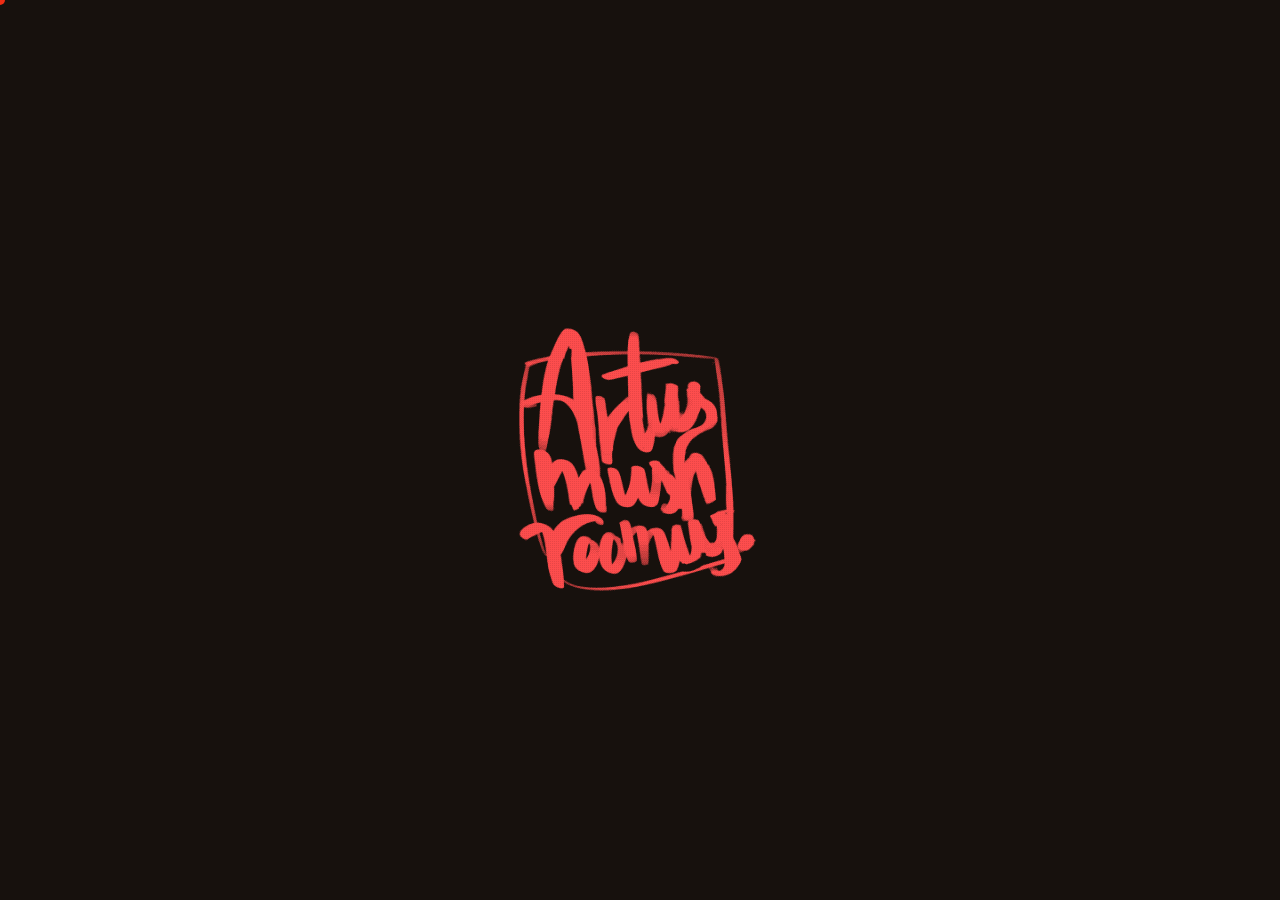
==== index.html @ 4c053cea "Landscape phones and tablets: the desktop strip layout - Phones turned sideways and tablets (both wa" ====
<!DOCTYPE html>
<html lang="en">

<head>
  <meta charset="UTF-8">
  <meta name="viewport" content="width=device-width, initial-scale=1.0">
  <title>Adithyan S. — Portfolio</title>
  <meta name="description" content="Portfolio of Adithyan S. — selected projects and contact details.">

  <link rel="preconnect" href="https://fonts.googleapis.com">
  <link rel="preconnect" href="https://fonts.gstatic.com" crossorigin>
  <link
    href="https://fonts.googleapis.com/css2?family=Newsreader:ital,wght@0,400;0,500;0,600;1,400&family=Work+Sans:wght@400;500;600&family=Inter:wght@900&display=swap"
    rel="stylesheet">

  <link rel="stylesheet" href="style.css">

  <!-- Intro: shown on a fresh visit (once per browser tab), so coming back from
       the Contact page doesn't replay it — and again whenever the logo is clicked
       (it links to index.html#intro). Decided here, before the page is drawn, so
       the site never flashes up first. Without JS there's no intro. -->
  <script>
    try {
      if (location.hash === '#intro') {
        history.replaceState(null, '', location.pathname + location.search); // tidy the address
        document.documentElement.classList.add('show-intro');
      } else if (!sessionStorage.getItem('introSeen')) {
        document.documentElement.classList.add('show-intro');
      }
    } catch (e) { /* storage blocked: skip the intro */ }
  </script>
</head>

<body>

  <!-- ============ INTRO ============ -->
  <!-- A full-screen cover over the site: the logo animation plays once, then
       (or on Esc) the cover slides up and away to reveal the page — which
       starts with the introduction — and it's removed. -->
  <div class="intro" id="intro" role="region" aria-label="Introduction" tabindex="-1">
    <section class="intro-card intro-card--logo" id="introLogoCard">
      <!-- The logo animation always plays here, on every device — even with
           Reduce Motion on: it's the intro's centrepiece, short and gentle -->
      <img class="intro-logo" id="introLogo" src="assets/images/web/logo-intro.webp" width="420" height="420"
        alt="Adithyan S. logo">
    </section>
  </div>

  <!-- Custom cursor dot (animation #6) — purely decorative, hidden on touch devices -->
  <div class="cursor-dot" id="cursorDot" aria-hidden="true"></div>

  <!-- Everything the visitor sees on the landing page lives in here, so it can
     be marked inert / aria-hidden while a project is open full-screen. -->
  <div id="siteContent">

    <!-- Sidebar navigation (replaces the old top header) -->
    <aside class="sidebar">
      <a class="wordmark" href="index.html#intro" aria-label="Adithyan S. — play the intro"><picture><source srcset="assets/images/web/logo-mobile.webp" media="(max-width: 860px)" width="219" height="240"><source srcset="assets/images/web/logo-still.webp" media="(prefers-reduced-motion: reduce)"><img src="assets/images/web/logo-animated.webp" alt="" width="240" height="240"></picture></a>
      <!-- Phones: the links fold into a full-screen menu behind this button (menu.js) -->
      <button class="menu-toggle" type="button" aria-expanded="false" aria-controls="siteNav">
        <span class="menu-toggle-label sr-only">Menu</span>
        <span class="menu-toggle-icon" aria-hidden="true"></span>
      </button>
      <nav class="site-nav" id="siteNav" aria-label="Primary">
        <!-- All on this page: the menu (phones) just takes you to each part -->
        <a href="#about">Introduction</a>
        <a href="#work">Work</a>
        <a href="#contact">Contact</a>
      </nav>
    </aside>

    <main class="main-content" id="top">

      <!-- One page: this introduction, then the work, then the contact details —
           a sideways strip on desktop, stacked top to bottom on phones. -->
      <section class="hscroll-intro" id="about" aria-label="About me">
        <div class="intro-about">
          <img class="intro-photo" src="assets/images/about-photo.jpg" width="1000" height="1000" loading="lazy"
            alt="Portrait of Adithyan S. smiling, seated at a table in a white T-shirt.">
          <div class="intro-text">
            <p class="intro-hello">Hi<span class="intro-hello-comma">,</span> I'm Adithyan.</p>
            <p>I'm a Design student, illustrator and an aspiring visual story teller who wants to work with illustration
              and design to tell stories with the worlds and characters I create.</p>
            <p>I am a Communication Design Student, so I am always finding and learning new ways to create work that
              engages the viewer, making them put a piece of themselves in my work whenever they interact with it.</p>
            <p>I am constantly looking to improving my approach and work in design, through experimentation, consuming
              new human made media that inspire me and doing work that challenge my current status as a designer.</p>
            <a class="intro-enter" href="#work">See my work <span aria-hidden="true">&rarr;</span></a>
          </div>
        </div>
      </section>

      <section class="gallery" id="work" aria-label="Selected work">
        <div class="gallery-slot">
          <button class="gallery-item" type="button" data-index="1" aria-label="Open Son of Sparda">
            <span class="gallery-item-media">
              <img src="assets/images/web/son-of-sparda-800.webp"
                srcset="assets/images/web/son-of-sparda-400.webp 400w, assets/images/web/son-of-sparda-800.webp 800w"
                sizes="(max-width: 860px) 50vw, 500px" width="800" height="436" loading="lazy" decoding="async" alt="Fan art of Dante from Devil May Cry.">
            </span>
            <span class="gallery-item-caption">Son of Sparda</span>
          </button>
        </div>
        <div class="gallery-slot">
          <button class="gallery-item" type="button" data-index="2" aria-label="Open Futility">
            <span class="gallery-item-media">
              <img src="assets/images/web/futility-800.webp"
                srcset="assets/images/web/futility-400.webp 400w, assets/images/web/futility-800.webp 800w"
                sizes="(max-width: 860px) 50vw, 500px" width="800" height="1132" loading="lazy" decoding="async"
                alt="Digital painting of a blue-haired young man in a golden crested helmet, with a pale bald figure glaring from the shadows behind him.">
            </span>
            <span class="gallery-item-caption">Futility</span>
          </button>
        </div>
        <div class="gallery-slot">
          <button class="gallery-item" type="button" data-index="3" aria-label="Open Hopeless Romantic">
            <span class="gallery-item-media">
              <img src="assets/images/web/hopeless-romantic-800.webp"
                srcset="assets/images/web/hopeless-romantic-400.webp 400w, assets/images/web/hopeless-romantic-800.webp 800w"
                sizes="(max-width: 860px) 50vw, 500px" width="800" height="600" loading="lazy" decoding="async"
                alt="Halftone pop-art portrait of Meena Kumari resting her chin on her hand, in navy and cream against a coral-pink background.">
            </span>
            <span class="gallery-item-caption">Hopeless Romantic</span>
          </button>
        </div>
        <div class="gallery-slot">
          <button class="gallery-item" type="button" data-index="6" aria-label="Open Shepard Boy">
            <span class="gallery-item-media">
              <img src="assets/images/web/shepard-boy-800.webp"
                srcset="assets/images/web/shepard-boy-400.webp 400w, assets/images/web/shepard-boy-800.webp 800w"
                sizes="(max-width: 860px) 50vw, 500px" width="800" height="600" loading="lazy" decoding="async"
                alt="Illustration of a shepherd boy with small ram horns, resting against a flock of purple sheep in a yellow-green meadow, with farmhouses under a pink sky.">
            </span>
            <span class="gallery-item-caption">Shepard Boy</span>
          </button>
        </div>
        <div class="gallery-slot">
          <button class="gallery-item" type="button" data-index="7" aria-label="Open Sticker Designs">
            <span class="gallery-item-media">
              <img src="assets/images/web/sticker-designs-800.webp"
                srcset="assets/images/web/sticker-designs-400.webp 400w, assets/images/web/sticker-designs-800.webp 800w"
                sizes="(max-width: 860px) 50vw, 500px" width="800" height="397" loading="lazy" decoding="async"
                alt="Collage of five square character stickers in bold two-tone colours: Luffy large on the left, with Garp, Dragon, Gojo and Guts beside him.">
            </span>
            <span class="gallery-item-caption">Sticker Designs</span>
          </button>
        </div>
      </section>

      <!-- Desktop: the end of the strip — the same contact details as the Contact page -->
      <section class="hscroll-contact" id="contact" aria-label="Contact details">
        <div class="contact">
          <div class="contact-featured">
            <a class="contact-social contact-social--primary" href="https://www.instagram.com/artus_mushroomus/"
              rel="noopener noreferrer" target="_blank">
              <img class="contact-icon contact-icon--avatar" src="assets/images/instagram-avatar.png" alt="" width="180"
                height="180" loading="lazy">
              <span class="contact-social-label">Instagram</span>
              <span class="contact-social-handle">@artus_mushroomus</span>
              <span class="contact-social-note">Most active &middot; quickest reply</span>
            </a>
            <div class="contact-icon-links">
              <a class="contact-icon-link" href="https://www.behance.net/adithyasathyan" rel="noopener noreferrer"
                target="_blank" aria-label="Behance: adithyasathyan" title="Behance">
                <img src="assets/images/behance.png" alt="" width="32" height="32" loading="lazy">
              </a>
              <a class="contact-icon-link" href="https://www.linkedin.com/in/adithyan-sathyanarayanan-072b5b22b"
                rel="noopener noreferrer" target="_blank" aria-label="LinkedIn: Adithyan Sathyanarayanan"
                title="LinkedIn">
                <img src="assets/images/linkedin.png" alt="" width="32" height="32" loading="lazy">
              </a>
            </div>
          </div>

          <h2 class="contact-group-title">Direct</h2>
          <dl class="contact-list">
            <div class="contact-row">
              <dt>Phone</dt>
              <dd>+91 94968 03379</dd>
            </div>
            <div class="contact-row">
              <dt>Whatsapp</dt>
              <dd>+971 52 639 1071</dd>
            </div>
            <div class="contact-row">
              <dt>Email</dt>
              <dd><a href="mailto:adithyansathyanarayanan@gmail.com">adithyansathyanarayanan@gmail.com</a></dd>
            </div>
          </dl>

          <p class="footer-note hscroll-copyright">&copy; <span class="year"></span> Adithyan Sathyanarayanan</p>
        </div>
      </section>

    </main>

    <!-- Footer now holds only the copyright line. On desktop it sits at the
         bottom of the sidebar; on small screens it drops to the page bottom. -->
    <footer class="site-footer">
      <p class="footer-note">&copy; <span id="year"></span> Adithyan Sathyanarayanan</p>
    </footer>

  </div>
  <!-- /#siteContent -->

  <!-- ============ FULL-SCREEN PROJECT VIEW ============ -->
  <!-- Hidden by default. Opening a project preview above fills the whole
     viewport with this, with a top bar listing all five titles (so you can
     jump between projects without closing) and a Close button that returns
     you to the landing page. -->
  <div class="project-view" id="projectView" role="dialog" aria-modal="true" aria-label="Project details" hidden>

    <div class="project-view-bar">
      <div class="project-view-tabs" role="tablist" aria-label="Projects">
        <button class="pv-tab" role="tab" id="pv-tab-1" aria-controls="panel-1" aria-selected="true" tabindex="0"
          data-index="1">
          Son of Sparda
        </button>
        <button class="pv-tab" role="tab" id="pv-tab-2" aria-controls="panel-2" aria-selected="false" tabindex="-1"
          data-index="2">
          Futility
        </button>
        <button class="pv-tab" role="tab" id="pv-tab-3" aria-controls="panel-3" aria-selected="false" tabindex="-1"
          data-index="3">
          Hopeless Romantic
        </button>
        <button class="pv-tab" role="tab" id="pv-tab-6" aria-controls="panel-6" aria-selected="false" tabindex="-1"
          data-index="6">
          Shepard Boy
        </button>
        <button class="pv-tab" role="tab" id="pv-tab-7" aria-controls="panel-7" aria-selected="false" tabindex="-1"
          data-index="7">
          Sticker Designs
        </button>
      </div>

      <!-- Desktop: the current project's title with a ▾ — click it for a list of
           every project. (The tabs above are kept, hidden, as the projects'
           labels; phones use the dots at the bottom instead.) The list is built
           from the tabs in the script. -->
      <div class="project-picker">
        <button class="project-picker-toggle" id="projectPickerToggle" type="button" aria-haspopup="true"
          aria-expanded="false" aria-controls="projectPickerList">
          <span id="projectPickerCurrent"></span>
          <span class="project-picker-caret" aria-hidden="true">&#9662;</span>
        </button>
        <ul class="project-picker-list" id="projectPickerList" aria-label="All projects"></ul>
      </div>

      <button class="project-view-close" id="closeProjectView" type="button" aria-label="Close project">
        <span class="close-x" aria-hidden="true">&times;</span>
      </button>
    </div>

    <div class="project-view-content">

      <article class="panel panel--stacked" id="panel-1" role="tabpanel" aria-labelledby="pv-tab-1" data-index="1"
        tabindex="0" style="--ratio: 1.833;">
        <h3 class="panel-title">Son of Sparda</h3>
        <div class="panel-gallery">
          <button class="panel-media" type="button" data-index="1"
            aria-label="View a larger image for Son of Sparda">
            <img class="panel-image" loading="lazy" decoding="async" src="assets/images/web/son-of-sparda.webp" width="2000" height="1092"
              alt="Fan art of Dante from Devil May Cry in his red coat, pointing a silver pistol toward the viewer with a large sword behind him, framed by a black border with blue ornamental flourishes.">
          </button>
        </div>
        <div class="panel-body">
          <div class="panel-meta">
            <span>Role — [Your role]</span>
            <span>Year — [20XX]</span>
            <span>Tools — [Tool, Tool, Tool]</span>
          </div>
          <p>[Overview — describe the project in two or three sentences: what it is, who it's for, and why it exists.]
          </p>
          <h4>The problem</h4>
          <p>[Placeholder — what challenge or need prompted this project?]</p>
          <h4>The approach</h4>
          <p>[Placeholder — what did you do, and why did you make the choices you made?]</p>
          <h4>The outcome</h4>
          <p>[Placeholder — what happened as a result? Metrics, feedback, or what you learned.]</p>
        </div>
      </article>

      <article class="panel panel--stacked" id="panel-2" role="tabpanel" aria-labelledby="pv-tab-2" data-index="2"
        tabindex="0" style="--ratio: 1.707; --gaps: 1.25rem;" hidden>
        <h3 class="panel-title">Futility</h3>
        <div class="panel-gallery panel-gallery--row">
          <button class="panel-media" type="button" data-index="2"
            aria-label="View a larger image for Futility (image 1 of 2)" style="--w: 1654; --h: 2339;">
            <img class="panel-image" loading="lazy" decoding="async" src="assets/images/web/futility.webp" width="1414" height="2000"
              alt="Digital painting of a young man with blue hair in a golden crested helmet and gold collar, looking to the left, while a pale bald figure glares from the shadows behind him.">
          </button>
          <button class="panel-media" type="button" data-index="2"
            aria-label="View a larger image for Futility (image 2 of 2)" style="--w: 3104; --h: 3104;">
            <img class="panel-image" loading="lazy" decoding="async" src="assets/images/web/futility-journal.webp" width="2000" height="2000"
              alt="Text on a dark, textured background. A crusader writes: It has been 3 days since my men started to die out of causes I can't understand. 3 days since my brother, the captain of our fleet, perished. I don't know what I will do without him. I am starting to lose hope on this wretched crusade. There are creatures and plant life here I haven't seen anywhere before, phenomena I can't explain. This land consumes whoever dares to enter it, and I have a feeling I am getting consumed into its madness as well. But the crusade must go on. We must push through to see another day. That is what my brother has taught me!">
          </button>
        </div>
        <div class="panel-body">
          <div class="panel-meta">
            <span>Year — 2025</span>
            <span>Tools — Procreate</span>
          </div>
          <h4>Overview</h4>
          <p>This idea sparked from Lovecraftian horror, or basically fear of the unknown. The idea of visiting a new
            continent or an unknown place has always been recorded in travelogues and journals and have had this veil
            of uncertainty and fear. I wanted to expand on that concept.</p>
          <h4>The approach</h4>
          <p>Diary entries are from what I've noticed a very effective way of introducing a world without being
            obvious. It is a way people would understand the real world so it felt apt to use that method to introduce
            a fictional one.</p>
          <p>With the painting, i wanted to showcase a looming threat or a figurative showcase of death. I found it in
            the Swedish movie called "The Seventh Seal", in which death is a robed figure only with its face exposed,
            showing a pale almost ghostly face, with dark sunken eyes.</p>
        </div>
      </article>

      <article class="panel panel--stacked" id="panel-3" role="tabpanel" aria-labelledby="pv-tab-3" data-index="3" tabindex="0" style="--ratio: 1.333;" hidden>
        <h3 class="panel-title">Hopeless Romantic</h3>
        <div class="panel-gallery">
          <button class="panel-media" type="button" data-index="3"
            aria-label="View a larger image for Hopeless Romantic">
            <img class="panel-image" loading="lazy" decoding="async" src="assets/images/web/hopeless-romantic.webp" width="1600" height="1200"
              alt="Halftone pop-art portrait of Meena Kumari resting her chin on her hand, in navy and cream against a coral-pink background.">
          </button>
        </div>
        <div class="panel-body">
          <div class="panel-meta">
            <span>Role — [Your role]</span>
            <span>Year — [20XX]</span>
            <span>Tools — [Tool, Tool, Tool]</span>
          </div>
          <p>[Overview — describe the project in two or three sentences: what it is, who it's for, and why it exists.]
          </p>
          <h4>The problem</h4>
          <p>[Placeholder — what challenge or need prompted this project?]</p>
          <h4>The approach</h4>
          <p>[Placeholder — what did you do, and why did you make the choices you made?]</p>
          <h4>The outcome</h4>
          <p>[Placeholder — what happened as a result? Metrics, feedback, or what you learned.]</p>
        </div>
      </article>

      <!-- Shepard Boy: final piece, then the process from sketch to inks, then the write-up.
           Web copies live in assets/images/shepard-boy/ (originals in "Shepard Boy/"). -->
      <article class="panel panel--stacked" id="panel-6" role="tabpanel" aria-labelledby="pv-tab-6" data-index="6"
        tabindex="0" style="--ratio: 1.333;" hidden>
        <h3 class="panel-title">Shepard Boy</h3>
        <div class="panel-gallery">
          <button class="panel-media" type="button" data-index="6"
            aria-label="View a larger image for Shepard Boy (final illustration)">
            <img class="panel-image" loading="lazy" decoding="async" src="assets/images/web/shepard-boy.webp" width="1600"
              height="1200"
              alt="Illustration of a shepherd boy with small ram horns, resting against a flock of purple sheep in a yellow-green meadow, with farmhouses under a pink sky.">
          </button>
        </div>
        <h4 class="panel-subhead">Process</h4>
        <div class="panel-gallery panel-gallery--grid">
          <button class="panel-media" type="button" data-index="6"
            aria-label="View a larger image for Shepard Boy (process 1 of 5: rough sketch)">
            <img class="panel-image" loading="lazy" decoding="async" src="assets/images/shepard-boy/process-1.jpg" width="1200" height="900"
              alt="Rough pencil sketch of the composition: the shepherd boy among loosely scribbled sheep, with buildings behind.">
          </button>
          <button class="panel-media" type="button" data-index="6"
            aria-label="View a larger image for Shepard Boy (process 2 of 5: pencils)">
            <img class="panel-image" loading="lazy" decoding="async" src="assets/images/shepard-boy/process-2.jpg" width="1200" height="900"
              alt="Cleaner pencil drawing on paper, with the boy, his staff and the sheep taking shape.">
          </button>
          <button class="panel-media" type="button" data-index="6"
            aria-label="View a larger image for Shepard Boy (process 3 of 5: pencils)">
            <img class="panel-image" loading="lazy" decoding="async" src="assets/images/shepard-boy/process-3.jpg" width="1200" height="856"
              alt="Refined pencil drawing with more detail in the sheep, the boy's clothing and the farmhouses.">
          </button>
          <button class="panel-media" type="button" data-index="6"
            aria-label="View a larger image for Shepard Boy (process 4 of 5: tight pencils)">
            <img class="panel-image" loading="lazy" decoding="async" src="assets/images/shepard-boy/process-4.jpg" width="1200" height="900"
              alt="Tight pencil drawing with the full scene, including grass and the stone chimney, ready for inking.">
          </button>
          <button class="panel-media" type="button" data-index="6"
            aria-label="View a larger image for Shepard Boy (process 5 of 5: finished inks)">
            <img class="panel-image" loading="lazy" decoding="async" src="assets/images/shepard-boy/process-5.jpg" width="1200" height="900"
              alt="Finished inked line art, with shading in the wool and grass, before colouring.">
          </button>
        </div>
        <div class="panel-body">
          <div class="panel-meta">
            <span>Role — [Your role]</span>
            <span>Year — [20XX]</span>
            <span>Tools — [Tool, Tool, Tool]</span>
          </div>
          <p>[Overview — describe the project in two or three sentences: what it is, who it's for, and why it exists.]
          </p>
          <h4>The problem</h4>
          <p>[Placeholder — what challenge or need prompted this project?]</p>
          <h4>The approach</h4>
          <p>[Placeholder — what did you do, and why did you make the choices you made?]</p>
          <h4>The outcome</h4>
          <p>[Placeholder — what happened as a result? Metrics, feedback, or what you learned.]</p>
        </div>
      </article>

      <!-- Sticker Designs: five square stickers (three then two, centred), then the write-up.
           Each loads a 600px copy in the page; the lightbox opens the 1200px one (src). -->
      <article class="panel panel--stacked" id="panel-7" role="tabpanel" aria-labelledby="pv-tab-7" data-index="7"
        tabindex="0" hidden>
        <h3 class="panel-title">Sticker Designs</h3>
        <div class="panel-gallery panel-gallery--stickers">
          <button class="panel-media" type="button" data-index="7"
            aria-label="View a larger image for Sticker Designs (1 of 5: Luffy)">
            <img class="panel-image" loading="lazy" decoding="async" src="assets/images/web/sticker-luffy.webp"
              srcset="assets/images/web/sticker-luffy-600.webp 600w, assets/images/web/sticker-luffy.webp 1200w"
              sizes="(max-width: 600px) 50vw, 320px" width="1200" height="1200"
              alt="Sticker of Luffy in his straw hat, grinning and stretching his cheek, on sky blue with the kanji 皇 (emperor).">
          </button>
          <button class="panel-media" type="button" data-index="7"
            aria-label="View a larger image for Sticker Designs (2 of 5: Garp)">
            <img class="panel-image" loading="lazy" decoding="async" src="assets/images/web/sticker-garp.webp"
              srcset="assets/images/web/sticker-garp-600.webp 600w, assets/images/web/sticker-garp.webp 1200w"
              sizes="(max-width: 600px) 50vw, 320px" width="1200" height="1200"
              alt="Sticker of Garp gritting his teeth and pointing to his temple, on orange with the kanji 正義 (justice).">
          </button>
          <button class="panel-media" type="button" data-index="7"
            aria-label="View a larger image for Sticker Designs (3 of 5: Dragon)">
            <img class="panel-image" loading="lazy" decoding="async" src="assets/images/web/sticker-dragon.webp"
              srcset="assets/images/web/sticker-dragon-600.webp 600w, assets/images/web/sticker-dragon.webp 1200w"
              sizes="(max-width: 600px) 50vw, 320px" width="1200" height="1200"
              alt="Sticker of Dragon with his tattooed face and wild hair, on dark green with the kanji 叛 (rebel).">
          </button>
          <button class="panel-media" type="button" data-index="7"
            aria-label="View a larger image for Sticker Designs (4 of 5: Gojo)">
            <img class="panel-image" loading="lazy" decoding="async" src="assets/images/web/sticker-gojo.webp"
              srcset="assets/images/web/sticker-gojo-600.webp 600w, assets/images/web/sticker-gojo.webp 1200w"
              sizes="(max-width: 600px) 50vw, 320px" width="1200" height="1200"
              alt="Sticker of Gojo in his blindfold, raising one finger, on yellow with the kanji 無限 (infinity).">
          </button>
          <button class="panel-media" type="button" data-index="7"
            aria-label="View a larger image for Sticker Designs (5 of 5: Guts)">
            <img class="panel-image" loading="lazy" decoding="async" src="assets/images/web/sticker-guts.webp"
              srcset="assets/images/web/sticker-guts-600.webp 600w, assets/images/web/sticker-guts.webp 1200w"
              sizes="(max-width: 600px) 50vw, 320px" width="1200" height="1200"
              alt="Sticker of Guts glaring, his sword over his shoulder, on navy with the kanji 死 (death).">
          </button>
        </div>
        <div class="panel-body">
          <div class="panel-meta">
            <span>Role — [Your role]</span>
            <span>Year — [20XX]</span>
            <span>Tools — [Tool, Tool, Tool]</span>
          </div>
          <p>[Overview — describe the project in two or three sentences: what it is, who it's for, and why it exists.]
          </p>
          <h4>The problem</h4>
          <p>[Placeholder — what challenge or need prompted this project?]</p>
          <h4>The approach</h4>
          <p>[Placeholder — what did you do, and why did you make the choices you made?]</p>
          <h4>The outcome</h4>
          <p>[Placeholder — what happened as a result? Metrics, feedback, or what you learned.]</p>
        </div>
      </article>

    </div>

    <!-- Previous / next project (desktop): full-height click zones down the left and
         right edges. Invisible until hovered, when a gradient slides in from the
         edge with the neighbouring project's title. (The top bar's titles work
         too.) Phones change project with a sideways swipe instead. -->
    <button class="project-side project-side--prev" id="projectSidePrev" type="button">
      <span class="project-side-label" aria-hidden="true">
        <span class="project-side-dir">Previous</span>
        <span class="project-side-name" id="projectSidePrevName"></span>
      </span>
    </button>
    <button class="project-side project-side--next" id="projectSideNext" type="button">
      <span class="project-side-label" aria-hidden="true">
        <span class="project-side-dir">Next</span>
        <span class="project-side-name" id="projectSideNextName"></span>
      </span>
    </button>

    <!-- Phones (instead of the top bar of titles): a dot per project along the
         bottom, the current one highlighted with its name underneath. Tap a dot
         to jump to that project; tap the name for a list of all of them. The
         dots and the list are built from the tabs in the script. -->
    <nav class="project-dots" aria-label="Projects">
      <ul class="project-dots-list project-picker-list" id="projectDotsList" aria-label="All projects"></ul>
      <div class="project-dots-row" id="projectDotsRow"></div>
      <button class="project-dots-name" type="button" aria-haspopup="true" aria-expanded="false"
        aria-controls="projectDotsList"><span id="projectDotsName"></span> <span class="project-picker-caret"
          aria-hidden="true">&#9652;</span></button>
    </nav>
  </div>

  <!-- ============ IMAGE LIGHTBOX ============ -->
  <!-- Opens on top of the project view when a project's photo is clicked,
       showing that image larger. Independent of the project-view overlay
       so it can be closed without leaving the project you're looking at. -->
  <div class="lightbox" id="lightbox" role="dialog" aria-modal="true" aria-label="Enlarged project image" hidden>
    <button class="lightbox-close" id="lightboxClose" type="button" aria-label="Close enlarged image">
      <span aria-hidden="true">&times;</span>
    </button>
    <!-- Previous / next image (desktop): wide click zones down the left and right
         edges, invisible until hovered, when a gradient slides in with the label.
         Phones swipe instead. -->
    <button class="lightbox-nav lightbox-prev" id="lightboxPrev" type="button" aria-label="Previous image" hidden>
      <span class="lightbox-nav-label" aria-hidden="true">Previous</span>
    </button>
    <img class="lightbox-image" id="lightboxImage" src="" alt="">
    <!-- For animation clips (e.g. Doraemon): shown instead of the image, looping -->
    <video class="lightbox-image" id="lightboxVideo" muted loop playsinline hidden></video>
    <button class="lightbox-nav lightbox-next" id="lightboxNext" type="button" aria-label="Next image" hidden>
      <span class="lightbox-nav-label" aria-hidden="true">Next</span>
    </button>
    <div class="lightbox-count" id="lightboxCount" aria-live="polite" hidden></div>
  </div>

  <script>
    const prefersReducedMotion = window.matchMedia('(prefers-reduced-motion: reduce)').matches;

    /* =========================================================
       Full-screen project view: open / close / switch
       ========================================================= */
    const pvTabs = Array.from(document.querySelectorAll('.pv-tab'));    // top-bar tabs inside the project view
    const panels = Array.from(document.querySelectorAll('.panel'));
    const projectView = document.getElementById('projectView');
    const closeBtn = document.getElementById('closeProjectView');
    const siteContent = document.getElementById('siteContent');
    const projectContent = document.querySelector('.project-view-content');
    const tabLabel = (t) => t.textContent.replace(/\s+/g, ' ').trim();

    // Phone project dots: one per tab, in the same order
    const projectDotsName = document.getElementById('projectDotsName');
    const projectDots = pvTabs.map(t => {
      const dot = document.createElement('button');
      dot.type = 'button';
      dot.className = 'project-dot';
      dot.dataset.index = t.dataset.index;
      dot.setAttribute('aria-label', tabLabel(t));
      dot.addEventListener('click', () => showPanelByIndex(t.dataset.index));
      document.getElementById('projectDotsRow').appendChild(dot);
      return dot;
    });

    // Phone dots' name: tapping it opens a list of all the projects, above the dots
    const projectDotsToggle = document.querySelector('.project-dots-name');
    const projectDotsList = document.getElementById('projectDotsList');
    const projectDotsItems = pvTabs.map(t => {
      const li = document.createElement('li');
      const item = document.createElement('button');
      item.type = 'button';
      item.className = 'project-picker-item';
      item.dataset.index = t.dataset.index;
      item.textContent = tabLabel(t);
      item.addEventListener('click', () => {
        setDotsListOpen(false);
        showPanelByIndex(t.dataset.index);
      });
      li.appendChild(item);
      projectDotsList.appendChild(li);
      return item;
    });
    const dotsListIsOpen = () => projectDotsToggle.getAttribute('aria-expanded') === 'true';
    function setDotsListOpen(open) {
      projectDotsToggle.setAttribute('aria-expanded', String(open));
      projectDotsList.classList.toggle('is-open', open);
    }
    projectDotsToggle.addEventListener('click', () => setDotsListOpen(!dotsListIsOpen()));
    // tapping anywhere else closes it
    document.addEventListener('click', (e) => {
      if (dotsListIsOpen() && !e.target.closest('.project-dots-name, .project-dots-list')) setDotsListOpen(false);
    });

    // Desktop title dropdown: one entry per tab, in the same order
    const projectPickerToggle = document.getElementById('projectPickerToggle');
    const projectPickerCurrent = document.getElementById('projectPickerCurrent');
    const projectPickerList = document.getElementById('projectPickerList');
    const projectPickerItems = pvTabs.map(t => {
      const li = document.createElement('li');
      const item = document.createElement('button');
      item.type = 'button';
      item.className = 'project-picker-item';
      item.dataset.index = t.dataset.index;
      item.textContent = tabLabel(t);
      item.addEventListener('click', () => {
        setPickerOpen(false);
        showPanelByIndex(t.dataset.index);
        projectPickerToggle.focus();
      });
      li.appendChild(item);
      projectPickerList.appendChild(li);
      return item;
    });

    function pickerIsOpen() {
      return projectPickerToggle.getAttribute('aria-expanded') === 'true';
    }
    function setPickerOpen(open) {
      projectPickerToggle.setAttribute('aria-expanded', String(open));
      projectPickerList.classList.toggle('is-open', open);
      // opening puts the keyboard on the project you're on
      if (open) (projectPickerItems.find(b => b.hasAttribute('aria-current')) || projectPickerItems[0]).focus();
    }

    projectPickerToggle.addEventListener('click', () => setPickerOpen(!pickerIsOpen()));
    // clicking anywhere else closes it
    document.addEventListener('click', (e) => {
      if (pickerIsOpen() && !e.target.closest('.project-picker')) setPickerOpen(false);
    });
    // up / down arrows move through the list; Tab leaves it (and closes it)
    projectPickerList.addEventListener('keydown', (e) => {
      const i = projectPickerItems.indexOf(document.activeElement);
      let next = null;
      if (e.key === 'ArrowDown') next = projectPickerItems[(i + 1) % projectPickerItems.length];
      if (e.key === 'ArrowUp') next = projectPickerItems[(i - 1 + projectPickerItems.length) % projectPickerItems.length];
      if (e.key === 'Home') next = projectPickerItems[0];
      if (e.key === 'End') next = projectPickerItems[projectPickerItems.length - 1];
      if (next) { e.preventDefault(); next.focus(); }
      if (e.key === 'Tab') setPickerOpen(false);
    });

    // Press on the dots and slide along them to scrub through the projects
    // (like page dots on a phone): whichever dot the finger is over is shown,
    // and the name underneath follows along
    (function setupDotScrub() {
      const strip = document.querySelector('.project-dots');
      const row = document.getElementById('projectDotsRow');
      let scrubbing = false;

      function showDotUnder(x) {
        const r = row.getBoundingClientRect();
        const n = projectDots.length;
        const i = Math.min(n - 1, Math.max(0, Math.floor((x - r.left) / (r.width / n))));
        const dot = projectDots[i];
        if (dot.classList.contains('is-current')) return;
        showPanelByIndex(dot.dataset.index);
        if (navigator.vibrate) navigator.vibrate(6); // a small tick per project, where phones support it
      }

      strip.addEventListener('pointerdown', (e) => {
        if (e.target.closest('.project-dots-name, .project-dots-list')) return; // the name and its list are buttons, not dots
        scrubbing = true;
        strip.classList.add('is-scrubbing');
        showDotUnder(e.clientX);
        // keep receiving the finger's moves even when it slides off the strip
        try { strip.setPointerCapture(e.pointerId); } catch (err) { /* pointer already gone */ }
      });
      strip.addEventListener('pointermove', (e) => { if (scrubbing) showDotUnder(e.clientX); });
      const stop = () => { scrubbing = false; strip.classList.remove('is-scrubbing'); };
      strip.addEventListener('pointerup', stop);
      strip.addEventListener('pointercancel', stop);
    })();
    const projectSidePrev = document.getElementById('projectSidePrev');
    const projectSideNext = document.getElementById('projectSideNext');
    let lastTrigger = null; // remembers what to return focus to on close

    // Stop any project video so it doesn't keep playing out of sight
    function pauseVideos() {
      projectView.querySelectorAll('video').forEach(v => v.pause());
    }

    // direction: +1 / -1 when stepping to the next / previous project, so the new
    // one slides in from that side; left out, it just appears with the usual settle
    function showPanelByIndex(index, direction) {
      pauseVideos();
      // Reset each panel's opening animation.
      // The slide class goes on before the panel is shown, so the slide is its only
      // animation, and it stays until the panel is hidden again — taking it off
      // straight after would restart the settle animation (a second, unwanted bounce).
      panels.forEach(p => {
        p.style.removeProperty('animation');
        p.classList.remove('swipe-in-left', 'swipe-in-right');
      });
      const target = panels.find(p => p.dataset.index === String(index));
      if (direction && target) target.classList.add(direction > 0 ? 'swipe-in-right' : 'swipe-in-left');
      panels.forEach(p => { p.hidden = p !== target; });
      pvTabs.forEach(t => {
        const selected = t.dataset.index === String(index);
        t.setAttribute('aria-selected', String(selected));
        t.tabIndex = selected ? 0 : -1;
      });

      // A newly opened project always starts at its top
      projectContent.scrollTop = 0;

      // On phones the tab bar scrolls sideways — bring the current project's tab into view
      const tab = pvTabs.find(t => t.dataset.index === String(index));
      if (tab) tab.parentElement.scrollTo({
        left: tab.offsetLeft - (tab.parentElement.clientWidth - tab.offsetWidth) / 2,
        behavior: prefersReducedMotion ? 'auto' : 'smooth'
      });

      // The side buttons name the projects on either side of this one (for screen readers)
      const pos = pvTabs.findIndex(t => t.dataset.index === String(index));
      const label = (t) => t.textContent.replace(/\s+/g, ' ').trim();
      const prevName = label(pvTabs[(pos - 1 + pvTabs.length) % pvTabs.length]);
      const nextName = label(pvTabs[(pos + 1) % pvTabs.length]);

      // Start loading the neighbouring projects' pictures now (they're hidden,
      // so they'd otherwise wait), so a swipe doesn't show them popping in
      [-1, 1].forEach(o => {
        const near = panels.find(p => p.dataset.index === pvTabs[(pos + o + pvTabs.length) % pvTabs.length].dataset.index);
        if (near) near.querySelectorAll('img[loading="lazy"]').forEach(img => { img.loading = 'eager'; });
      });

      // phone dots: highlight this project's dot and show its name
      projectDots.forEach(d => {
        const on = d.dataset.index === String(index);
        d.classList.toggle('is-current', on);
        if (on) d.setAttribute('aria-current', 'true'); else d.removeAttribute('aria-current');
      });
      projectDotsName.textContent = label(pvTabs[pos]);

      // desktop title dropdown: this project's name, and its place marked in the list
      projectPickerCurrent.textContent = label(pvTabs[pos]);
      // (and in the phone dots' list)
      [...projectPickerItems, ...projectDotsItems].forEach(b => {
        if (b.dataset.index === String(index)) b.setAttribute('aria-current', 'true');
        else b.removeAttribute('aria-current');
      });

      document.getElementById('projectSidePrevName').textContent = prevName;
      document.getElementById('projectSideNextName').textContent = nextName;
      projectSidePrev.setAttribute('aria-label', 'Previous project: ' + prevName);
      projectSideNext.setAttribute('aria-label', 'Next project: ' + nextName);
    }

    // Move to the previous (-1) or next (+1) project, wrapping around at the ends
    function goToProject(offset, focusTab) {
      const current = pvTabs.findIndex(t => t.getAttribute('aria-selected') === 'true');
      const target = (current + offset + pvTabs.length) % pvTabs.length;
      showPanelByIndex(pvTabs[target].dataset.index, offset);
      if (focusTab) pvTabs[target].focus({ preventScroll: true });
    }

    function getFocusable(container) {
      return Array.from(
        container.querySelectorAll('button, [href], input, select, textarea, video[controls], [tabindex]:not([tabindex="-1"])')
      ).filter(el => !el.disabled && el.offsetParent !== null);
    }

    function trapFocus(e) {
      if (e.key !== 'Tab') return;
      const focusable = getFocusable(projectView);
      if (!focusable.length) return;
      const first = focusable[0];
      const last = focusable[focusable.length - 1];
      if (e.shiftKey && document.activeElement === first) {
        e.preventDefault();
        last.focus();
      } else if (!e.shiftKey && document.activeElement === last) {
        e.preventDefault();
        first.focus();
      }
    }

    function handleOverlayKeydown(e) {
      if (!lightbox.hidden) return; // the enlarged-image view handles its own keys
      if (e.key === 'Escape') {
        if (pickerIsOpen()) { setPickerOpen(false); projectPickerToggle.focus(); return; } // Esc closes the list first
        if (dotsListIsOpen()) { setDotsListOpen(false); return; }
        closeProjectView();
        return;
      }
      if (pickerIsOpen()) return; // the list handles its own arrow keys

      // Left / right arrow keys switch project from anywhere in the project view.
      // (If a tab already handled the key it called preventDefault, so skip it here.
      //  On a focused video player the arrows seek instead, so leave them alone.)
      if ((e.key === 'ArrowLeft' || e.key === 'ArrowRight') && !e.defaultPrevented
        && e.target.tagName !== 'VIDEO'
        && !e.altKey && !e.ctrlKey && !e.metaKey) {
        e.preventDefault();
        goToProject(e.key === 'ArrowRight' ? 1 : -1, true);
        return;
      }

      trapFocus(e);
    }

    function openProjectView(index, trigger) {
      showPanelByIndex(index);
      lastTrigger = trigger || document.activeElement;

      projectView.hidden = false;
      siteContent.setAttribute('aria-hidden', 'true');
      siteContent.setAttribute('inert', '');
      document.body.classList.add('view-locked');

      // Add the open class on the next frame so the opening transition runs
      // (can't transition from display:none, which [hidden] uses).
      requestAnimationFrame(() => projectView.classList.add('is-open'));

      document.addEventListener('keydown', handleOverlayKeydown);
      setTimeout(() => closeBtn.focus(), prefersReducedMotion ? 0 : 60);
    }

    function closeProjectView() {
      pauseVideos();
      setPickerOpen(false);
      setDotsListOpen(false);
      projectView.classList.remove('is-open');
      document.body.classList.remove('view-locked');
      siteContent.removeAttribute('aria-hidden');
      siteContent.removeAttribute('inert');
      document.removeEventListener('keydown', handleOverlayKeydown);

      const finish = () => { projectView.hidden = true; };
      if (prefersReducedMotion) {
        finish();
      } else {
        projectView.addEventListener('transitionend', finish, { once: true });
      }
      if (lastTrigger) lastTrigger.focus();
    }

    document.querySelectorAll('.gallery-item').forEach(item => {
      item.addEventListener('click', () => {
        openProjectView(item.dataset.index, item);
      });
    });

    // Top-bar tabs inside the overlay switch projects without closing.
    pvTabs.forEach(t => {
      t.addEventListener('click', () => showPanelByIndex(t.dataset.index));
      t.addEventListener('keydown', (e) => {
        const i = pvTabs.indexOf(t);
        let next = null, direction = 0;
        if (e.key === 'ArrowRight') { next = pvTabs[(i + 1) % pvTabs.length]; direction = 1; }
        if (e.key === 'ArrowLeft') { next = pvTabs[(i - 1 + pvTabs.length) % pvTabs.length]; direction = -1; }
        if (e.key === 'Home') next = pvTabs[0];
        if (e.key === 'End') next = pvTabs[pvTabs.length - 1];
        if (next) {
          e.preventDefault();
          showPanelByIndex(next.dataset.index, direction);
          next.focus();
        }
      });
    });

    closeBtn.addEventListener('click', closeProjectView);

    /* =========================================================
       Swipe gestures (touch screens)
       ========================================================= */
    // Calls onSwipe(+1) for a swipe left (next) or onSwipe(-1) for a swipe right (previous).
    // Only quick, clearly sideways, one-finger swipes count, so scrolling up and down,
    // pinch-zoom and panning a zoomed-in page are unaffected.
    function addSwipe(el, onSwipe) {
      let start = null;
      el.addEventListener('touchstart', (e) => {
        const zoomedIn = window.visualViewport && window.visualViewport.scale > 1.05;
        // not on a video player either, where dragging scrubs the video
        start = (e.touches.length === 1 && !zoomedIn && !e.target.closest('video[controls]'))
          ? { x: e.touches[0].clientX, y: e.touches[0].clientY, t: e.timeStamp }
          : null;
      }, { passive: true });
      el.addEventListener('touchend', (e) => {
        if (!start) return;
        const dx = e.changedTouches[0].clientX - start.x;
        const dy = e.changedTouches[0].clientY - start.y;
        // timed by when the touches actually happened (not when they were
        // handled), so a busy phone can't make a quick swipe look slow
        const quick = e.timeStamp - start.t < 800;
        start = null;
        if (quick && Math.abs(dx) > 60 && Math.abs(dx) > Math.abs(dy) * 1.5) onSwipe(dx < 0 ? 1 : -1);
      }, { passive: true });
    }

    // Touch: a quick sideways swipe moves to the next / previous project, which
    // slides in with the same animation as the desktop arrows. (The project
    // doesn't follow the finger: on iPhone, Safari couldn't draw that cleanly.)
    addSwipe(projectContent, (offset) => goToProject(offset, false));

    // The side arrows step to the previous / next project (the same slide as the arrow keys)
    projectSidePrev.addEventListener('click', () => goToProject(-1, false));
    projectSideNext.addEventListener('click', () => goToProject(1, false));

    document.querySelectorAll('#year, .year').forEach(el => { el.textContent = new Date().getFullYear(); });

    /* =========================================================
       Desktop: the page is one sideways carousel (intro → each project →
       contact). One scroll — mouse wheel or trackpad, either direction — or
       one arrow / Page key moves exactly one stop. The stop in the middle is
       "current": full size, while its neighbours are smaller and dimmer (CSS).
       ========================================================= */
    // the desktop strip: desktops, tablets and phones turned sideways (the same query as style.css)
    const desktopStrip = window.matchMedia('(min-width: 601px), (orientation: landscape) and (max-height: 500px)');
    // a touch screen swipes the strip with the browser's own scrolling and snapping
    const touchStrip = window.matchMedia('(pointer: coarse)');
    const strip = document.querySelector('.main-content');
    const stops = [document.querySelector('.hscroll-intro'), ...document.querySelectorAll('.gallery-item'), document.querySelector('.hscroll-contact')];
    let current = 0;

    // Each card's picture shape, so CSS can size cards to fit the screen without cropping
    document.querySelectorAll('.gallery-item-media').forEach(m => {
      const el = m.querySelector('img, video');
      if (el) m.style.setProperty('--ar', el.getAttribute('width') / el.getAttribute('height'));
    });

    function markCurrent(i) {
      current = Math.max(0, Math.min(stops.length - 1, i));
      stops.forEach((s, n) => {
        s.classList.toggle('is-current', n === current);
        s.classList.toggle('is-before', n < current); // (turns them inward, CSS)
        s.classList.toggle('is-after', n > current);
        if (n !== current) untilt(s);
      });
      // load and decode the next pictures before they slide in, so they don't stall the motion
      [current - 1, current + 1, current + 2].forEach(n => {
        if (!stops[n]) return;
        stops[n].querySelectorAll('img[loading="lazy"]').forEach(img => {
          img.loading = 'eager';
          if (img.decode) img.decode().catch(() => { });
        });
      });
    }

    // Depth: the centred card leans toward the mouse, with a soft light where it points
    function untilt(card) {
      card.classList.remove('is-tilting');
      card.style.removeProperty('--tilt-x');
      card.style.removeProperty('--tilt-y');
    }
    if (!prefersReducedMotion) {
      strip.addEventListener('pointermove', (e) => {
        const card = e.target.closest('.gallery-item.is-current, .contact-social--primary');
        if (!card || e.pointerType !== 'mouse' || !desktopStrip.matches) return;
        const r = card.getBoundingClientRect();
        const x = (e.clientX - r.left) / r.width, y = (e.clientY - r.top) / r.height;
        card.classList.add('is-tilting');
        card.style.setProperty('--tilt-y', (x - 0.5) * 12.6 + 'deg');
        card.style.setProperty('--tilt-x', (0.5 - y) * 10.5 + 'deg');
        card.style.setProperty('--glare-x', x * 100 + '%');
        card.style.setProperty('--glare-y', y * 100 + '%');
      });
      strip.addEventListener('pointerout', (e) => {
        const card = e.target.closest('.gallery-item, .contact-social--primary');
        if (card && !card.contains(e.relatedTarget)) untilt(card);
      });
    }
    // The strip position that puts a stop in the middle (from the layout, so the
    // cards' turn and scale don't throw it off)
    const centreOf = (s) => s.offsetLeft + s.offsetWidth / 2 - strip.clientWidth / 2;
    // The stop nearest the middle when the strip is at x
    function nearestStop(x = strip.scrollLeft) {
      let best = 0, bestDist = Infinity;
      stops.forEach((s, n) => {
        const d = Math.abs(centreOf(s) - x);
        if (d < bestDist) { best = n; bestDist = d; }
      });
      return best;
    }

    // The strip glides toward a target and eases to a stop (wheel, keys and clicks alike)
    let glideTarget = 0, glidePos = 0, glideFrame = 0, glideTime = 0;
    function glideTo(x) {
      x = Math.max(0, Math.min(strip.scrollWidth - strip.clientWidth, x));
      if (prefersReducedMotion) { strip.scrollLeft = x; return; }
      glideTarget = x;
      if (!glideFrame) { glidePos = strip.scrollLeft; glideTime = performance.now(); glideFrame = requestAnimationFrame(glide); }
    }
    function glide(now) {
      // covers 12% of the remaining distance per 60 Hz frame, at any frame rate
      glidePos += (glideTarget - glidePos) * (1 - Math.pow(0.88, (now - glideTime) / 16.7));
      glideTime = now;
      if (Math.abs(glideTarget - glidePos) < 0.5) glidePos = glideTarget;
      strip.scrollLeft = glidePos;
      glideFrame = glidePos === glideTarget ? 0 : requestAnimationFrame(glide);
    }
    function goToStop(i, smooth = true) {
      markCurrent(i);
      if (!desktopStrip.matches || touchStrip.matches) {
        // phones / touch screens: the browser's own smooth scroll. Snapping is paused
        // on the way ("stop at every card" would halt a long jump at the first one)
        // and comes back once the strip rests — exactly on a stop.
        pauseSnap();
        strip.scrollTo({ left: centreOf(stops[current]), behavior: smooth && !prefersReducedMotion ? 'smooth' : 'instant' });
        return;
      }
      if (smooth) glideTo(centreOf(stops[current]));
      else { cancelAnimationFrame(glideFrame); glideFrame = 0; strip.scrollLeft = centreOf(stops[current]); }
    }
    markCurrent(nearestStop());

    // Scrolling glides freely through the lineup; once it stops, the nearest
    // project eases into the middle. (A trackpad keeps sending wheel events
    // while it coasts, so that only happens after the coasting ends.)
    let snapTimer = 0, wheelFrom = 0, lastStepWheel = 0;
    strip.addEventListener('wheel', (e) => {
      if (e.ctrlKey) return; // (ctrl + wheel is the browser's zoom)
      // Phone layout: a screen taller than the window (the introduction) scrolls up
      // and down first; at its top / bottom the wheel moves the strip again
      const screen = e.target.closest('.hscroll-intro, .hscroll-contact');
      if (screen && Math.abs(e.deltaY) > Math.abs(e.deltaX)) {
        const more = e.deltaY > 0 ? screen.scrollTop + screen.clientHeight < screen.scrollHeight - 1 : screen.scrollTop > 0;
        if (more) return;
      }
      e.preventDefault();
      const d = (Math.abs(e.deltaY) >= Math.abs(e.deltaX) ? e.deltaY : e.deltaX) * (e.deltaMode === 1 ? 40 : 1); // (some mice count in lines)
      if (!desktopStrip.matches) {
        // phone layout (a narrow window with a mouse): one stop per scroll gesture, by the
        // browser's own smooth scroll — the snapping strip can't take the frame-by-frame glide
        const fresh = e.timeStamp - lastStepWheel > 250;
        lastStepWheel = e.timeStamp;
        if (fresh && Math.abs(d) > 2) goToStop(current + Math.sign(d));
        return;
      }
      if (!snapTimer) wheelFrom = current; // where this scroll started
      glideTo((glideFrame ? glideTarget : strip.scrollLeft) + d * 2.5);
      clearTimeout(snapTimer);
      snapTimer = setTimeout(() => {
        snapTimer = 0;
        const x = glideFrame ? glideTarget : strip.scrollLeft;
        let n = nearestStop(x);
        // a short scroll that clearly left its stop still reaches the next one, rather than springing back
        const moved = x - centreOf(stops[wheelFrom]);
        if (n === wheelFrom && Math.abs(moved) > strip.clientWidth * 0.12) n = wheelFrom + Math.sign(moved);
        goToStop(n);
      }, 160);
    }, { passive: false });

    document.addEventListener('keydown', (e) => {
      if (!desktopStrip.matches || !projectView.hidden || !lightbox.hidden || document.documentElement.classList.contains('show-intro')) return;
      if (e.target.closest('input, textarea, select, video')) return;
      const by = { ArrowRight: 1, ArrowDown: 1, PageDown: 1, ArrowLeft: -1, ArrowUp: -1, PageUp: -1 }[e.key];
      if (by) { e.preventDefault(); goToStop(current + by); }
      if (e.key === 'Home' || e.key === 'End') { e.preventDefault(); goToStop(e.key === 'Home' ? 0 : stops.length - 1); }
    });

    // Clicking (or tapping) a neighbour brings it to the middle; clicking the current one opens it
    document.querySelector('.gallery').addEventListener('click', (e) => {
      const item = e.target.closest('.gallery-item');
      if (!item || item.classList.contains('is-current')) return;
      e.stopPropagation();
      goToStop(stops.indexOf(item));
    }, true);
    // Tabbing onto a card brings it to the middle too
    strip.addEventListener('focusin', (e) => {
      const i = stops.findIndex(s => s.contains(e.target));
      if (desktopStrip.matches && i !== -1 && i !== current && e.target.matches(':focus-visible')) goToStop(i);
    });
    document.querySelector('.hscroll-intro .intro-enter').addEventListener('click', (e) => {
      e.preventDefault();
      goToStop(1);
    });
    // The phone menu's Introduction / Work / Contact (menu.js): glide to that part of the strip
    strip.addEventListener('menu:go', (e) => {
      const i = e.target.id === 'work' ? 1 : stops.indexOf(e.target);
      if (i === -1) return;
      e.preventDefault();
      goToStop(i);
    });

    // The spotlight follows whichever stop is passing the middle (desktop and phones).
    // (Phones swipe with the browser's own scrolling and snapping — see the CSS.)
    // stripMoving: true while the strip is in motion, so the gyro can wait (below)
    let stripMoving = false, stripStill;
    strip.addEventListener('scroll', () => {
      const n = nearestStop();
      if (n !== current) markCurrent(n);
      stripMoving = true;
      clearTimeout(stripStill);
      stripStill = setTimeout(() => { stripMoving = false; resumeSnap(); }, 120);
    }, { passive: true });

    // (see goToStop) — the fallback timer covers a jump to where the strip already is
    // (no scrolling happens, so the scroll listener above never brings snapping back)
    let snapBack;
    function pauseSnap() {
      strip.style.scrollSnapType = 'none';
      clearTimeout(snapBack);
      snapBack = setTimeout(() => { if (!stripMoving) resumeSnap(); }, 400);
    }
    function resumeSnap() {
      clearTimeout(snapBack);
      strip.style.scrollSnapType = '';
    }
    // Re-centre after the window changes width (not when a phone's address bar merely shows / hides)
    let stripWidth = innerWidth;
    window.addEventListener('resize', () => { if (innerWidth !== stripWidth) { stripWidth = innerWidth; goToStop(current, false); } });

    /* =========================================================
       Image lightbox — click a project photo to see it larger
       ========================================================= */
    const lightbox = document.getElementById('lightbox');
    const lightboxImage = document.getElementById('lightboxImage');
    const lightboxClose = document.getElementById('lightboxClose');
    const lightboxPrev = document.getElementById('lightboxPrev');
    const lightboxNext = document.getElementById('lightboxNext');
    const lightboxCount = document.getElementById('lightboxCount');
    let lightboxLastTrigger = null;
    let lightboxGroup = [];   // all the images belonging to the project that was clicked
    let lightboxIndex = 0;    // which of them is showing

    function handleLightboxKeydown(e) {
      if (e.key === 'Escape') {
        closeLightbox();
        return;
      }

      // Left / right arrow keys move between the project's images
      if (lightboxGroup.length > 1) {
        if (e.key === 'ArrowRight') { e.preventDefault(); stepLightbox(1); }
        if (e.key === 'ArrowLeft') { e.preventDefault(); stepLightbox(-1); }
      }

      // Keep Tab inside the lightbox while it is open
      if (e.key === 'Tab') {
        const controls = [lightboxPrev, lightboxNext, lightboxClose].filter(el => !el.hidden && el.offsetParent !== null); // (the zones are hidden on phones)
        const first = controls[0];
        const last = controls[controls.length - 1];
        if (e.shiftKey && document.activeElement === first) {
          e.preventDefault();
          last.focus();
        } else if (!e.shiftKey && document.activeElement === last) {
          e.preventDefault();
          first.focus();
        }
      }
    }

    // Lightbox requests are numbered; when images are changed quickly, only
    // the newest one is allowed to finish (no stale image flashing up)
    let lightboxToken = 0;

    // Loads an image off-screen and resolves once it's ready to draw
    function loadImage(src) {
      const im = new Image();
      im.src = src;
      return im.decode().catch(() => { });
    }

    // The lightbox shows either a picture (lightboxImage) or, for an animation
    // clip, a looping video (lightboxVideo) — only one at a time
    const lightboxVideo = document.getElementById('lightboxVideo');
    const shownMedia = () => (lightboxVideo.hidden ? lightboxImage : lightboxVideo);

    // Points the lightbox at item number i of the group (wrapping round) and
    // updates the counter; returns that item's <img> or <video> in the project
    function pointLightboxAt(i) {
      const count = lightboxGroup.length;
      lightboxIndex = (i + count) % count;
      const trigger = lightboxGroup[lightboxIndex];
      const media = trigger.querySelector('img, video');
      const label = media.alt || media.getAttribute('aria-label') || trigger.getAttribute('aria-label') || '';
      if (media.tagName === 'VIDEO') lightboxVideo.setAttribute('aria-label', label);
      else lightboxImage.alt = label;
      lightboxCount.textContent = (lightboxIndex + 1) + ' / ' + count;
      lightboxLastTrigger = trigger; // focus returns to the item you were last looking at
      return media;
    }

    // Puts a clip in the lightbox (hiding the picture) and starts it looping;
    // resolves once its first frame is ready to show
    function putClip(clip) {
      lightboxImage.hidden = true;
      lightboxImage.removeAttribute('src');
      lightboxVideo.hidden = false;
      lightboxVideo.poster = clip.poster;
      lightboxVideo.src = clip.currentSrc || clip.getAttribute('src');
      // opening a clip is the visitor's own choice, so it plays even when motion
      // is reduced — but then with controls, so it can be paused
      lightboxVideo.controls = prefersReducedMotion;
      if (!prefersReducedMotion) lightboxVideo.play().catch(() => { });
      return new Promise(resolve => {
        if (lightboxVideo.readyState >= 2) return resolve();
        lightboxVideo.addEventListener('loadeddata', resolve, { once: true });
        setTimeout(resolve, 900); // don't wait for ever on a slow connection
      });
    }

    // Back to showing pictures: stop and clear the clip player
    function putPicture() {
      lightboxVideo.pause();
      lightboxVideo.hidden = true;
      lightboxVideo.removeAttribute('src');
      lightboxVideo.load();
      lightboxImage.hidden = false;
    }

    // The copy of an image the project page has already drawn (it can be shown
    // at once), or null if it hasn't loaded yet
    const loadedCopy = (imgEl) => (imgEl.complete && imgEl.naturalWidth ? imgEl.currentSrc : null);

    // Shows item i straight away. A picture shows the already-loaded copy first
    // if there is one, then swaps in the full-size file once it's ready — no
    // blank flash. A clip starts playing.
    function showLightboxImage(i) {
      const media = pointLightboxAt(i);
      const token = ++lightboxToken;
      if (media.tagName === 'VIDEO') { putClip(media); return; }
      putPicture();
      const quick = loadedCopy(media);
      if (quick) lightboxImage.src = quick;
      if (quick !== media.src) {
        loadImage(media.src).then(() => { if (token === lightboxToken) lightboxImage.src = media.src; });
      }
    }

    // Next (+1) or previous (-1) item: the current one slides out to the side,
    // the next slides in from the other side once it's ready to show
    async function stepLightbox(direction) {
      if (lightboxGroup.length < 2) return;
      const media = pointLightboxAt(lightboxIndex + direction);
      const token = ++lightboxToken;
      const isClip = media.tagName === 'VIDEO';
      const full = isClip ? null : loadImage(media.src);
      const quick = isClip ? null : loadedCopy(media);
      const shift = 60 * direction;

      if (!prefersReducedMotion) {
        const out = shownMedia();
        out.getAnimations().forEach(a => a.cancel());
        await out.animate(
          [{ opacity: 1, transform: 'none' }, { opacity: 0, transform: `translateX(${-shift}px)` }],
          { duration: 170, easing: 'cubic-bezier(0.4, 0, 1, 1)', fill: 'forwards' }
        ).finished.catch(() => { });
        // (it stays faded out until the next fade-in, which clears it)
      }
      if (token !== lightboxToken) return;

      if (isClip) {
        await putClip(media);
      } else {
        putPicture();
        // the loaded copy if there is one (instant), else wait for the full file
        if (quick) {
          lightboxImage.src = quick;
          await lightboxImage.decode().catch(() => { });
        } else {
          await full;
          lightboxImage.src = media.src;
        }
      }
      if (token !== lightboxToken) return;

      if (!prefersReducedMotion) {
        const into = shownMedia();
        into.getAnimations().forEach(a => a.cancel());
        into.animate(
          [{ opacity: 0, transform: `translateX(${shift}px)` }, { opacity: 1, transform: 'none' }],
          { duration: 320, easing: 'cubic-bezier(0.22, 1, 0.36, 1)' }
        );
      }
      // then sharpen to the full-size file (same picture, so no visible jump)
      if (quick && quick !== media.src) {
        full.then(() => { if (token === lightboxToken) lightboxImage.src = media.src; });
      }
    }

    function openLightbox(group, index) {
      lightboxGroup = group;

      // Arrows and counter only appear when the project has more than one image
      const multiple = group.length > 1;
      lightboxPrev.hidden = !multiple;
      lightboxNext.hidden = !multiple;
      lightboxCount.hidden = !multiple;
      lightbox.classList.toggle('has-nav', multiple);

      [lightboxImage, lightboxVideo].forEach(m => m.getAnimations().forEach(a => a.cancel()));
      showLightboxImage(index);

      lightbox.hidden = false;
      requestAnimationFrame(() => lightbox.classList.add('is-open'));
      document.addEventListener('keydown', handleLightboxKeydown);
      setTimeout(() => lightboxClose.focus(), prefersReducedMotion ? 0 : 60);
    }

    function closeLightbox() {
      lightbox.classList.remove('is-open');
      document.removeEventListener('keydown', handleLightboxKeydown);
      lightboxToken++; // any image still loading is no longer wanted

      // Once the fade-out is over (unless it was re-opened in the meantime)
      const finish = () => {
        if (lightbox.classList.contains('is-open')) return;
        lightbox.hidden = true;
        lightboxImage.removeAttribute('src');
        putPicture(); // stops and clears any clip
      };
      setTimeout(finish, prefersReducedMotion ? 0 : 260);

      // back to the image you were last looking at, without scrolling the page under it
      if (lightboxLastTrigger) lightboxLastTrigger.focus({ preventScroll: true });
    }

    // Pictures (.panel-media) and animation clips (.panel-video--loop) open in the
    // lightbox; everything of either kind in the same project is one group
    const LIGHTBOX_ITEMS = '.panel-media, .panel-video--loop';
    document.querySelectorAll(LIGHTBOX_ITEMS).forEach(item => {
      const clip = item.querySelector('video');
      if (clip) item.setAttribute('aria-label', 'View larger: ' + (clip.getAttribute('aria-label') || 'animation'));
      item.addEventListener('click', () => {
        if (!item.querySelector('img, video')) return;
        const group = Array.from(item.closest('.panel').querySelectorAll(LIGHTBOX_ITEMS));
        openLightbox(group, group.indexOf(item));
      });
    });

    lightboxPrev.addEventListener('click', () => stepLightbox(-1));
    lightboxNext.addEventListener('click', () => stepLightbox(1));
    addSwipe(lightbox, stepLightbox);
    lightboxClose.addEventListener('click', closeLightbox);

    // Clicking the dark backdrop (not the image itself) also closes it.
    lightbox.addEventListener('click', (e) => {
      if (e.target === lightbox) closeLightbox();
    });

    /* =========================================================
       Looping clips (data-autoplay) — they play only while on screen,
       so phones don't download or decode them out of sight
       ========================================================= */
    const loopVideos = document.querySelectorAll('video[data-autoplay]');
    if (prefersReducedMotion) {
      // No motion by default: every clip just shows its still poster (no play /
      // pause controls on the page). Tapping one opens it in the enlarged view,
      // where it can be played.
    } else if ('IntersectionObserver' in window) {
      // Clips inside a [data-autoplay-group] (the process stages) are one unit:
      // they start together from the first frame and stay in step on every loop
      const groupClips = (group) => Array.from(group.querySelectorAll('video[data-autoplay]'));

      async function playGroup(group) {
        const clips = groupClips(group);
        // wait until every clip can actually play, so a slow download doesn't fall behind
        await Promise.all(clips.map(v => v.play().catch(() => {})));
        clips.forEach(v => { v.currentTime = 0; });
      }

      const loopObserver = new IntersectionObserver(entries => entries.forEach(e => {
        const clips = e.target.matches('[data-autoplay-group]') ? groupClips(e.target) : [e.target];
        if (!e.isIntersecting) clips.forEach(v => v.pause());
        else if (clips.length > 1) playGroup(e.target);
        else clips[0].play().catch(() => {});
      }), { rootMargin: '100px' });

      loopVideos.forEach(v => { if (!v.closest('[data-autoplay-group]')) loopObserver.observe(v); });
      document.querySelectorAll('[data-autoplay-group]').forEach(group => {
        loopObserver.observe(group);
        // the clips are the same length, so when the first one wraps round, line the others up with it
        const [lead, ...rest] = groupClips(group);
        let last = 0;
        lead.addEventListener('timeupdate', () => {
          if (lead.currentTime < last) rest.forEach(v => { v.currentTime = lead.currentTime; });
          last = lead.currentTime;
        });
      });
    }

    // ---- Animation #6: custom cursor dot ----
    const cursorDot = document.getElementById('cursorDot');
    if (cursorDot && window.matchMedia('(hover: hover)').matches) {
      document.addEventListener('mousemove', (e) => {
        cursorDot.style.left = e.clientX + 'px';
        cursorDot.style.top = e.clientY + 'px';
      });
      document.querySelectorAll('a, button').forEach(el => {
        el.addEventListener('mouseenter', () => cursorDot.classList.add('hovering'));
        el.addEventListener('mouseleave', () => cursorDot.classList.remove('hovering'));
      });
    }

    // ---- Animation #7: project images pop out on hover (CSS), with the light
    // following the mouse — the same light as the gallery cards, without their tilt ----
    document.querySelectorAll('.panel-media').forEach(media => {
      media.addEventListener('pointermove', (e) => {
        if (e.pointerType !== 'mouse') return;
        const rect = media.getBoundingClientRect();
        media.classList.add('is-lit');
        media.style.setProperty('--glare-x', (e.clientX - rect.left) / rect.width * 100 + '%');
        media.style.setProperty('--glare-y', (e.clientY - rect.top) / rect.height * 100 + '%');
      });
      media.addEventListener('pointerleave', () => media.classList.remove('is-lit'));
    });

    // ---- Animation #8: hidden Konami-code easter egg ----
    const konami = ['ArrowUp', 'ArrowUp', 'ArrowDown', 'ArrowDown', 'ArrowLeft', 'ArrowRight', 'ArrowLeft', 'ArrowRight', 'b', 'a'];
    let konamiProgress = 0;
    document.addEventListener('keydown', (e) => {
      konamiProgress = (e.key === konami[konamiProgress]) ? konamiProgress + 1 : 0;
      if (konamiProgress === konami.length) {
        document.body.classList.add('party-mode');
        setTimeout(() => document.body.classList.remove('party-mode'), 4000);
        konamiProgress = 0;
      }
    });

    /* =========================================================
       Gallery layout — every frame takes the shape of its own image,
       and the frames pack together column by column (masonry style).
       Adding or swapping an image re-flows the whole gallery on its own.
       ========================================================= */
    const gallery = document.querySelector('.gallery');
    if (gallery && 'ResizeObserver' in window) {
      gallery.classList.add('is-masonry');

      // Grid rows are 1px tall, so a frame spans as many rows as it is tall,
      // plus the gap that sits below it. (The gap is read each time because
      // it's smaller on phones.)
      const placeItem = (item) => {
        const gap = parseFloat(getComputedStyle(gallery).columnGap) || 20;
        item.style.gridRowEnd = 'span ' + Math.ceil(item.offsetHeight + gap);
      };

      const items = gallery.querySelectorAll('.gallery-item');
      items.forEach(placeItem);

      // Re-run whenever a frame changes size (an image finishing loading,
      // the window being resized, a new image being added...).
      const galleryObserver = new ResizeObserver(entries => entries.forEach(e => placeItem(e.target)));
      items.forEach(item => galleryObserver.observe(item));
    }

    /* =========================================================
       Gallery cards slide up into place, one after another, as they
       come into view (once each). Skipped when motion is reduced, and on
       phones, where cards come into view mid-swipe.
       ========================================================= */
    const galleryCards = gallery ? Array.from(gallery.querySelectorAll('.gallery-item')) : [];
    const canReveal = galleryCards.length && !prefersReducedMotion && desktopStrip.matches && 'IntersectionObserver' in window;
    if (canReveal) gallery.classList.add('reveal-ready'); // hides the cards until they slide in

    let revealStarted = false;
    function startGalleryReveal() {
      if (!canReveal || revealStarted) return;
      revealStarted = true;
      const revealObserver = new IntersectionObserver((entries) => {
        // cards arriving together slide in in order, a beat apart
        entries.filter(e => e.isIntersecting).forEach((e, i) => {
          e.target.style.setProperty('--reveal-delay', (i * 90) + 'ms');
          e.target.classList.add('is-revealed');
          revealObserver.unobserve(e.target);
        });
      }, { rootMargin: '0px 0px -8% 0px' });
      galleryCards.forEach(card => revealObserver.observe(card));
    }

    /* =========================================================
       Phones: the same strip, swiped with the browser's own scrolling and
       snapping (CSS) — the stop spotlighting above works for both. The
       centred card leans as the phone tilts.
       ========================================================= */
    // The gyro: the current card leans as the phone tilts, from however it's being
    // held (which slowly becomes the new "level", so a change of posture settles).
    // shortcut: assumes the phone is upright (portrait); in landscape the axes swap.
    const gyro = { x: 0, y: 0, tx: 0, ty: 0, base: null, frame: 0 };
    function onOrientation(e) {
      if (desktopStrip.matches || e.beta == null || e.gamma == null) return;
      if (!gyro.base) gyro.base = { b: e.beta, g: e.gamma };
      gyro.base.b += (e.beta - gyro.base.b) * 0.01;
      gyro.base.g += (e.gamma - gyro.base.g) * 0.01;
      const lean = (d) => Math.max(-1, Math.min(1, d / 20)) * 8; // 20° of tilt = the full 8° lean
      gyro.ty = lean(e.gamma - gyro.base.g);  // tip right: the right edge goes back
      gyro.tx = -lean(e.beta - gyro.base.b);  // tip the top away: the top edge goes back
      if (!gyro.frame) gyro.frame = requestAnimationFrame(applyGyro);
    }
    function applyGyro() {
      // while the strip is moving, leave the cards alone: the swipe gets the phone's full attention
      // (the next tilt reading after it stops picks up again)
      if (stripMoving) { gyro.frame = 0; return; }
      gyro.x += (gyro.tx - gyro.x) * 0.2;
      gyro.y += (gyro.ty - gyro.y) * 0.2;
      const card = gallery && gallery.querySelector('.gallery .is-current');
      if (card && !desktopStrip.matches) {
        card.classList.add('is-tilting');
        card.style.setProperty('--tilt-x', gyro.x.toFixed(2) + 'deg');
        card.style.setProperty('--tilt-y', gyro.y.toFixed(2) + 'deg');
        card.style.setProperty('--glare-x', (50 + gyro.y * 6) + '%'); // the lights slide toward the low side
        card.style.setProperty('--glare-y', (50 - gyro.x * 6) + '%');
      }
      const moving = Math.abs(gyro.tx - gyro.x) + Math.abs(gyro.ty - gyro.y) > 0.02;
      gyro.frame = moving ? requestAnimationFrame(applyGyro) : 0;
    }
    if ('DeviceOrientationEvent' in window) {
      if (typeof DeviceOrientationEvent.requestPermission === 'function') {
        // iPhone: Safari only shares the tilt after a tap and a yes in its popup —
        // asked on the first tap on a phone-sized screen
        const askForGyro = () => {
          if (desktopStrip.matches) return;
          document.removeEventListener('click', askForGyro, true);
          DeviceOrientationEvent.requestPermission()
            .then((answer) => { if (answer === 'granted') window.addEventListener('deviceorientation', onOrientation); })
            .catch(() => { /* declined or unavailable: the cards just stay level */ });
        };
        document.addEventListener('click', askForGyro, true);
      } else {
        window.addEventListener('deviceorientation', onOrientation); // Android: no popup needed
      }
    }

    /* =========================================================
       Intro (fresh visits, or the logo clicked — see the script in <head>)
       ========================================================= */

    // The logo replays the intro. On the other pages it's a plain link to
    // index.html#intro; here (already on this page) that would only jump to an
    // anchor, so reload the page in "intro" mode instead.
    document.querySelector('.sidebar .wordmark').addEventListener('click', (e) => {
      e.preventDefault();
      history.replaceState(null, '', location.pathname + '#intro');
      location.reload();
    });
    const intro = document.getElementById('intro');
    if (document.documentElement.classList.contains('show-intro')) {
      const introLogo = document.getElementById('introLogo');
      // How long the logo stays before the cover slides away: the whole
      // animation at its original speed (mushroom, the change, wordmark — about 3 s)
      const LOGO_CARD_MS = 3100;

      // The site underneath can't be reached until the intro is done
      siteContent.setAttribute('inert', '');
      siteContent.setAttribute('aria-hidden', 'true');
      intro.focus({ preventScroll: true });

      // Once the logo has played, the cover slides away to reveal the page, which
      // starts with the introduction (desktop: the start of the sideways strip;
      // phones: the top of the page)
      let cardTimer = null;
      const startCardTimer = () => { cardTimer = setTimeout(leaveIntro, LOGO_CARD_MS); };
      if (introLogo.complete) startCardTimer(); else introLogo.addEventListener('load', startCardTimer, { once: true });

      let leaving = false;
      function finishIntro() {
        try { sessionStorage.setItem('introSeen', '1'); } catch (e) { }
        document.documentElement.classList.remove('show-intro');
        siteContent.removeAttribute('inert');
        siteContent.removeAttribute('aria-hidden');
        intro.remove();
      }
      // The intro slides up and away to reveal the site, then is removed
      function leaveIntro() {
        if (leaving) return;
        leaving = true;
        clearTimeout(cardTimer);
        startGalleryReveal(); // the cards slide in as the intro slides away
        document.removeEventListener('keydown', introKeydown);
        if (prefersReducedMotion) { finishIntro(); return; }
        intro.addEventListener('transitionend', (e) => { if (e.target === intro) finishIntro(); });
        intro.classList.add('is-leaving');
      }
      function introKeydown(e) { if (e.key === 'Escape') leaveIntro(); }
      document.addEventListener('keydown', introKeydown);
    } else {
      if (intro) intro.remove();
      startGalleryReveal();
    }
  </script>

  <script src="menu.js" defer></script>

</body>

</html>
---- style.css ----
:root {
    /* Warm palette: dark browns, a red primary accent and a yellow secondary one */
    --paper: #17110D;       /* page background: very dark brown */
    --panel-bg: #211913;    /* panels and the project view: a step lighter */
    --ink: #F2E6C2;         /* main text: pale, soft yellow (lighter than the paragraph yellow) */
    --ink-soft: #F2D35B;    /* secondary text: saturated light yellow */
    --ink-body: #E3D6A8;    /* paragraph text (project write-ups, About): softer, less saturated yellow */
    --accent: #EF2D14;      /* primary accent: saturated red (current page, markers) */
    --accent-2: #FFBE0B;    /* secondary accent: saturated golden yellow (glows, selection) */
    --accent-2-vivid: #FFD60A; /* a bright, saturated yellow: the Instagram card's hover outline */
    --green-hint: #9EC27A;  /* hints of green: sidebar links, small labels, copyright */
    --accent-deep: #FF5A40; /* hover and focus outlines: lighter saturated red */
    --line: #3A2C22;        /* lines and outlines: brown */
    --black: #000000;

    --font-display: "Newsreader", Georgia, serif;
    --font-body: "Work Sans", -apple-system, BlinkMacSystemFont, "Segoe UI", sans-serif;

    --max-width: 1040px;
    --sidebar-width: 240px;
    --radius: 4px;
}

* {
    box-sizing: border-box;
}

/* Animation #1 — custom text selection color */
::selection {
    background: var(--accent-2);
    color: var(--paper); /* dark text reads better on the yellow */
}

html {
    /* dark scrollbars in the site's browns, on every scrolling area (inherited) */
    color-scheme: dark;
    scrollbar-color: var(--line) var(--paper);
    scroll-behavior: smooth;
    /* Always reserve the scrollbar's space, so the layout never shifts
       sideways when a page gains or loses its scrollbar */
    scrollbar-gutter: stable;
}

@media (prefers-reduced-motion: reduce) {
    html {
        scroll-behavior: auto;
    }

    * {
        animation-duration: 0.001ms !important;
        transition-duration: 0.001ms !important;
    }
}

body {
    margin: 0;
    background: var(--paper);
    color: var(--ink);
    font-family: var(--font-body);
    font-size: 17px;
    line-height: 1.6;
    -webkit-font-smoothing: antialiased;
}

h1,
h2,
h3,
h4 {
    font-family: var(--font-display);
    color: var(--ink);
    font-weight: 500;
    line-height: 1.15;
    margin: 0 0 0.5em;
}

p {
    margin: 0 0 1em;
    color: var(--ink-body);
    max-width: 62ch;
}

a {
    color: var(--accent-deep);
    text-decoration-color: var(--accent);
    text-underline-offset: 3px;
}

a:hover {
    color: var(--ink);
}

:focus-visible {
    outline: 2px solid var(--accent-deep);
    outline-offset: 3px;
}

/* Visually hidden, still read by screen readers */
.sr-only {
    position: absolute;
    width: 1px;
    height: 1px;
    padding: 0;
    margin: -1px;
    overflow: hidden;
    clip: rect(0, 0, 0, 0);
    white-space: nowrap;
    border: 0;
}

/* Animation #6 — custom cursor dot. Only takes over the cursor on devices
   that actually have a mouse/trackpad; touch devices keep the normal cursor. */
@media (hover: hover) {
    body {
        cursor: none;
    }
}

.cursor-dot {
    position: fixed;
    top: 0;
    left: 0;
    width: 10px;
    height: 10px;
    background: var(--accent);
    border-radius: 50%;
    pointer-events: none;
    z-index: 9999;
    transform: translate(-50%, -50%);
    transition: width 0.2s, height 0.2s, background 0.2s;
}

.cursor-dot.hovering {
    width: 28px;
    height: 28px;
    background: var(--accent-2);
}

@media (hover: none) {
    .cursor-dot {
        display: none;
    }
}

/* A fullscreen element is shown on its own, so the cursor dot can't appear
   over it. Give the normal pointer back there, or there'd be no cursor at all. */
:fullscreen {
    cursor: auto;
}

/* Animation #8 — Konami-code easter egg ("party mode") */
@keyframes hueRotate {
    from {
        filter: hue-rotate(0deg);
    }

    to {
        filter: hue-rotate(360deg);
    }
}

.party-mode {
    animation: hueRotate 1.5s linear infinite;
}

/* =========================================================
   Sidebar (replaces the old top header)
   ========================================================= */
.sidebar {
    position: fixed;
    top: 0;
    left: 0;
    bottom: 0;
    width: var(--sidebar-width);
    padding: 2rem 1.5rem;
    display: flex;
    flex-direction: column;
    gap: 2.5rem;
    background: var(--paper);
    border-right: 1px solid var(--line);
    z-index: 10;
}

.wordmark {
    display: inline-block;
    line-height: 0;
    text-decoration: none;
}

/* Animated logo (assets/images/web/logo-animated.webp, still version for reduced
   motion). Its square frame leaves room for the wide mushroom frames, so it's set
   larger than the drawing itself looks. */
.wordmark img {
    display: block;
    height: 180px;
    width: auto;
}

/* Narrow screens: the sidebar becomes a top bar, so a shorter logo — a still of
   the wordmark (logo-mobile.webp), cropped tight since there's no animation */
@media (max-width: 860px) {
    .wordmark img {
        height: 88px;
    }
}

.site-nav {
    display: flex;
    flex-direction: column;
    gap: 0.75rem;
}

.site-nav a {
    color: var(--green-hint);
    text-decoration: none;
    font-size: 0.95rem;
}

.site-nav a:hover {
    color: var(--ink);
}

/* Marks the page you're currently on */
.site-nav a[aria-current="page"] {
    color: var(--green-hint);
    text-decoration: underline;
    text-decoration-color: var(--accent);
    text-decoration-thickness: 2px;
    text-underline-offset: 6px;
}

/* Desktop sidebar: logo, links and copyright centred down the middle, with
   larger links. (Phones keep the top-bar layout from the Responsive section.) */
@media (min-width: 861px) {
    .sidebar {
        align-items: center;
    }

    /* Each link is a rectangle running the full width of the sidebar, edge to
       edge (out through the sidebar's side padding), with its word centred, so
       the whole bar is clickable */
    .site-nav {
        align-self: stretch;
        align-items: stretch;
        gap: 0.5rem;
        margin-inline: -1.5rem; /* = the sidebar's side padding */
    }

    .site-nav a {
        display: flex;
        align-items: center;
        justify-content: center;
        min-height: 52px;
        padding: 0.5rem 1rem;
        font-size: 1.25rem;
        transition: color 0.15s ease;
    }

    /* Hover: a light underline under the word (the current page keeps its red one) */
    .site-nav a:hover:not([aria-current="page"]),
    .site-nav a:focus-visible:not([aria-current="page"]) {
        text-decoration: underline;
        text-decoration-color: color-mix(in srgb, var(--ink) 35%, transparent);
        text-decoration-thickness: 1px;
        text-underline-offset: 6px;
    }

    .site-footer .footer-note {
        font-size: 0.95rem;
        text-align: center;
    }
}

/* Moving between pages (Work / About / Contact) crossfades instead of cutting
   straight over, in browsers that support it; others just change page as before */
@media (prefers-reduced-motion: no-preference) {
    @view-transition {
        navigation: auto;
    }
}

/* Phone menu (menu.js adds .has-menu to the sidebar; .menu-open while it's open).
   Desktop never shows the button. */
.menu-toggle {
    display: none;
}

@media (max-width: 860px) {

    /* Top bar: logo on the left, Menu button on the right — even on the
       narrowest phones, which otherwise stack the logo above the links */
    .sidebar.has-menu {
        position: relative;
        flex-direction: row;
        align-items: center;
        justify-content: space-between;
    }

    /* Icon-only square button (its "Menu" / "Close" label is for screen readers) */
    .has-menu .menu-toggle {
        appearance: none;
        display: flex;
        align-items: center;
        justify-content: center;
        width: 48px;
        height: 48px;
        padding: 0;
        background: none;
        border: 1px solid var(--line);
        border-radius: var(--radius);
        color: var(--ink);
        font: 500 1rem var(--font-body);
        cursor: pointer;
    }

    .has-menu .menu-toggle:focus-visible {
        border-color: var(--accent-deep);
    }

    /* Three lines that turn into an × when open */
    .menu-toggle-icon,
    .menu-toggle-icon::before,
    .menu-toggle-icon::after {
        display: block;
        width: 20px;
        height: 2px;
        background: currentColor;
        border-radius: 1px;
        transition: transform 0.25s ease, background-color 0.25s ease;
    }

    .menu-toggle-icon {
        position: relative;
    }

    .menu-toggle-icon::before,
    .menu-toggle-icon::after {
        content: "";
        position: absolute;
        left: 0;
    }

    .menu-toggle-icon::before {
        top: -6px;
    }

    .menu-toggle-icon::after {
        top: 6px;
    }

    .menu-open .menu-toggle-icon {
        background-color: transparent;
    }

    .menu-open .menu-toggle-icon::before {
        transform: translateY(6px) rotate(45deg);
    }

    .menu-open .menu-toggle-icon::after {
        transform: translateY(-6px) rotate(-45deg);
    }

    /* While open, the top bar sits above the rest of the page (but below the intro),
       and the page behind doesn't scroll */
    .sidebar.menu-open {
        z-index: 650;
    }

    .menu-is-open body {
        overflow: hidden;
    }

    /* The close button stays on top of the overlay, pinned to the screen's
       top-right corner (exactly where it sits in the top bar), so it can be
       reached even after scrolling down the page */
    .has-menu .menu-toggle {
        position: relative;
        z-index: 1;
    }

    .menu-open .menu-toggle {
        position: fixed;
        /* top bar padding + centred against the 88px logo */
        top: calc(1.5rem + (88px - 48px) / 2);
        right: 1.5rem;
    }

    /* The overlay: covers the whole screen, links in the very middle */
    .has-menu .site-nav {
        position: fixed;
        inset: 0;
        flex-direction: column;
        align-items: center;
        justify-content: center;
        gap: 0.5rem;
        padding: 6rem 1.5rem;
        background: var(--paper);
        /* closed: hidden, and out of the tab order */
        visibility: hidden;
        opacity: 0;
        transition: opacity 0.25s ease, visibility 0s linear 0.25s;
    }

    .menu-open .site-nav {
        visibility: visible;
        opacity: 1;
        transition: opacity 0.25s ease, visibility 0s;
    }

    /* Big, easy-to-tap links that rise in slightly as it opens */
    .has-menu .site-nav a {
        display: block;
        padding: 0.6rem 1.5rem;
        text-align: center;
        font-family: var(--font-body);
        font-size: 2rem;
        transform: translateY(12px);
        transition: transform 0.35s cubic-bezier(0.22, 1, 0.36, 1), color 0.15s ease;
    }

    .menu-open .site-nav a {
        transform: none;
    }
}

/* Everything that isn't the sidebar sits to its right */
.main-content {
    margin-left: var(--sidebar-width);
}

/* =========================================================
   Work gallery
   ========================================================= */
/* The grid keeps its cards big at every window size: columns are at least
   ~340px wide when there's room (so a narrower window drops to fewer, still-big
   columns instead of squeezing three small ones), never fewer than two, and the
   whole grid can spread up to 1320px (three ~410px columns on a big screen). */
.gallery {
    max-width: 1320px;
    margin: 0 auto;
    padding: 2.5rem 1.5rem 4rem;
    display: grid;
    grid-template-columns: repeat(auto-fill, minmax(min(340px, calc((100% - 1.25rem) / 2)), 1fr));
    gap: 1.25rem;
    /* Frames keep their own height instead of stretching to match the tallest one in the row */
    align-items: start;
}

/* Mid-size windows (861–1100px), where the sidebar takes the biggest share of
   the width: a slimmer sidebar and logo, so the grid has room to stay big */
@media (min-width: 861px) and (max-width: 1100px) {
    :root {
        --sidebar-width: 200px;
    }

    .wordmark img {
        height: 150px;
    }
}

/* Masonry mode (switched on by the script in index.html): the grid gets 1px
   rows and every frame spans as many rows as it is tall, so frames of
   different heights pack together with no empty gaps. Without JavaScript the
   normal two-column grid above is used instead. */
.gallery.is-masonry {
    grid-auto-rows: 1px;
    grid-auto-flow: dense;
    row-gap: 0;
}

.gallery-item {
    appearance: none;
    position: relative;     /* the hover label sits on top of the image */
    display: flex;
    flex-direction: column;
    padding: 0;
    border: 1px solid var(--line);
    border-radius: var(--radius);
    background: none;
    color: inherit;
    font: inherit;
    text-align: left;
    overflow: hidden;
    cursor: pointer;
    transition: border-color 0.15s ease, transform 0.15s ease;
}

.gallery-item:hover,
.gallery-item:focus-visible {
    border-color: var(--accent-deep);
}

.gallery-item:hover {
    transform: translateY(-2px);
}

/* Slide-in (index.html script): cards wait hidden, then slide up into place.
   The animation only fills *before* it plays, so once it's done the card's
   normal styles (and its hover lift) take over again. */
.gallery.reveal-ready .gallery-item:not(.is-revealed) {
    opacity: 0;
}

.gallery-item.is-revealed {
    animation: card-slide-in 0.7s cubic-bezier(0.22, 1, 0.36, 1) var(--reveal-delay, 0s) backwards;
}

@keyframes card-slide-in {
    from {
        opacity: 0;
        transform: translateY(48px);
    }
}

.gallery-item-media {
    display: block;
    width: 100%;
    /* Empty placeholder frames are 4:3 (see below: frames that hold an image use the image's own shape) */
    aspect-ratio: 4 / 3;
    background:
        repeating-linear-gradient(135deg,
            var(--paper),
            var(--paper) 10px,
            var(--line) 10px,
            var(--line) 11px);
}

/* A frame that contains an image takes that image's exact shape — no cropping */
.gallery-item-media:has(img),
.gallery-item-media:has(video) {
    aspect-ratio: auto;
}

.gallery-item-media img,
.gallery-item-media video {
    width: 100%;
    height: auto;
    display: block;
}

/* Video projects: a round play badge over the thumbnail */
.gallery-item-media--video {
    position: relative;
}

.gallery-item-play {
    position: absolute;
    top: 50%;
    left: 50%;
    width: 56px;
    height: 56px;
    transform: translate(-50%, -50%);
    border-radius: 50%;
    background: rgba(23, 17, 13, 0.7);
    border: 2px solid var(--ink);
    transition: background-color 0.2s ease, border-color 0.2s ease;
    z-index: 2; /* above the dark name overlay that appears on hover */
}

/* The triangle inside the badge */
.gallery-item-play::after {
    content: "";
    position: absolute;
    top: 50%;
    left: 54%;
    transform: translate(-50%, -50%);
    border-style: solid;
    border-width: 10px 0 10px 16px;
    border-color: transparent transparent transparent var(--ink);
}

.gallery-item:hover .gallery-item-play {
    background: var(--accent);
    border-color: var(--accent);
}

/* Project name: hidden until hover (or keyboard focus), then shown in the
   palette white over a see-through black wash */
.gallery-item-caption {
    position: absolute;
    inset: 0;
    display: flex;
    align-items: flex-end;
    padding: 1rem 1.1rem;
    background: color-mix(in srgb, var(--black) 60%, transparent);
    font-size: 1.05rem;
    font-weight: 500;
    color: var(--ink);
    opacity: 0;
    transition: opacity 0.25s ease;
    pointer-events: none;
    z-index: 1;
}

.gallery-item:hover .gallery-item-caption,
.gallery-item:focus-visible .gallery-item-caption {
    opacity: 1;
}

/* Touch screens can't hover: keep the name visible on a soft fade along the
   bottom of the image instead */
@media (hover: none) {
    .gallery-item-caption {
        top: auto;
        padding-top: 2.5rem;
        background: linear-gradient(transparent, color-mix(in srgb, var(--black) 80%, transparent));
        opacity: 1;
    }
}

/* Phones: always two narrow columns, like the Pinterest app */
@media (max-width: 600px) {
    .gallery {
        grid-template-columns: repeat(2, minmax(0, 1fr));
        gap: 0.75rem;
        padding: 1.5rem 0.75rem 3rem;
    }

    .gallery-item-caption {
        padding: 1.75rem 0.7rem 0.6rem;
        font-size: 0.85rem;
    }

    .gallery-item-play {
        width: 40px;
        height: 40px;
    }

    .gallery-item-play::after {
        border-width: 7px 0 7px 11px;
    }
}


/* =========================================================
   About page
   ========================================================= */
.about {
    max-width: var(--max-width);
    margin: 0 auto;
    padding: 2.5rem 1.5rem;
    display: grid;
    /* Photo column fits the photo; the photo + text pair is centred across the
       page, and centred vertically in the window */
    grid-template-columns: auto minmax(0, 34rem);
    justify-content: center;
    align-content: center;
    align-items: center;
    min-height: 100vh;
    box-sizing: border-box;
    gap: 2.5rem;
}

/* Portrait, square. The stripes show only while the image loads. */
.about-photo {
    display: block;
    width: 18rem;         /* desktop size (~30% smaller than its old full column) */
    max-width: 100%;
    height: auto;
    aspect-ratio: 1 / 1;
    object-fit: cover;
    border: 1px solid var(--line);
    border-radius: var(--radius);
    background:
        repeating-linear-gradient(135deg,
            var(--paper),
            var(--paper) 10px,
            var(--line) 10px,
            var(--line) 11px);
}

/* A small entrance on arriving at the About and Contact pages: each part fades in
   while rising slightly, one just after another. ("backwards" only holds the
   starting state during each delay; afterwards the parts' own styles apply.) */
@media (prefers-reduced-motion: no-preference) {

    /* About: the photo, then the text */
    .about-photo,
    .about-body,
    /* Contact: the Instagram card, the Behance / LinkedIn buttons, then the
       "Direct" heading and its rows */
    .contact-social--primary,
    .contact-icon-link,
    .contact-group-title,
    .contact-row {
        animation: page-enter 0.6s cubic-bezier(0.22, 1, 0.36, 1) backwards;
    }

    .about-body { animation-delay: 0.08s; }

    .contact-icon-link:nth-child(1) { animation-delay: 0.08s; }
    .contact-icon-link:nth-child(2) { animation-delay: 0.14s; }
    .contact-group-title { animation-delay: 0.2s; }
    .contact-row:nth-child(1) { animation-delay: 0.26s; }
    .contact-row:nth-child(2) { animation-delay: 0.32s; }
    .contact-row:nth-child(3) { animation-delay: 0.38s; }
}

@keyframes page-enter {
    from {
        opacity: 0;
        transform: translateY(14px);
    }
}

.about-contact {
    margin-top: 2.5rem;
    padding-top: 2rem;
    border-top: 1px solid var(--line);
}

.about-contact h2 {
    font-size: 1.6rem;
}

/* =========================================================
   Contact page
   ========================================================= */
.contact {
    max-width: 900px;
    margin: 0 auto;
    padding: 2.5rem 1.5rem 4rem;
}

/* Featured socials: Instagram in the true centre column, with a small column
   of icon-only links (Behance, LinkedIn) just to its right */
.contact-featured {
    display: grid;
    grid-template-columns: 1fr auto 1fr;
    align-items: center;
    gap: 1.5rem;
    margin-bottom: 3.5rem;
}

.contact-social {
    display: flex;
    flex-direction: column;
    align-items: center;
    gap: 0.35rem;
    text-align: center;
    text-decoration: none;
    color: var(--ink);
    border: 1px solid var(--line);
    border-radius: var(--radius);
    transition: border-color 0.2s ease, background-color 0.2s ease;
}

.contact-social:hover {
    color: var(--ink);
    border-color: var(--accent-deep);
    background: var(--panel-bg);
}

.contact-social--primary {
    grid-column: 2;
    padding: 2.5rem 3rem 2.25rem;
    border-radius: 24px;
}

/* Its outline turns yellow on hover (unlike the red hover elsewhere) */
.contact-social--primary:hover,
.contact-social.contact-social--primary:hover .contact-icon--avatar {
    border-color: var(--accent-2-vivid);
}

.contact-icon-links {
    grid-column: 3;
    justify-self: start;
    display: flex;
    flex-direction: column;
    gap: 1rem;
}

.contact-icon-link {
    display: flex;
    align-items: center;
    justify-content: center;
    width: 100px;
    height: 100px;
    border: 1px solid var(--line);
    border-radius: 24px;
    transition: border-color 0.2s ease, background-color 0.2s ease;
}

.contact-icon-link:hover,
.contact-icon-link:focus-visible {
    border-color: var(--accent-deep);
    background: var(--panel-bg);
}

.contact-icon-link img {
    display: block;
    width: 50px;
    height: 50px;
}

.contact-icon {
    display: block;
    margin-bottom: 0.75rem;
}

.contact-social--primary .contact-icon {
    width: 180px;
    height: 180px;
}

/* Instagram profile picture, cropped to a circle like on the app */
.contact-icon--avatar {
    border-radius: 50%;
    object-fit: cover;
    border: 2px solid var(--line);
    transition: border-color 0.2s ease;
}

.contact-social:hover .contact-icon--avatar {
    border-color: var(--accent);
}

.contact-social-label {
    font-size: 0.8rem;
    letter-spacing: 0.08em;
    text-transform: uppercase;
    color: var(--ink-soft);
}

.contact-social-handle {
    font-family: var(--font-display);
    font-size: 1.15rem;
    text-decoration: underline;
    text-decoration-color: var(--accent);
    text-underline-offset: 0.2em;
}

.contact-social--primary .contact-social-handle {
    font-size: 1.9rem;
}

.contact-social-note {
    margin-top: 0.4rem;
    font-size: 0.85rem;
    color: var(--ink-soft);
}

.contact-group-title {
    max-width: 640px;
    margin: 2.5rem auto 0.75rem;
    font-family: var(--font-body);
    font-size: 0.8rem;
    font-weight: 500;
    letter-spacing: 0.08em;
    text-transform: uppercase;
    color: var(--green-hint);
}

.contact-list {
    max-width: 640px;
    margin: 0 auto;
    border-top: 1px solid var(--line);
}

.contact-row {
    display: grid;
    grid-template-columns: 8rem 1fr;
    align-items: baseline;
    gap: 1rem;
    padding: 1.25rem 0;
    border-bottom: 1px solid var(--line);
}

.contact-row dt {
    font-size: 0.9rem;
    color: var(--green-hint);
}

.contact-row dd {
    margin: 0;
    font-family: var(--font-display);
    font-size: 1.3rem;
    color: var(--ink);
    overflow-wrap: anywhere;
}

/* Phones: no room beside Instagram, so the icons sit in a row underneath */
@media (max-width: 600px) {
    .contact-featured {
        grid-template-columns: minmax(0, 1fr);
        justify-items: center;
    }

    .contact-social--primary,
    .contact-icon-links {
        grid-column: 1;
        justify-self: center;
    }

    .contact-icon-links {
        flex-direction: row;
    }
}

@media (max-width: 480px) {
    .contact-row {
        grid-template-columns: 1fr;
        gap: 0.15rem;
    }

    .contact-social--primary {
        width: 100%;
        padding: 2rem 1rem;
    }

    .contact-social--primary .contact-social-handle {
        font-size: 1.5rem;
    }
}

/* =========================================================
   Full-screen project view
   ========================================================= */
.project-view {
    position: fixed;
    inset: 0;
    z-index: 500;
    background: var(--panel-bg);
    display: flex;
    flex-direction: column;
    opacity: 0;
    transform: translateY(16px);
    transition: opacity 0.3s ease, transform 0.3s ease;
}

.project-view[hidden] {
    display: none;
}

.project-view.is-open {
    opacity: 1;
    transform: none; /* (not translateY(0): no extra layer for Safari to manage) */
}

body.view-locked {
    overflow: hidden;
}

/* The page keeps room for its scrollbar (scrollbar-gutter on html). While a
   full-screen view is open the page can't scroll, so that room sits empty down
   the right edge — colour it to match the view, so no strip shows. */
html:has(body.view-locked) {
    background: var(--panel-bg);
}

/* ...and the darker enlarged-image view over it (its 92% --paper scrim over --panel-bg) */
html:has(#lightbox:not([hidden])) {
    background: rgb(24, 18, 13);
}

.project-view-bar {
    display: flex;
    align-items: stretch;
    flex-shrink: 0;
    border-bottom: 1px solid var(--line);
}

.project-view-tabs {
    display: flex;
    flex: 1;
    min-width: 0;
    overflow-x: auto;
    overflow-y: hidden;
    scrollbar-width: none;
    -ms-overflow-style: none;
}

/* The row of project tabs is replaced by the title dropdown below (desktop) and
   the dots (phones); the tabs stay in the page, hidden, as the projects' labels */
.project-view .project-view-tabs {
    display: none;
}

.project-view-bar {
    min-height: 52px;
}

/* Title dropdown: the current project's name with a ▾, opening a list of all
   the projects */
.project-picker {
    position: relative;
    flex: 1;
    display: flex;
    align-items: stretch;
    min-width: 0;
}

.project-picker-toggle {
    appearance: none;
    display: flex;
    align-items: center;
    gap: 0.55rem;
    padding: 0 1.5rem;
    background: none;
    border: none;
    color: var(--ink);
    font: 500 0.95rem var(--font-body);
    cursor: pointer;
    transition: color 0.15s ease;
}

.project-picker-toggle:hover,
.project-picker-toggle:focus-visible {
    color: var(--accent-deep);
}

.project-picker-caret {
    font-size: 0.75rem;
    transition: transform 0.2s ease;
}

.project-picker-toggle[aria-expanded="true"] .project-picker-caret {
    transform: rotate(180deg);
}

.project-picker-list {
    position: absolute;
    top: calc(100% + 6px);
    left: 1rem;
    z-index: 5;
    min-width: 16rem;
    margin: 0;
    padding: 0.4rem;
    list-style: none;
    background: var(--panel-bg);
    border: 1px solid var(--line);
    border-radius: 8px;
    box-shadow: 0 18px 40px rgba(0, 0, 0, 0.45);
    /* closed: hidden, and out of the tab order */
    visibility: hidden;
    opacity: 0;
    transform: translateY(-6px);
    transition: opacity 0.18s ease, transform 0.18s ease, visibility 0s linear 0.18s;
}

.project-picker-list.is-open {
    visibility: visible;
    opacity: 1;
    transform: none;
    transition: opacity 0.18s ease, transform 0.18s ease, visibility 0s;
}

.project-picker-item {
    appearance: none;
    display: flex;
    align-items: center;
    gap: 0.65rem;
    width: 100%;
    padding: 0.6rem 0.8rem;
    background: none;
    border: none;
    border-radius: 5px;
    color: var(--ink-soft);
    font: 0.95rem var(--font-body);
    text-align: left;
    white-space: nowrap;
    cursor: pointer;
}

/* a small dot marks the project you're on */
.project-picker-item::before {
    content: "";
    flex-shrink: 0;
    width: 6px;
    height: 6px;
    border-radius: 50%;
    background: transparent;
}

.project-picker-item[aria-current="true"] {
    color: var(--ink);
}

.project-picker-item[aria-current="true"]::before {
    background: var(--accent);
}

.project-picker-item:hover,
.project-picker-item:focus-visible {
    background: rgba(255, 255, 255, 0.05);
    color: var(--ink);
    outline: none;
}

/* Desktop: no bar — the title dropdown and the × float as two separate rounded
   shapes in the top corners, over the project. (Phones have their own layout.) */
@media (min-width: 861px) {
    .project-view .project-view-bar {
        position: absolute;
        top: 1rem;
        left: 1rem;
        right: 1rem;
        min-height: 0;
        justify-content: space-between;
        align-items: flex-start;
        border: none;
        background: none;
        pointer-events: none; /* only the two shapes take clicks, not the gap between */
    }

    .project-view .project-picker,
    .project-view .project-view-close {
        pointer-events: auto;
    }

    .project-view .project-picker {
        flex: 0 1 auto;
    }

    .project-view .project-picker-toggle,
    .project-view .project-view-close {
        height: 46px;
        background: rgba(23, 17, 13, 0.8);
        -webkit-backdrop-filter: blur(6px);
        backdrop-filter: blur(6px);
        border: 1px solid var(--line);
        transition: color 0.15s ease, border-color 0.15s ease;
    }

    .project-view .project-picker-toggle {
        padding: 0 1.2rem 0 1.3rem;
        border-radius: 999px;
    }

    .project-view .project-view-close {
        justify-content: center;
        width: 46px;
        padding: 0;
        border-radius: 50%;
    }

    .project-view .project-picker-toggle:hover,
    .project-view .project-picker-toggle:focus-visible,
    .project-view .project-view-close:hover,
    .project-view .project-view-close:focus-visible {
        border-color: var(--accent-deep);
    }

    .project-view .project-picker-list {
        left: 0;
    }

    /* The project now starts at the very top, so leave room under the shapes */
    .project-view .project-view-content .panel {
        padding-top: 5rem;
    }
}

.project-view-tabs::-webkit-scrollbar {
    display: none;
}

.pv-tab {
    appearance: none;
    background: none;
    border: none;
    border-right: 1px solid var(--line);
    padding: 1.1rem 1.25rem;
    font-family: var(--font-body);
    font-size: 0.9rem;
    color: var(--ink-soft);
    cursor: pointer;
    white-space: nowrap;
    position: relative;
}


.pv-tab[aria-selected="true"] {
    color: var(--ink);
}


.pv-tab[aria-selected="true"]::after {
    content: "";
    position: absolute;
    left: 0;
    right: 0;
    bottom: -1px;
    height: 2px;
    background: var(--accent);
}

.pv-tab:hover {
    color: var(--ink);
}

.project-view-close {
    appearance: none;
    background: none;
    border: none;
    border-left: 1px solid var(--line);
    padding: 0 1.4rem;
    font-family: var(--font-body);
    font-size: 0.9rem;
    color: var(--ink);
    cursor: pointer;
    display: flex;
    align-items: center;
    gap: 0.5rem;
    flex-shrink: 0;
}

/* Just the × (its name, "Close project", is for screen readers) */
.project-view-close .close-x {
    font-size: 2rem;
    line-height: 1;
    margin-top: -0.1em; /* the × sits a little low in the font */
}

.project-view-close:hover {
    color: var(--accent-deep);
}

.project-view-content {
    flex: 1;
    /* clipped sideways, so a project sliding in from the side never makes the
       view scroll sideways */
    position: relative;
    overflow-x: hidden;
    overflow-y: auto;
    scrollbar-width: none;
    -ms-overflow-style: none;
    /* the browser handles up/down scrolling and pinch-zoom; sideways swipes
       change project (index.html script) */
    touch-action: pan-y pinch-zoom;
}

.project-view-content::-webkit-scrollbar {
    display: none;
}

/* Previous / next project (desktop): full-height click zones down the left and
   right edges of the project view. Invisible at rest; on hover (or keyboard
   focus) a gradient slides in from the edge and the neighbouring project's
   title appears in it. The top bar sits above them. */
.project-view {
    --side-w: clamp(72px, 9vw, 140px);
}

.project-view-bar {
    position: relative;
    z-index: 3;
    background: var(--panel-bg);
}

.project-side {
    appearance: none;
    position: absolute;
    top: 0;
    bottom: 0;
    z-index: 2;
    width: var(--side-w);
    display: flex;
    align-items: center;
    padding: 0 0.9rem;
    overflow: hidden;
    background: none;
    border: none;
    color: var(--ink);
    font: inherit;
    cursor: pointer;
}

.project-side--prev {
    left: 0;
    justify-content: flex-start;
    text-align: left;
}

.project-side--next {
    right: 0;
    justify-content: flex-end;
    text-align: right;
}

/* The gradient: tucked off the edge, slides in on hover */
.project-side::before {
    content: "";
    position: absolute;
    inset: 0;
    opacity: 0;
    transition: transform 0.35s cubic-bezier(0.22, 1, 0.36, 1), opacity 0.35s ease;
}

.project-side--prev::before {
    background: linear-gradient(to right,
            color-mix(in srgb, var(--green-hint) 22%, var(--paper)) 0%,
            transparent 100%);
    transform: translateX(-100%);
}

.project-side--next::before {
    background: linear-gradient(to left,
            color-mix(in srgb, var(--green-hint) 22%, var(--paper)) 0%,
            transparent 100%);
    transform: translateX(100%);
}

.project-side:hover::before,
.project-side:focus-visible::before {
    opacity: 1;
    transform: none;
}

/* The title: follows the gradient in, a beat later */
.project-side-label {
    position: relative;
    display: flex;
    flex-direction: column;
    gap: 0.3rem;
    opacity: 0;
    transition: transform 0.35s cubic-bezier(0.22, 1, 0.36, 1) 0.05s, opacity 0.25s ease 0.05s;
}

.project-side--prev .project-side-label {
    transform: translateX(-14px);
}

.project-side--next .project-side-label {
    transform: translateX(14px);
}

.project-side:hover .project-side-label,
.project-side:focus-visible .project-side-label {
    opacity: 1;
    transform: none;
}

.project-side-dir {
    font-size: 0.7rem;
    letter-spacing: 0.14em;
    text-transform: uppercase;
    color: var(--ink-soft);
}

.project-side-name {
    font-family: var(--font-display);
    font-size: 1.1rem;
    line-height: 1.2;
}

.project-side:focus-visible {
    outline: none;
}

/* Mid-sized windows: keep the project clear of the side zones */
@media (min-width: 861px) and (max-width: 1239px) {
    .project-view .project-view-content .panel {
        padding-inline: calc(var(--side-w) + 0.75rem);
    }
}

/* Phones: no arrows — a sideways swipe changes project, and that swipe is the
   only movement: the new project slides in like on desktop, while projects
   opened or picked any other way simply appear, without the settle */
@media (max-width: 860px) {
    .project-side {
        display: none;
    }

    .project-view-content .panel:not(.swipe-in-left):not(.swipe-in-right) {
        animation: none;
    }
}

/* Project dots (phones only): one per project along the bottom of the screen,
   the current one a red pill with its name underneath. Tap one, or press and
   slide along them to scrub through the projects (index.html script). */
.project-dots {
    display: none;
}

@media (max-width: 860px) {

    /* No bar of titles on phones: just Close, floating in the top corner */
    .project-view .project-view-bar {
        position: absolute;
        top: 0.9rem;
        right: 0.9rem;
        z-index: 3;
        min-height: 0;
        border: none;
        background: none;
    }

    /* phones pick projects with the dots instead */
    .project-view .project-picker {
        display: none;
    }

    .project-view .project-view-tabs {
        display: none;
    }

    .project-view .project-view-close {
        justify-content: center;
        width: 48px;
        height: 48px;
        padding: 0;
        /* solid rather than a see-through blur: over a sliding project, Safari's
           blur leaves stale, half-drawn copies of the content behind */
        background: rgba(23, 17, 13, 0.94);
        border: 1px solid var(--line);
        border-radius: 50%;
    }

    /* Room at the top for Close and at the bottom for the dots */
    .project-view .project-view-content .panel {
        padding-top: 4.75rem;
        padding-bottom: 8rem;
    }

    .project-dots {
        position: absolute;
        bottom: 1rem;
        z-index: 3;
        display: flex;
        flex-direction: column;
        align-items: center;
        gap: 0.15rem;
        padding: 0.55rem 1rem 0.45rem;
        /* centred without a transform, and solid rather than a see-through
           blur: over a sliding project, Safari's blur leaves stale, half-drawn
           copies of the content behind (seen on iPhone) */
        left: 0;
        right: 0;
        width: fit-content;
        margin-inline: auto;
        background: rgba(23, 17, 13, 0.94);
        border: 1px solid var(--line);
        border-radius: 999px;
        /* the finger drags along the dots rather than scrolling the page */
        touch-action: none;
        user-select: none;
        -webkit-user-select: none;
        /* (no growing or animated dots while scrubbing either: Safari left
           smeared copies of the dots behind) */
    }

    .project-dots-row {
        display: flex;
    }

    /* A wide, easy-to-hit button around a small dot */
    .project-dot {
        appearance: none;
        display: grid;
        place-items: center;
        width: 34px;
        height: 30px;
        padding: 0;
        background: none;
        border: none;
        cursor: pointer;
        -webkit-tap-highlight-color: transparent;
    }

    .project-dot::before {
        content: "";
        width: 9px;
        height: 9px;
        border-radius: 5px;
        background: var(--ink-soft);
        opacity: 0.45;
    }

    .project-dot.is-current::before {
        width: 22px;
        background: var(--accent);
        opacity: 1;
    }

    /* The name is a button: tap it for the list of all projects */
    .project-dots-name {
        appearance: none;
        display: flex;
        align-items: center;
        gap: 0.4rem;
        min-height: 36px;
        padding: 0 0.75rem;
        background: none;
        border: none;
        border-radius: 999px;
        font: 500 0.95rem var(--font-body);
        color: var(--ink);
        white-space: nowrap;
        cursor: pointer;
        -webkit-tap-highlight-color: transparent;
    }

    .project-dots-name .project-picker-caret {
        font-size: 0.7em;
        transition: transform 0.18s ease;
    }

    .project-dots-name[aria-expanded="true"] .project-picker-caret {
        transform: rotate(180deg);
    }

    /* The list opens upward, above the dots, centred on them */
    .project-dots .project-dots-list {
        top: auto;
        bottom: calc(100% + 10px);
        left: 50%;
        min-width: 15rem;
        translate: -50% 0;
        transform: translateY(6px);
    }

    .project-dots .project-dots-list.is-open {
        transform: none;
    }

    .project-dots-list .project-picker-item {
        padding: 0.8rem 0.9rem; /* roomy rows for a thumb */
        font-size: 1rem;
    }

    /* Turned sideways (a short screen): the dots and the name side by side in one
       slim row, so the island covers less of the project */
    @media (orientation: landscape) and (max-height: 500px) {
        .project-dots {
            flex-direction: row;
            gap: 0.25rem;
            bottom: 0.6rem;
            padding: 0.25rem 0.4rem 0.25rem 0.75rem;
        }

        .project-view .project-view-content .panel {
            padding-bottom: 5rem;
        }

        .project-dots .project-dots-list {
            max-height: calc(100vh - 5rem);
            overflow-y: auto;
        }
    }
}

.project-view-content .panel {
    max-width: var(--max-width);
    margin: 0 auto;
    padding: 3rem 2.5rem 5rem;
}

.panel {
    display: grid;
    grid-template-columns: 1fr 1.3fr;
    gap: 2.5rem;
    padding: 2.5rem;
    /* Animation #5 — springier panel switch, replaces the plain fade */
    animation: settle 0.45s cubic-bezier(0.34, 1.56, 0.64, 1);
}

/* Stacked layout: title, then the image(s), then the text, all in ONE centred
   column so their left and right edges always line up.
   The column is sized so the main image stays short enough for the text to
   start in the same window. Height can't be capped directly without cropping,
   so the width is capped instead: max height × the main images' combined
   width/height ratio (--ratio), plus any gaps between side-by-side images
   (--gaps) — never wider than the panel. Set both on the <article> in
   index.html; with no --ratio the column is simply the full width.
   Because a single width drives everything, it holds at any window size. */
.panel.panel--stacked {
    --max-h: 55vh;
    grid-template-columns: min(100%, calc(var(--max-h) * var(--ratio, 100) + var(--gaps, 0px)));
    justify-content: center;
    gap: 2rem;
}

/* Without this, .panel's own `display: grid` (a normal author rule) beats
   the browser's built-in `[hidden] { display: none }` rule (a normal
   user-agent rule) — normal author rules always win ties with user-agent
   rules regardless of specificity. That let every panel render at once
   instead of only the active one. */
.panel[hidden] {
    display: none;
}

/* After a swipe the next project slides in from the side (replacing the settle
   above). Changing image in the enlarged view has its own slide, in the script. */
.panel.swipe-in-right {
    animation: swipe-in-right 0.3s ease-out;
}

.panel.swipe-in-left {
    animation: swipe-in-left 0.3s ease-out;
}

@keyframes swipe-in-right {
    from {
        opacity: 0;
        transform: translateX(40px);
    }
}

@keyframes swipe-in-left {
    from {
        opacity: 0;
        transform: translateX(-40px);
    }
}

@keyframes settle {
    0% {
        opacity: 0;
        transform: translateY(14px) scale(0.98);
    }

    60% {
        opacity: 1;
        transform: translateY(-3px) scale(1.005);
    }

    100% {
        opacity: 1;
        transform: translateY(0) scale(1);
    }
}

.panel-media {
    /* This is a <button> now (was a decorative div) so it's keyboard-
       operable — reset the default button chrome back to plain box styling. */
    appearance: none;
    padding: 0;
    width: 100%;
    font: inherit;

    /* Fixed: was hardcoded to #EAE7DE, a light-mode beige left over from
       before the dark-mode switch — it rendered as a light stripe against
       the dark background. Now alternates paper/line, both dark-palette
       variables, so the diagonal-stripe pattern (visible if an image fails
       to load) actually fits the theme. */
    background:
        repeating-linear-gradient(135deg,
            var(--paper),
            var(--paper) 10px,
            var(--line) 10px,
            var(--line) 11px);
    border: 1px solid var(--line);
    border-radius: var(--radius);
    min-height: 260px;
    display: flex;
    align-items: center;
    justify-content: center;
    overflow: hidden;
    cursor: zoom-in;
    position: relative; /* holds the hover lights */
    /* Animation #7 — pops out on hover (below) */
    transition: transform 0.3s cubic-bezier(0.22, 1, 0.36, 1), box-shadow 0.3s ease, border-color 0.15s ease;
}

/* Hover: the image pops out — a little bigger, lifted on a drop shadow, above its neighbours */
@media (hover: hover) {
    .panel-media:hover {
        z-index: 1;
        transform: scale(1.04);
        box-shadow: 0 30px 60px -20px rgba(0, 0, 0, 0.85), 0 12px 24px -12px rgba(0, 0, 0, 0.6);
    }
}

.panel-media:hover,
.panel-media:focus-visible {
    border-color: var(--accent-deep);
}

.panel-image {
    width: 100%;
    height: 100%;
    object-fit: cover;
    display: block;
}

/* Video projects: native player, no zoom or tilt */
.panel-video {
    min-width: 0;
    align-self: start;
    border: 1px solid var(--line);
    border-radius: var(--radius);
    overflow: hidden;
    background: var(--black);
}

.panel-video video {
    display: block;
    width: 100%;
    height: auto;
    aspect-ratio: 16 / 9;
}

/* Short looping animations (no controls): square, light background like the clips */
.panel-video--loop video {
    aspect-ratio: 1;
}

/* The clip frames are buttons (click to see the clip larger): plain box, zoom cursor */
button.panel-video--loop {
    appearance: none;
    display: block;
    width: 100%;
    padding: 0;
    font: inherit;
    cursor: zoom-in;
    transition: border-color 0.15s ease;
}

button.panel-video--loop:hover,
button.panel-video--loop:focus-visible {
    border-color: var(--accent-deep);
}

/* Self-playing clips never show Safari's own ▶ button — e.g. in Low Power Mode,
   when iPhones won't start videos by themselves: the still poster shows instead */
video[data-autoplay]::-webkit-media-controls-start-playback-button,
video[data-autoplay]::-webkit-media-controls {
    display: none !important;
    -webkit-appearance: none;
}

/* A clip with its name underneath */
.panel-clip {
    margin: 0;
    min-width: 0;
}

.panel-clip figcaption {
    margin-top: 0.4rem;
    font-size: 0.8rem;
    color: var(--ink-soft);
}

/* Panels with more than one image: the images stack in the left column and
   each box takes the shape of its own image (nothing is cropped), so portrait,
   landscape and square images all fit. Give each <img> its real width and
   height attributes so the space is reserved before it loads. */
.panel-gallery {
    display: flex;
    flex-direction: column;
    gap: 1.25rem;
    min-width: 0;
}

.panel-gallery .panel-media {
    display: block;
    min-height: 0;
}

.panel-gallery .panel-image {
    height: auto;
}

/* Images side by side. Each image box gets a share of the row equal to its
   width-to-height ratio, so both end up exactly the same height. Set --w and
   --h on each .panel-media to that image's pixel size. */
.panel-gallery--row {
    flex-direction: row;
    align-items: flex-start;
}

.panel-gallery--row .panel-media {
    flex: calc(var(--w, 1) / var(--h, 1)) 1 0%;
    min-width: 0;
}

/* Grid of smaller images (e.g. process shots) under a project's write-up:
   three across, two on phones, all in matching 4:3 frames */
.panel-gallery--grid {
    display: grid;
    grid-template-columns: repeat(3, minmax(0, 1fr));
    gap: 1rem;
}

.panel-gallery--grid .panel-image {
    aspect-ratio: 4 / 3;
    object-fit: cover;
}

/* Square stickers: three to a row with any remainder centred underneath
   (5 → 3 + 2); two to a row on phones */
.panel-gallery--stickers {
    flex-direction: row;
    flex-wrap: wrap;
    justify-content: center;
    gap: 1rem;
}

.panel-gallery--stickers .panel-media {
    flex: 0 0 calc((100% - 2rem) / 3);
}

@media (max-width: 600px) {
    .panel-gallery--stickers {
        gap: 0.75rem;
    }

    .panel-gallery--stickers .panel-media {
        flex-basis: calc((100% - 0.75rem) / 2);
    }
}

/* Four items (e.g. the stages of an animation) as a 2 × 2 square, which suits
   the narrow column of a project whose main image is square */
.panel-gallery--quad {
    grid-template-columns: repeat(2, minmax(0, 1fr));
}

@media (max-width: 600px) {
    .panel-gallery--grid {
        grid-template-columns: repeat(2, minmax(0, 1fr));
        gap: 0.75rem;
    }
}

/* Small label above a section of images inside a project */
.panel-subhead {
    margin: 0.5rem 0 -0.75rem;
    font-family: var(--font-body);
    font-size: 0.8rem;
    font-weight: 500;
    letter-spacing: 0.08em;
    text-transform: uppercase;
    color: var(--ink-soft);
}

/* On phones there isn't room side by side, so they stack again */
@media (max-width: 600px) {
    .panel-gallery--row {
        flex-direction: column;
    }

    .panel-gallery--row .panel-media {
        flex: none;
    }
}

.panel-meta {
    display: flex;
    flex-wrap: wrap;
    gap: 0.4rem 1rem;
    margin-bottom: 1rem;
    font-size: 0.85rem;
    color: var(--ink-body);
}

.panel-body h3 {
    font-size: 1.6rem;
    margin-bottom: 0.6rem;
}

/* Title that sits above the image in a stacked panel */
.panel-title {
    font-family: Inter, sans-serif; /* Inter Black, loaded in index.html */
    font-weight: 900;
    letter-spacing: -0.05em; /* tight tracking */
    font-size: min(4.1rem, 12vw, 15vh); /* about 30pt bigger than before; phones: limited by the width (sideways: the height) */
    line-height: 1;
    margin: 0;
}

/* A title at the top of a two-column project spans both columns */
.panel > .panel-title {
    grid-column: 1 / -1;
}

.panel--stacked .panel-title {
    margin-bottom: -0.75rem;
    /* pulls the image a little closer to its title */
}

.panel-body h4 {
    font-family: var(--font-body);
    font-weight: 600;
    font-size: 0.95rem;
    margin-top: 1.4rem;
    margin-bottom: 0.4rem;
    color: var(--ink);
}

/* =========================================================
   Image lightbox
   ========================================================= */
.lightbox {
    position: fixed;
    inset: 0;
    z-index: 600;
    /* Dark scrim over whatever's behind it — project view or page. */
    background: rgba(23, 17, 13, 0.92);
    display: flex;
    align-items: center;
    justify-content: center;
    padding: 3rem;
    opacity: 0;
    transition: opacity 0.25s ease;
}

.lightbox[hidden] {
    display: none;
}

.lightbox.is-open {
    opacity: 1;
}

.lightbox-image {
    max-width: 100%;
    max-height: 100%;
    object-fit: contain;
    border-radius: var(--radius);
}

.lightbox-image[hidden] {
    display: none;
}

/* Animation clips are small files (576px square), so let them scale up to fill
   most of the screen's height rather than sitting small in the middle */
video.lightbox-image {
    width: min(100%, 75vh, 800px);
    height: auto;
}

.lightbox-close {
    position: absolute;
    top: 1.5rem;
    right: 1.5rem;
    appearance: none;
    background: none;
    border: 1px solid var(--line);
    color: var(--ink);
    width: 2.5rem;
    height: 2.5rem;
    border-radius: 50%;
    font-size: 1.3rem;
    line-height: 1;
    cursor: pointer;
}

.lightbox-close:hover,
.lightbox-close:focus-visible {
    color: var(--accent-deep);
    border-color: var(--accent-deep);
}

/* Previous / next image (desktop): wide, full-height click zones down the left
   and right edges. Invisible at rest; on hover (or keyboard focus) a gradient
   slides in from the edge with "Previous" / "Next". The image sits between them.
   Only shown when the project has several images. Phones swipe instead. */
.lightbox {
    --lb-zone: clamp(96px, 14vw, 220px);
}

.lightbox.has-nav {
    padding: 3rem var(--lb-zone) 3.5rem;
}

.lightbox-close {
    z-index: 2; /* stays clickable above the "Next" zone */
}

.lightbox-nav {
    appearance: none;
    position: absolute;
    top: 0;
    bottom: 0;
    z-index: 1;
    width: var(--lb-zone);
    display: flex;
    align-items: center;
    padding: 0 1.5rem;
    overflow: hidden;
    background: none;
    border: none;
    color: var(--ink);
    font: inherit;
    cursor: pointer;
}

.lightbox-nav[hidden] {
    display: none;
}

.lightbox-prev {
    left: 0;
    justify-content: flex-start;
}

.lightbox-next {
    right: 0;
    justify-content: flex-end;
}

/* The gradient: tucked off the edge, slides in on hover */
.lightbox-nav::before {
    content: "";
    position: absolute;
    inset: 0;
    opacity: 0;
    transition: transform 0.35s cubic-bezier(0.22, 1, 0.36, 1), opacity 0.35s ease;
}

.lightbox-prev::before {
    background: linear-gradient(to right,
            color-mix(in srgb, var(--green-hint) 22%, var(--paper)) 0%,
            transparent 100%);
    transform: translateX(-100%);
}

.lightbox-next::before {
    background: linear-gradient(to left,
            color-mix(in srgb, var(--green-hint) 22%, var(--paper)) 0%,
            transparent 100%);
    transform: translateX(100%);
}

.lightbox-nav:hover::before,
.lightbox-nav:focus-visible::before {
    opacity: 1;
    transform: none;
}

/* The label follows the gradient in, a beat later */
.lightbox-nav-label {
    position: relative;
    font-size: 0.75rem;
    letter-spacing: 0.14em;
    text-transform: uppercase;
    color: var(--ink);
    opacity: 0;
    transition: transform 0.35s cubic-bezier(0.22, 1, 0.36, 1) 0.05s, opacity 0.25s ease 0.05s;
}

.lightbox-prev .lightbox-nav-label {
    transform: translateX(-14px);
}

.lightbox-next .lightbox-nav-label {
    transform: translateX(14px);
}

.lightbox-nav:hover .lightbox-nav-label,
.lightbox-nav:focus-visible .lightbox-nav-label {
    opacity: 1;
    transform: none;
}

.lightbox-nav:focus-visible {
    outline: none;
}

/* Phones: no zones (swipe left / right instead), so the image gets the width */
@media (max-width: 860px) {
    .lightbox .lightbox-nav {
        display: none;
    }

    .lightbox.has-nav {
        padding: 3rem 1rem 3.5rem;
    }
}

.lightbox-count {
    position: absolute;
    bottom: 1.25rem;
    left: 50%;
    transform: translateX(-50%);
    font-size: 0.85rem;
    color: var(--ink-soft);
}

.lightbox-count[hidden] {
    display: none;
}

/* =========================================================
   Footer — copyright only. On desktop it is pinned to the
   bottom of the sidebar; on small screens it sits at the
   bottom of the page (see Responsive).
   ========================================================= */
.site-footer {
    position: fixed;
    left: 1.5rem;
    bottom: 2rem;
    width: calc(var(--sidebar-width) - 3rem);
    z-index: 11;
}

.footer-note {
    margin: 0;
    font-size: 0.85rem;
    color: var(--green-hint);
}

/* =========================================================
   Responsive
   ========================================================= */
@media (max-width: 860px) {

    /* Sidebar collapses into a top bar */
    .sidebar {
        position: static;
        width: 100%;
        flex-direction: row;
        align-items: center;
        justify-content: space-between;
        gap: 1rem;
        padding: 1.5rem;
        border-right: none;
        border-bottom: 1px solid var(--line);
    }

    .site-nav {
        flex-direction: row;
        gap: 1.75rem;
    }

    .main-content {
        margin-left: 0;
    }

    .site-footer {
        position: static;
        width: auto;
        max-width: var(--max-width);
        margin: 0 auto;
        padding: 2rem 1.5rem 3rem;
        border-top: 1px solid var(--line);
    }

    .about {
        grid-template-columns: 1fr;
        min-height: 0;
        align-items: start;
        padding-bottom: 4rem;
    }

    /* One column: a smaller portrait, centred above the text */
    .about-photo {
        max-width: 252px;
        margin-inline: auto;
        justify-self: center;
    }

    .panel {
        grid-template-columns: 1fr;
    }

    .panel-media {
        min-height: 180px;
    }
}

@media (max-width: 700px) {
    .pv-tab {
        padding: 0.9rem 1rem;
        font-size: 0.85rem;
    }

    .project-view-close {
        padding: 0 1.1rem;
    }
}

@media (max-width: 480px) {
    .sidebar {
        flex-direction: column;
        align-items: flex-start;
        gap: 0.75rem;
    }

    .project-view-content .panel {
        padding: 1.5rem;
    }

}

/* About page on phones: the portrait spans the full content width.
   (Comes last so it wins over the 860px rule's 252px cap.) */
@media (max-width: 600px) {
    .about {
        gap: 1.5rem;
        padding-top: 1.75rem;
    }

    .about-photo {
        width: 100%;
        max-width: none;
    }
}

/* =========================================================
   Intro — fresh visits only (html.show-intro, set in index.html's <head>).
   A full-screen cover over the site with the logo animation; once it has
   played, the cover slides up and away (.is-leaving) to reveal the site.
   ========================================================= */
.intro {
    display: none;
}

.show-intro .intro {
    display: block;
    position: fixed;
    inset: 0;
    z-index: 700;
    background: var(--paper);
    /* a soft edge as it slides up off the site */
    box-shadow: 0 24px 48px rgba(0, 0, 0, 0.55);
    outline: none;
    transition: transform 0.7s cubic-bezier(0.65, 0, 0.35, 1);
}

.intro.is-leaving {
    transform: translateY(-100%);
}

/* The site underneath doesn't scroll while the intro is up */
.show-intro body {
    overflow: hidden;
}

/* The logo, centred on the cover */
.intro-card {
    position: absolute;
    inset: 0;
    display: grid;
    place-items: center;
    padding: 4rem 1.5rem;
}

.intro-logo {
    display: block;
    width: min(70vw, 55vh, 420px);
    height: auto;
}

/* The introduction: the About photo beside the text (stacked on phones) */
.intro-about {
    display: grid;
    grid-template-columns: minmax(0, clamp(220px, 26vw, 360px)) minmax(0, 36rem);
    align-items: center;
    gap: clamp(2rem, 4vw, 4rem);
}

.intro-photo {
    display: block;
    width: 100%;
    height: auto;
    aspect-ratio: 1 / 1;
    object-fit: cover;
    border: 1px solid var(--line);
    border-radius: var(--radius);
}

@media (max-width: 760px) {
    .intro-about {
        grid-template-columns: minmax(0, 1fr);
        gap: 1.75rem;
    }

    .intro-photo {
        width: min(55vw, 240px);
    }
}

.intro-text {
    max-width: 36rem;
    font-family: var(--font-display);
    font-size: clamp(1.15rem, 1rem + 0.8vw, 1.5rem);
    line-height: 1.55;
    color: var(--ink);
}

.intro-text p {
    margin: 0 0 1.1em;
}

.intro-text .intro-hello {
    /* Helvetica where it's built in (Apple devices), Inter (loaded in index.html) elsewhere.
       (Not plain "Helvetica": Windows quietly swaps that name for Arial.) */
    font-family: "Helvetica Neue", Inter, sans-serif;
    font-weight: 900;
    letter-spacing: -0.05em; /* tight tracking (-50) */
    font-size: min(9.3vh, 10.7vw, 5rem); /* big, but always fits the window (phones: limited by the width) */
    line-height: 0.95;
    margin-block: 0 0.35em; /* (the usual paragraph gap would be huge at this size) */
    color: var(--accent);
}

/* A smaller comma, so its tail doesn't reach down into "Adithyan" on the line below */
.intro-hello-comma {
    font-size: 0.55em;
}

.intro-enter {
    appearance: none;
    margin-top: 0.75rem;
    padding: 0.7rem 1.2rem;
    background: none;
    border: 1px solid var(--line);
    border-radius: var(--radius);
    color: var(--ink);
    font: 500 0.95rem var(--font-body);
    cursor: pointer;
    transition: border-color 0.15s ease, color 0.15s ease;
}

.intro-enter:hover,
.intro-enter:focus-visible {
    border-color: var(--accent-deep);
    color: var(--accent-deep);
}


/* =========================================================
   Desktop and tablets (wider than 600px) — and phones turned sideways
   (landscape, under 500px tall): one sideways-scrolling strip — introduction → work →
   contact. The sidebar shrinks to a small logo in the top-left corner
   (click it to replay the intro). (Upright phones get their own version of
   the strip, at the end of this file; index.html's desktopStrip uses the
   same media query.) Without the strip styles the introduction and contact
   sections stay hidden.
   ========================================================= */
.hscroll-intro,
.hscroll-contact {
    display: none;
}

@media (min-width: 601px), (orientation: landscape) and (max-height: 500px) {

    /* the strip does the scrolling, not the page */
    html,
    body {
        overflow: hidden;
    }

    html {
        scrollbar-gutter: auto;
    }

    /* the sidebar becomes just the logo, small, in the corner (and a sideways
       phone drops its top bar and menu for it too) */
    .sidebar,
    .sidebar.has-menu {
        position: fixed;
        top: 0;
        left: 0;
        bottom: auto;
        width: auto;
        padding: min(1.25rem, 3vh) 1.5rem;
        background: none;
        border: none;
        z-index: 30;
    }

    .sidebar .site-nav,
    .sidebar .menu-toggle,
    .site-footer {
        display: none;
    }

    .wordmark img {
        height: min(96px, 16vh);
    }

    .main-content {
        margin-left: 0;
        height: 100vh;
        height: 100dvh;
        display: flex;
        align-items: center;
        overflow-x: auto;
        overflow-y: hidden;
        overscroll-behavior-x: contain;
        position: relative; /* measures the stops (offsetLeft) from the strip */
    }

    /* 1. The introduction: one full screen (on a short one — a sideways phone —
       the text scrolls up and down within it) */
    .hscroll-intro {
        display: flex;
        flex: 0 0 100vw;
        height: 100%;
        align-items: safe center;
        justify-content: center;
        padding: min(6rem, 18vh) 6vw min(3rem, 6vh);
        overflow-x: hidden;
        overflow-y: auto;
    }

    .hscroll-intro .intro-text {
        font-size: clamp(0.95rem, 2.4vh, 1.45rem); /* sized to the window's height, so it always fits */
    }

    /* photo beside the text, even on a narrow sideways phone */
    .hscroll-intro .intro-about {
        grid-template-columns: minmax(0, clamp(160px, 26vw, 360px)) minmax(0, 36rem);
        gap: clamp(1.5rem, 4vw, 4rem);
    }

    .hscroll-intro .intro-photo {
        width: 100%;
    }

    .hscroll-intro .intro-enter {
        display: inline-block;
        text-decoration: none;
    }

    /* 2. The work: a carousel row. Each card is as big as fits (at most 70% of the
       height and 56% of the width) in its picture's own shape (--ar, set by the script) */
    .gallery {
        display: flex;
        flex: 0 0 auto;
        align-items: center;
        max-width: none;
        margin: 0;
        padding: 0;
        gap: 0;
    }

    .gallery-item {
        flex: 0 0 auto;
        transition: border-color 0.15s ease, scale 0.5s cubic-bezier(0.22, 1, 0.36, 1), filter 0.5s ease;
    }

    .gallery-item-media img,
    .gallery-item-media video {
        width: min(56vw, min(70vh, 720px) * var(--ar, 1));
        height: auto;
    }

    /* A tall screen (a tablet held upright) has room for wider cards — with a gap
       before and after the work, so the introduction / contact don't peek in */
    @media (orientation: portrait) {
        .gallery-item-media img,
        .gallery-item-media video {
            width: min(72vw, min(60vh, 900px) * var(--ar, 1));
        }

        .gallery {
            padding-inline: 16vw;
        }
    }

    /* Spotlight: everything but the current stop is smaller and dimmer */
    .gallery-item:not(.is-current) {
        scale: 0.78;
        filter: brightness(0.4) saturate(0.6);
    }

    .gallery-item:not(.is-current):hover {
        filter: brightness(0.6) saturate(0.8);
    }

    /* Depth: neighbours turn inward like a cover-flow, the centred card leans toward
       the mouse (--tilt-x/y from the script) and casts a deep shadow */
    .gallery-item,
    .gallery-item:hover {
        transform: perspective(1400px) rotateY(calc(var(--turn, 0deg) + var(--tilt-y, 0deg))) rotateX(var(--tilt-x, 0deg));
    }

    .gallery-item {
        transition: border-color 0.15s ease, scale 0.5s cubic-bezier(0.22, 1, 0.36, 1), filter 0.5s ease,
            transform 0.6s cubic-bezier(0.22, 1, 0.36, 1), box-shadow 0.5s ease;
    }

    .gallery-item.is-before { --turn: 38deg; }
    .gallery-item.is-after { --turn: -38deg; }

    .gallery-item {
        box-shadow: 0 30px 60px -25px rgba(0, 0, 0, 0.8);
    }

    .gallery-item.is-current {
        box-shadow: 0 50px 90px -30px rgba(0, 0, 0, 0.9), 0 20px 40px -20px rgba(0, 0, 0, 0.7);
    }

    /* Floating: every card bobs gently, each out of step with the others */
    @media (prefers-reduced-motion: no-preference) {
        .gallery-item {
            animation: card-float 6s ease-in-out var(--float-delay, 0s) infinite alternate;
        }

        .gallery-item.is-revealed {
            animation: card-slide-in 0.7s cubic-bezier(0.22, 1, 0.36, 1) var(--reveal-delay, 0s) backwards,
                card-float 6s ease-in-out var(--float-delay, 0s) infinite alternate;
        }

        .gallery-slot:nth-child(2) .gallery-item { --float-delay: -2.1s; }
        .gallery-slot:nth-child(3) .gallery-item { --float-delay: -4.3s; }
        .gallery-slot:nth-child(4) .gallery-item { --float-delay: -1.2s; }
        .gallery-slot:nth-child(5) .gallery-item { --float-delay: -5.1s; }
        .gallery-slot:nth-child(6) .gallery-item { --float-delay: -3.2s; }
        .gallery-slot:nth-child(7) .gallery-item { --float-delay: -0.6s; }
    }

    @keyframes card-float {
        from { translate: 0 -9px; }
        to { translate: 0 9px; }
    }

    .gallery-item.is-tilting {
        transition-duration: 0.15s, 0.5s, 0.5s, 0.12s, 0.5s; /* follows the mouse closely */
    }

    /* The Instagram card on the contact screen leans toward the mouse too */
    .hscroll-contact .contact-social--primary {
        position: relative;
        transform: perspective(1000px) rotateY(var(--tilt-y, 0deg)) rotateX(var(--tilt-x, 0deg));
        transition: border-color 0.2s ease, background-color 0.2s ease, transform 0.6s cubic-bezier(0.22, 1, 0.36, 1), box-shadow 0.4s ease;
    }

    .hscroll-contact .contact-social--primary.is-tilting {
        transition-duration: 0.2s, 0.2s, 0.12s, 0.4s; /* follows the mouse closely */
        box-shadow: 0 40px 70px -30px rgba(0, 0, 0, 0.9);
    }

    /* The project name sits on a fade from the bottom, instead of a wash over the whole card */
    .gallery-item-caption {
        top: auto;
        padding-top: 4rem;
        background: linear-gradient(transparent, color-mix(in srgb, var(--black) 80%, transparent));
    }

    .hscroll-intro,
    .hscroll-contact {
        transition: opacity 0.5s ease;
    }

    .hscroll-intro:not(.is-current),
    .hscroll-contact:not(.is-current) {
        opacity: 0.25;
    }

    /* 3. The contact details: one full screen at the end */
    .hscroll-contact {
        display: flex;
        flex: 0 0 100vw;
        height: 100%;
        align-items: safe center;
        justify-content: center;
        padding: 2rem 6vw;
        /* never taller than the strip (or the whole row would shift up); on a short
           screen — a sideways phone — it scrolls up and down within itself */
        overflow-x: hidden;
        overflow-y: auto;
    }

    .hscroll-contact .contact { padding: 0; }
    .hscroll-contact .contact-featured { margin-bottom: 1.5rem; }
    .hscroll-contact .contact-group-title { margin-top: 1.5rem; }
    .hscroll-contact .contact-social--primary { padding: 1.5rem 2.5rem; }
    .hscroll-contact .contact-social--primary .contact-icon { width: min(180px, 18vh); height: min(180px, 18vh); }
    .hscroll-contact .contact-row { padding: 0.9rem 0; }

    .hscroll-copyright {
        margin-top: 1.5rem;
        text-align: center;
    }

    /* A short screen (a phone turned sideways): the contact details in two
       columns — Instagram and the icons on the left, the Direct list on the right */
    @media (max-height: 500px) {
        .hscroll-contact .contact {
            display: grid;
            grid-template-columns: auto minmax(0, 1fr);
            column-gap: 2.5rem;
            align-items: center;
            max-width: 920px;
        }

        .hscroll-contact .contact-featured {
            grid-row: 1 / span 2;
            grid-template-columns: auto auto;
            gap: 0.75rem;
            margin: 0;
        }

        .hscroll-contact .contact-social--primary {
            grid-column: 1;
            padding: 1rem 1.25rem;
        }

        .hscroll-contact .contact-icon-links {
            grid-column: 2;
            gap: 0.75rem;
        }

        .hscroll-contact .contact-icon-link {
            width: 64px;
            height: 64px;
            border-radius: 18px;
        }

        .hscroll-contact .contact-icon-link img {
            width: 32px;
            height: 32px;
        }

        .hscroll-contact .contact-social--primary .contact-social-handle {
            font-size: 1.3rem;
        }

        .hscroll-contact .contact-group-title {
            grid-column: 2;
            align-self: end;
            margin: 0 0 0.25rem;
        }

        .hscroll-contact .contact-list {
            grid-column: 2;
            align-self: start;
            margin: 0;
        }

        .hscroll-contact .contact-row {
            grid-template-columns: 5.5rem 1fr;
            padding: 0.55rem 0;
        }

        .hscroll-contact .contact-row dd {
            font-size: 1.1rem;
        }

        .hscroll-contact {
            padding-top: 4.75rem; /* clear of the corner logo */
            padding-bottom: 0.75rem;
        }

        .hscroll-copyright {
            grid-column: 1 / -1;
            margin-top: 0.75rem;
        }
    }
}

/* Light effects on a tilting card (desktop: they follow the mouse; phones: the gyro).
   A soft light where it points... */
.gallery-item::after,
.hscroll-contact .contact-social--primary::after,
.panel-media::after {
    content: '';
    position: absolute;
    inset: 0;
    border-radius: inherit;
    pointer-events: none;
    background: radial-gradient(circle at var(--glare-x, 50%) var(--glare-y, 50%), rgba(255, 240, 220, 0.1), transparent 35%);
    opacity: 0;
    transition: opacity 0.3s ease;
}

.gallery-item.is-tilting::after,
.hscroll-contact .contact-social--primary.is-tilting::after,
.panel-media.is-lit::after {
    opacity: 1;
}

/* ...and a light running along the border, brightest nearest the mouse */
.gallery-item::before,
.hscroll-contact .contact-social--primary::before,
.panel-media::before {
    content: '';
    position: absolute;
    inset: 0;
    z-index: 3;
    padding: 2px; /* the ring's thickness */
    border-radius: inherit;
    background: radial-gradient(280px circle at var(--glare-x, 50%) var(--glare-y, 50%), rgba(255, 236, 205, 0.95), transparent 70%);
    -webkit-mask: linear-gradient(#000 0 0) content-box, linear-gradient(#000 0 0);
    -webkit-mask-composite: xor;
    mask: linear-gradient(#000 0 0) content-box exclude, linear-gradient(#000 0 0);
    pointer-events: none;
    opacity: 0;
    transition: opacity 0.3s ease;
}

.gallery-item.is-tilting::before,
.hscroll-contact .contact-social--primary.is-tilting::before,
.panel-media.is-lit::before {
    opacity: 1;
}

/* The desktop strip on a touch screen (a sideways phone, a tablet): swipes stop
   at each screen / card, one at a time, like the upright-phone strip below.
   (The snapping lines up with the plain card slots, never the turned cards.) */
@media (pointer: coarse) and (min-width: 601px), (pointer: coarse) and (orientation: landscape) and (max-height: 500px) {
    .main-content:has(.hscroll-intro) {
        scroll-snap-type: x mandatory;
    }

    .hscroll-intro,
    .hscroll-contact,
    .gallery-slot {
        scroll-snap-align: center;
        scroll-snap-stop: always;
    }
}

/* =========================================================
   Phones: the home page is one sideways strip too, like desktop —
   the introduction, then each project, then the contact details,
   swiped one at a time with the phone's own scrolling and snapping.
   Everything fits one screen height, so nothing scrolls up and down. The
   centred card is full size, its neighbours smaller and turned inward,
   and it leans as the phone tilts (index.html). (Only upright phones —
   600px wide or less: turned sideways, and on tablets, it's the desktop
   strip instead — see above. The two media queries are exact opposites.)
   ========================================================= */
@media (max-width: 600px) and (orientation: portrait), (max-width: 600px) and (min-height: 501px) {
    /* The page is exactly one screen: a slim top bar, then the strip */
    body:has(.hscroll-intro) #siteContent {
        display: flex;
        flex-direction: column;
        height: 100svh;
    }

    body:has(.hscroll-intro) .sidebar {
        flex: none;
        padding: 0.75rem 1.25rem;
    }

    body:has(.hscroll-intro) .wordmark img {
        height: 56px;
    }

    body:has(.hscroll-intro) .site-footer {
        display: none; /* the copyright is on the contact screen instead */
    }

    .main-content:has(.hscroll-intro) {
        position: relative; /* measures the stops (offsetLeft) from the strip */
        flex: 1;
        min-height: 0;
        display: flex;
        align-items: center;
        overflow-x: auto;
        overflow-y: hidden;
        overscroll-behavior-x: contain;
        /* the phone's own scrolling (smooth, off the main thread), stopping at each
           screen / card: one per swipe, however hard the flick */
        scroll-snap-type: x mandatory;
        scrollbar-width: none;
    }

    .main-content:has(.hscroll-intro)::-webkit-scrollbar {
        display: none;
    }

    /* 1 and 3: the introduction and the contact details, a full screen each */
    .hscroll-intro,
    .hscroll-contact {
        display: flex;
        flex: 0 0 100vw;
        height: 100%;
        align-items: safe center;
        justify-content: center;
        overflow-y: auto; /* (only on very short screens) */
        scroll-snap-align: center;
        scroll-snap-stop: always;
    }

    /* The introduction: all of it, scrolling up and down within its screen when it's
       taller (sideways swipes still move the strip; "See my work" glides to the work) */
    .hscroll-intro {
        padding: 1.5rem 1.5rem 2.5rem;
    }

    .hscroll-intro .intro-about {
        gap: 1rem;
    }

    /* The photo runs edge to edge (out through the section's side padding) */
    .hscroll-intro .intro-photo {
        width: calc(100% + 3rem);
        max-width: none;
        margin-inline: -1.5rem;
        border-radius: 0;
        border-inline: none;
    }

    .hscroll-intro .intro-enter {
        display: inline-block;
        text-decoration: none;
    }

    /* The contact details, fitted to the screen: a big Instagram card in the middle,
       the Behance / LinkedIn icons in a row under it, then the Direct list */
    .hscroll-contact {
        padding: 1rem 1.25rem;
    }

    .hscroll-contact .contact {
        width: 100%;
        padding: 0;
    }

    .hscroll-contact .contact-featured {
        grid-template-columns: minmax(0, 1fr);
        justify-items: center;
        gap: 0.75rem;
        margin-bottom: 0.5rem;
    }

    .hscroll-contact .contact-social--primary {
        grid-column: 1;
        justify-self: center;
        width: min(100%, 320px);
        padding: 1.25rem 1rem;
    }

    .hscroll-contact .contact-social--primary .contact-icon {
        width: min(120px, 16svh);
        height: min(120px, 16svh);
        margin-bottom: 0.5rem;
    }

    .hscroll-contact .contact-social--primary .contact-social-handle {
        font-size: 1.5rem;
    }

    .hscroll-contact .contact-icon-links {
        grid-column: 1;
        justify-self: center;
        flex-direction: row;
        gap: 0.75rem;
    }

    .hscroll-contact .contact-icon-link {
        width: 64px;
        height: 64px;
        border-radius: 18px;
    }

    .hscroll-contact .contact-icon-link img {
        width: 32px;
        height: 32px;
    }

    .hscroll-contact .contact-group-title {
        margin: 1rem 0 0.25rem;
    }

    .hscroll-contact .contact-row {
        padding: 0.6rem 0;
    }

    .hscroll-contact .contact-row dd {
        font-size: 1.1rem;
    }

    .hscroll-copyright {
        margin-top: 1rem;
        text-align: center;
    }

    /* 2: the projects, one row of cards between them */
    .gallery,
    .gallery.is-masonry {
        display: flex;
        flex: 0 0 auto;
        align-items: center;
        gap: 0;
        max-width: none;
        margin: 0;
        padding: 0 26vw; /* a clear gap between the work and the introduction / contact screens */
    }

    .gallery-item,
    .gallery-item:hover {
        transform: perspective(900px) rotateY(calc(var(--turn, 0deg) + var(--tilt-y, 0deg))) rotateX(var(--tilt-x, 0deg));
    }

    /* Each card sits in a plain, never-transformed slot, and the snapping lines up
       with the slots: the cards' turns and tilts can't shift where a swipe stops */
    .gallery-slot {
        flex: 0 0 auto;
        margin-inline: -7vw; /* tucks the (much smaller) neighbours in, so they peek past the edges */
        scroll-snap-align: center;
        scroll-snap-stop: always;
    }

    .gallery-item {
        box-shadow: 0 24px 40px -20px rgba(0, 0, 0, 0.8);
        transition: scale 0.4s cubic-bezier(0.22, 1, 0.36, 1), transform 0.5s cubic-bezier(0.22, 1, 0.36, 1);
    }

    .gallery-item.is-tilting {
        transition: scale 0.4s cubic-bezier(0.22, 1, 0.36, 1); /* the script already smooths the gyro */
    }

    .gallery-item:not(.is-current) {
        scale: 0.7;
    }

    .gallery .is-before { --turn: 25deg; }
    .gallery .is-after { --turn: -25deg; }

    /* As big as fits: at most 82% of the width and 64% of the height, in the picture's own shape */
    .gallery-item-media img,
    .gallery-item-media video {
        width: min(82vw, 64svh * var(--ar, 1));
        height: auto;
    }
}
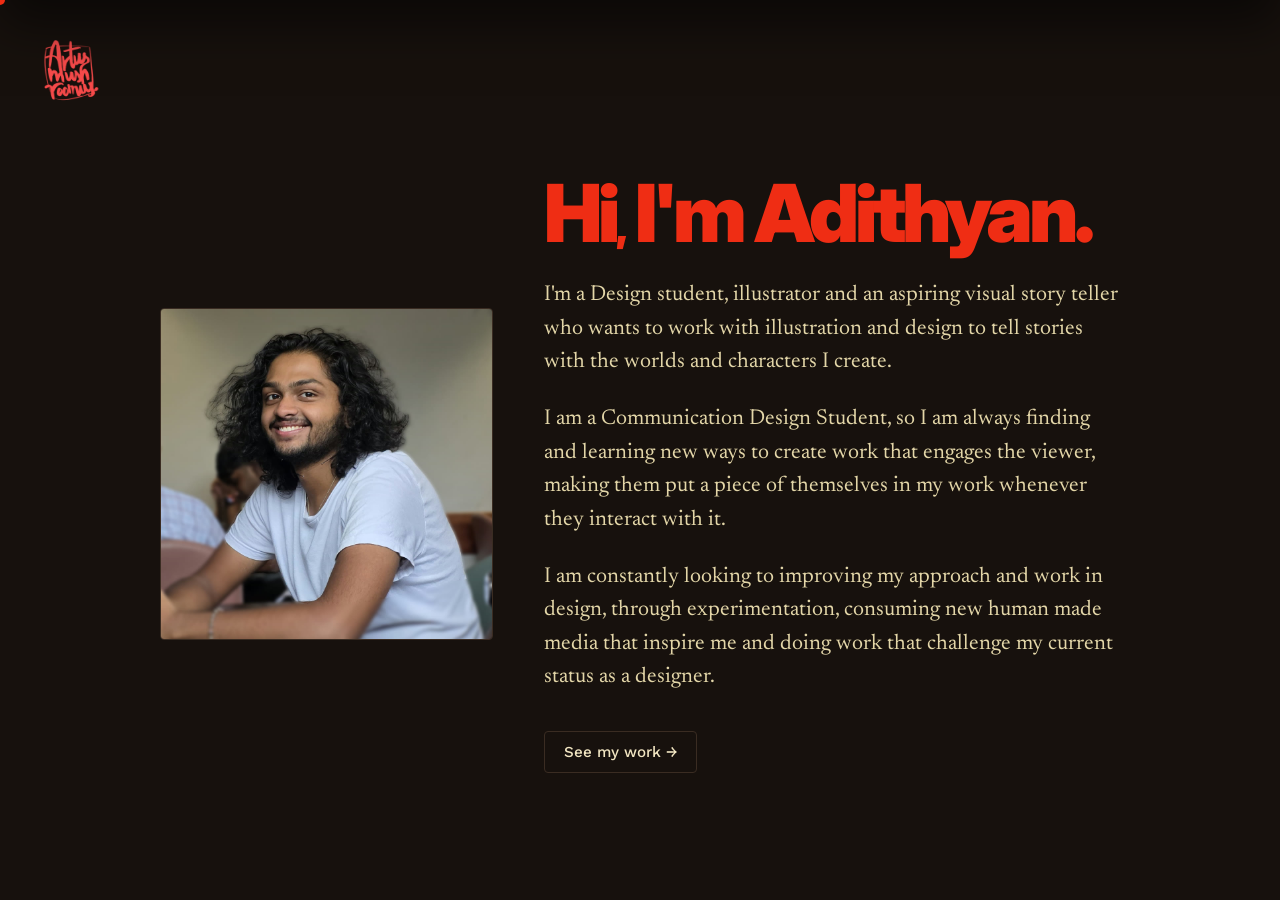
==== commit 9ef844f2: "Add Son of Sparda timelapse video Co-authored-by: Copilot <223556219+Copilot@users.noreply.github.co" ====
--- a/index.html
+++ b/index.html
@@ -55,7 +55,13 @@
 
     <!-- Sidebar navigation (replaces the old top header) -->
     <aside class="sidebar">
-      <a class="wordmark" href="index.html#intro" aria-label="Adithyan S. — play the intro"><picture><source srcset="assets/images/web/logo-mobile.webp" media="(max-width: 860px)" width="219" height="240"><source srcset="assets/images/web/logo-still.webp" media="(prefers-reduced-motion: reduce)"><img src="assets/images/web/logo-animated.webp" alt="" width="240" height="240"></picture></a>
+      <a class="wordmark" href="index.html#intro" aria-label="Adithyan S. — play the intro">
+        <picture>
+          <source srcset="assets/images/web/logo-mobile.webp" media="(max-width: 860px)" width="219" height="240">
+          <source srcset="assets/images/web/logo-still.webp" media="(prefers-reduced-motion: reduce)"><img
+            src="assets/images/web/logo-animated.webp" alt="" width="240" height="240">
+        </picture>
+      </a>
       <!-- Phones: the links fold into a full-screen menu behind this button (menu.js) -->
       <button class="menu-toggle" type="button" aria-expanded="false" aria-controls="siteNav">
         <span class="menu-toggle-label sr-only">Menu</span>
@@ -96,7 +102,8 @@
             <span class="gallery-item-media">
               <img src="assets/images/web/son-of-sparda-800.webp"
                 srcset="assets/images/web/son-of-sparda-400.webp 400w, assets/images/web/son-of-sparda-800.webp 800w"
-                sizes="(max-width: 860px) 50vw, 500px" width="800" height="436" loading="lazy" decoding="async" alt="Fan art of Dante from Devil May Cry.">
+                sizes="(max-width: 860px) 50vw, 500px" width="800" height="436" loading="lazy" decoding="async"
+                alt="Fan art of Dante from Devil May Cry.">
             </span>
             <span class="gallery-item-caption">Son of Sparda</span>
           </button>
@@ -258,26 +265,51 @@
         tabindex="0" style="--ratio: 1.833;">
         <h3 class="panel-title">Son of Sparda</h3>
         <div class="panel-gallery">
+          <button class="panel-media" type="button" data-index="1" aria-label="View a larger image for Son of Sparda">
+            <img class="panel-image" loading="lazy" decoding="async" src="assets/images/web/son-of-sparda.webp"
+              width="2000" height="1092"
+              alt="Fan art of Dante from Devil May Cry in his red coat, pointing a silver pistol toward the viewer with a large sword behind him, framed by a black border with blue ornamental flourishes.">
+          </button>
+        </div>
+        <div class="panel-gallery panel-gallery--grid panel-gallery--three-up">
           <button class="panel-media" type="button" data-index="1"
-            aria-label="View a larger image for Son of Sparda">
-            <img class="panel-image" loading="lazy" decoding="async" src="assets/images/web/son-of-sparda.webp" width="2000" height="1092"
-              alt="Fan art of Dante from Devil May Cry in his red coat, pointing a silver pistol toward the viewer with a large sword behind him, framed by a black border with blue ornamental flourishes.">
-          </button>
+            aria-label="View Son of Sparda work in progress image 1">
+            <img class="panel-image" loading="lazy" decoding="async" src="assets/images/web/dmc-wip1.webp"
+              width="2160" height="1620" alt="Work-in-progress image 1 for Son of Sparda.">
+          </button>
+          <button class="panel-media" type="button" data-index="1"
+            aria-label="View Son of Sparda work in progress image 2">
+            <img class="panel-image" loading="lazy" decoding="async" src="assets/images/web/dmc-wip2.webp"
+              width="2160" height="1620" alt="Work-in-progress image 2 for Son of Sparda.">
+          </button>
+          <button class="panel-media" type="button" data-index="1"
+            aria-label="View Son of Sparda work in progress image 3">
+            <img class="panel-image" loading="lazy" decoding="async" src="assets/images/web/dmc-wip3.webp"
+              width="2160" height="1620" alt="Work-in-progress image 3 for Son of Sparda.">
+          </button>
+        </div>
+        <div class="panel-video panel-video--artwork">
+          <video controls preload="metadata" playsinline width="2000" height="1092"
+            aria-label="Son of Sparda drawing timelapse">
+            <source src="assets/videos/web/timelapse-dmc.mp4" type="video/mp4">
+            Your browser does not support the video element.
+          </video>
         </div>
         <div class="panel-body">
           <div class="panel-meta">
-            <span>Role — [Your role]</span>
-            <span>Year — [20XX]</span>
-            <span>Tools — [Tool, Tool, Tool]</span>
+            <span>Year — 2026</span>
+            <span>Tools — Procreate</span>
           </div>
-          <p>[Overview — describe the project in two or three sentences: what it is, who it's for, and why it exists.]
-          </p>
-          <h4>The problem</h4>
-          <p>[Placeholder — what challenge or need prompted this project?]</p>
+          <p>This was a project I was looking forward to, I love the Devil May Cry Franchise and this piece was a
+            tribute to the franchise.</p>
           <h4>The approach</h4>
-          <p>[Placeholder — what did you do, and why did you make the choices you made?]</p>
-          <h4>The outcome</h4>
-          <p>[Placeholder — what happened as a result? Metrics, feedback, or what you learned.]</p>
+          <p>I wanted to show Dante at his most brashest. So I took the Devil May Cry 3 Version of Dante.</p>
+          <p>I was trying out a new method of framing compositions with this specific piece. I initially drew a loose
+            frame in which I drew the figure, not minding if parts of it went outside the frame, this helped me keep
+            consistent proportions without getting tunnel vision.</p>
+          <p>For rendering I took the semi - realistic route, i really wanted to make it shiny. I used a multitude of
+            layers in different modes and opacities to work the colors out and had a separate layer on top to do the
+            final touches.</p>
         </div>
       </article>
 
@@ -287,12 +319,14 @@
         <div class="panel-gallery panel-gallery--row">
           <button class="panel-media" type="button" data-index="2"
             aria-label="View a larger image for Futility (image 1 of 2)" style="--w: 1654; --h: 2339;">
-            <img class="panel-image" loading="lazy" decoding="async" src="assets/images/web/futility.webp" width="1414" height="2000"
+            <img class="panel-image" loading="lazy" decoding="async" src="assets/images/web/futility.webp" width="1414"
+              height="2000"
               alt="Digital painting of a young man with blue hair in a golden crested helmet and gold collar, looking to the left, while a pale bald figure glares from the shadows behind him.">
           </button>
           <button class="panel-media" type="button" data-index="2"
             aria-label="View a larger image for Futility (image 2 of 2)" style="--w: 3104; --h: 3104;">
-            <img class="panel-image" loading="lazy" decoding="async" src="assets/images/web/futility-journal.webp" width="2000" height="2000"
+            <img class="panel-image" loading="lazy" decoding="async" src="assets/images/web/futility-journal.webp"
+              width="2000" height="2000"
               alt="Text on a dark, textured background. A crusader writes: It has been 3 days since my men started to die out of causes I can't understand. 3 days since my brother, the captain of our fleet, perished. I don't know what I will do without him. I am starting to lose hope on this wretched crusade. There are creatures and plant life here I haven't seen anywhere before, phenomena I can't explain. This land consumes whoever dares to enter it, and I have a feeling I am getting consumed into its madness as well. But the crusade must go on. We must push through to see another day. That is what my brother has taught me!">
           </button>
         </div>
@@ -315,19 +349,21 @@
         </div>
       </article>
 
-      <article class="panel panel--stacked" id="panel-3" role="tabpanel" aria-labelledby="pv-tab-3" data-index="3" tabindex="0" style="--ratio: 1.333;" hidden>
+      <article class="panel panel--stacked" id="panel-3" role="tabpanel" aria-labelledby="pv-tab-3" data-index="3"
+        tabindex="0" style="--ratio: 1.333;" hidden>
         <h3 class="panel-title">Hopeless Romantic</h3>
         <div class="panel-gallery">
           <button class="panel-media" type="button" data-index="3"
             aria-label="View a larger image for Hopeless Romantic">
-            <img class="panel-image" loading="lazy" decoding="async" src="assets/images/web/hopeless-romantic.webp" width="1600" height="1200"
+            <img class="panel-image" loading="lazy" decoding="async" src="assets/images/web/hopeless-romantic.webp"
+              width="1600" height="1200"
               alt="Halftone pop-art portrait of Meena Kumari resting her chin on her hand, in navy and cream against a coral-pink background.">
           </button>
         </div>
         <div class="panel-body">
           <div class="panel-meta">
             <span>Role — [Your role]</span>
-            <span>Year — [20XX]</span>
+            <span>Year — 2026s</span>
             <span>Tools — [Tool, Tool, Tool]</span>
           </div>
           <p>[Overview — describe the project in two or three sentences: what it is, who it's for, and why it exists.]
@@ -349,8 +385,8 @@
         <div class="panel-gallery">
           <button class="panel-media" type="button" data-index="6"
             aria-label="View a larger image for Shepard Boy (final illustration)">
-            <img class="panel-image" loading="lazy" decoding="async" src="assets/images/web/shepard-boy.webp" width="1600"
-              height="1200"
+            <img class="panel-image" loading="lazy" decoding="async" src="assets/images/web/shepard-boy.webp"
+              width="1600" height="1200"
               alt="Illustration of a shepherd boy with small ram horns, resting against a flock of purple sheep in a yellow-green meadow, with farmhouses under a pink sky.">
           </button>
         </div>
@@ -358,27 +394,32 @@
         <div class="panel-gallery panel-gallery--grid">
           <button class="panel-media" type="button" data-index="6"
             aria-label="View a larger image for Shepard Boy (process 1 of 5: rough sketch)">
-            <img class="panel-image" loading="lazy" decoding="async" src="assets/images/shepard-boy/process-1.jpg" width="1200" height="900"
+            <img class="panel-image" loading="lazy" decoding="async" src="assets/images/shepard-boy/process-1.jpg"
+              width="1200" height="900"
               alt="Rough pencil sketch of the composition: the shepherd boy among loosely scribbled sheep, with buildings behind.">
           </button>
           <button class="panel-media" type="button" data-index="6"
             aria-label="View a larger image for Shepard Boy (process 2 of 5: pencils)">
-            <img class="panel-image" loading="lazy" decoding="async" src="assets/images/shepard-boy/process-2.jpg" width="1200" height="900"
+            <img class="panel-image" loading="lazy" decoding="async" src="assets/images/shepard-boy/process-2.jpg"
+              width="1200" height="900"
               alt="Cleaner pencil drawing on paper, with the boy, his staff and the sheep taking shape.">
           </button>
           <button class="panel-media" type="button" data-index="6"
             aria-label="View a larger image for Shepard Boy (process 3 of 5: pencils)">
-            <img class="panel-image" loading="lazy" decoding="async" src="assets/images/shepard-boy/process-3.jpg" width="1200" height="856"
+            <img class="panel-image" loading="lazy" decoding="async" src="assets/images/shepard-boy/process-3.jpg"
+              width="1200" height="856"
               alt="Refined pencil drawing with more detail in the sheep, the boy's clothing and the farmhouses.">
           </button>
           <button class="panel-media" type="button" data-index="6"
             aria-label="View a larger image for Shepard Boy (process 4 of 5: tight pencils)">
-            <img class="panel-image" loading="lazy" decoding="async" src="assets/images/shepard-boy/process-4.jpg" width="1200" height="900"
+            <img class="panel-image" loading="lazy" decoding="async" src="assets/images/shepard-boy/process-4.jpg"
+              width="1200" height="900"
               alt="Tight pencil drawing with the full scene, including grass and the stone chimney, ready for inking.">
           </button>
           <button class="panel-media" type="button" data-index="6"
             aria-label="View a larger image for Shepard Boy (process 5 of 5: finished inks)">
-            <img class="panel-image" loading="lazy" decoding="async" src="assets/images/shepard-boy/process-5.jpg" width="1200" height="900"
+            <img class="panel-image" loading="lazy" decoding="async" src="assets/images/shepard-boy/process-5.jpg"
+              width="1200" height="900"
               alt="Finished inked line art, with shading in the wool and grass, before colouring.">
           </button>
         </div>
@@ -1324,7 +1365,7 @@
       async function playGroup(group) {
         const clips = groupClips(group);
         // wait until every clip can actually play, so a slow download doesn't fall behind
-        await Promise.all(clips.map(v => v.play().catch(() => {})));
+        await Promise.all(clips.map(v => v.play().catch(() => { })));
         clips.forEach(v => { v.currentTime = 0; });
       }
 
@@ -1332,7 +1373,7 @@
         const clips = e.target.matches('[data-autoplay-group]') ? groupClips(e.target) : [e.target];
         if (!e.isIntersecting) clips.forEach(v => v.pause());
         else if (clips.length > 1) playGroup(e.target);
-        else clips[0].play().catch(() => {});
+        else clips[0].play().catch(() => { });
       }), { rootMargin: '100px' });
 
       loopVideos.forEach(v => { if (!v.closest('[data-autoplay-group]')) loopObserver.observe(v); });
--- a/style.css
+++ b/style.css
@@ -1693,6 +1693,11 @@
     aspect-ratio: 16 / 9;
 }
 
+.panel-video--artwork video {
+    aspect-ratio: 2000 / 1092;
+    object-fit: contain;
+}
+
 /* Short looping animations (no controls): square, light background like the clips */
 .panel-video--loop video {
     aspect-ratio: 1;
@@ -1775,6 +1780,10 @@
     gap: 1rem;
 }
 
+.panel-gallery--three-up {
+    grid-template-columns: repeat(3, minmax(0, 1fr));
+}
+
 .panel-gallery--grid .panel-image {
     aspect-ratio: 4 / 3;
     object-fit: cover;
@@ -1813,6 +1822,10 @@
     .panel-gallery--grid {
         grid-template-columns: repeat(2, minmax(0, 1fr));
         gap: 0.75rem;
+    }
+
+    .panel-gallery--three-up {
+        grid-template-columns: repeat(3, minmax(0, 1fr));
     }
 }
 
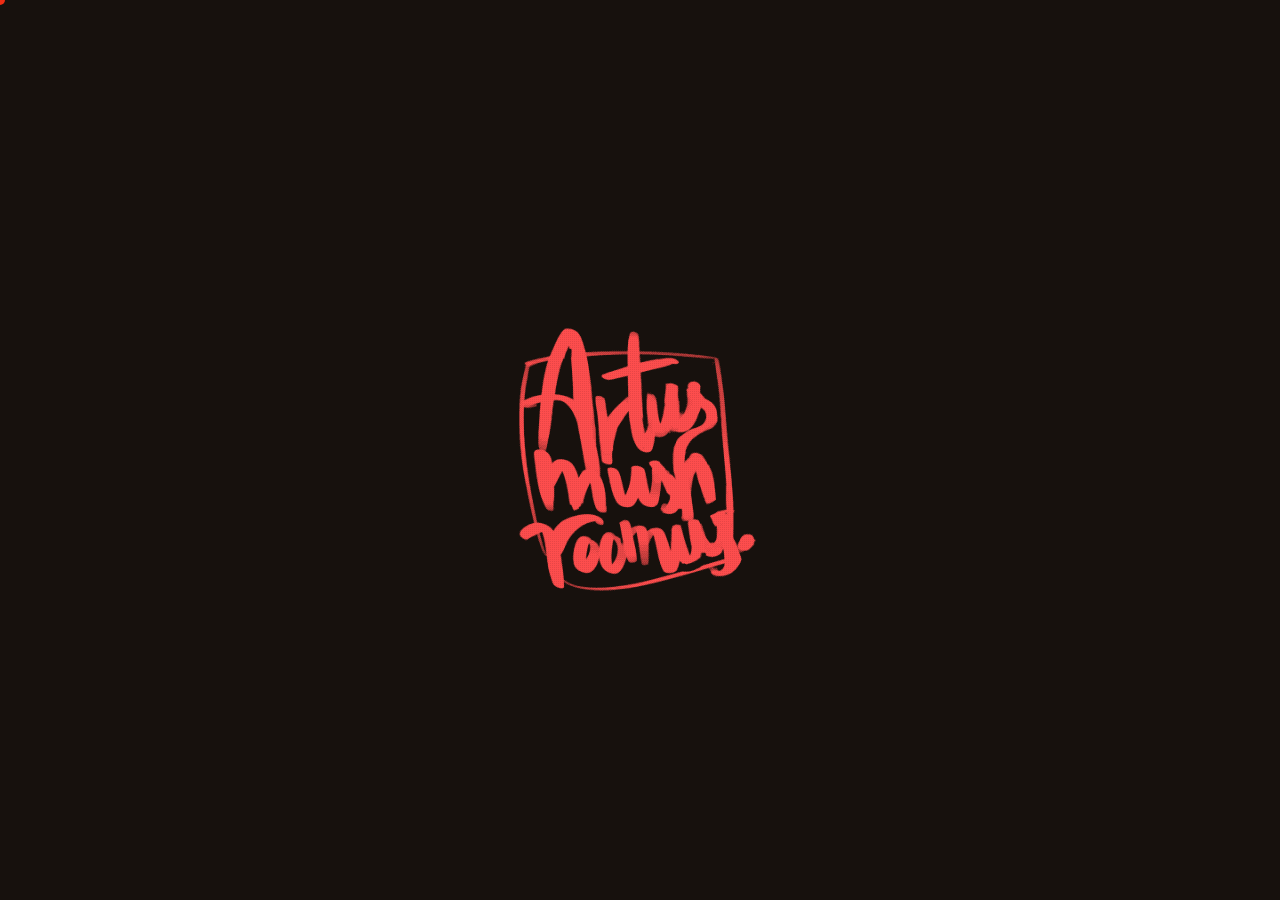
==== commit 7339c9a2: "Add Tintin and Snowy project Co-authored-by: Copilot <223556219+Copilot@users.noreply.github.com>" ====
--- a/index.html
+++ b/index.html
@@ -117,6 +117,15 @@
                 alt="Digital painting of a blue-haired young man in a golden crested helmet, with a pale bald figure glaring from the shadows behind him.">
             </span>
             <span class="gallery-item-caption">Futility</span>
+          </button>
+        </div>
+        <div class="gallery-slot">
+          <button class="gallery-item" type="button" data-index="8" aria-label="Open Tintin and Snowy">
+            <span class="gallery-item-media">
+              <img src="assets/images/web/tintin.webp" width="800" height="1067" loading="lazy" decoding="async"
+                alt="Tintin and Snowy in a moonlit scene.">
+            </span>
+            <span class="gallery-item-caption">Tintin and Snowy</span>
           </button>
         </div>
         <div class="gallery-slot">
@@ -212,7 +221,7 @@
 
   <!-- ============ FULL-SCREEN PROJECT VIEW ============ -->
   <!-- Hidden by default. Opening a project preview above fills the whole
-     viewport with this, with a top bar listing all five titles (so you can
+     viewport with this, with a top bar listing all six titles (so you can
      jump between projects without closing) and a Close button that returns
      you to the landing page. -->
   <div class="project-view" id="projectView" role="dialog" aria-modal="true" aria-label="Project details" hidden>
@@ -226,6 +235,10 @@
         <button class="pv-tab" role="tab" id="pv-tab-2" aria-controls="panel-2" aria-selected="false" tabindex="-1"
           data-index="2">
           Futility
+        </button>
+        <button class="pv-tab" role="tab" id="pv-tab-8" aria-controls="panel-8" aria-selected="false" tabindex="-1"
+          data-index="8">
+          Tintin and Snowy
         </button>
         <button class="pv-tab" role="tab" id="pv-tab-3" aria-controls="panel-3" aria-selected="false" tabindex="-1"
           data-index="3">
@@ -346,6 +359,32 @@
           <p>With the painting, i wanted to showcase a looming threat or a figurative showcase of death. I found it in
             the Swedish movie called "The Seventh Seal", in which death is a robed figure only with its face exposed,
             showing a pale almost ghostly face, with dark sunken eyes.</p>
+        </div>
+      </article>
+
+      <article class="panel panel--stacked" id="panel-8" role="tabpanel" aria-labelledby="pv-tab-8" data-index="8"
+        tabindex="0" style="--ratio: 1.5; --gaps: 1.25rem;" hidden>
+        <h3 class="panel-title">Tintin and Snowy</h3>
+        <div class="panel-gallery panel-gallery--row">
+          <button class="panel-media" type="button" data-index="8"
+            aria-label="View Tintin and Snowy (moonlit version)" style="--w: 1620; --h: 2160;">
+            <img class="panel-image" loading="lazy" decoding="async" src="assets/images/web/tintin.webp"
+              width="1620" height="2160" alt="Tintin and Snowy in a dark, moonlit scene.">
+          </button>
+          <button class="panel-media" type="button" data-index="8"
+            aria-label="View Tintin and Snowy (blue background version)" style="--w: 1620; --h: 2160;">
+            <img class="panel-image" loading="lazy" decoding="async" src="assets/images/web/Tintin blue.webp"
+              width="1620" height="2160" alt="Tintin and Snowy against a vivid blue background.">
+          </button>
+        </div>
+        <div class="panel-body">
+          <div class="panel-meta">
+            <span>Year — 2026</span>
+            <span>Tool — Procreate</span>
+          </div>
+          <h4>Overview</h4>
+          <p>A portrait of Tintin and Snowy presented in two color treatments: a dark, moonlit scene and a vivid blue
+            background.</p>
         </div>
       </article>
 
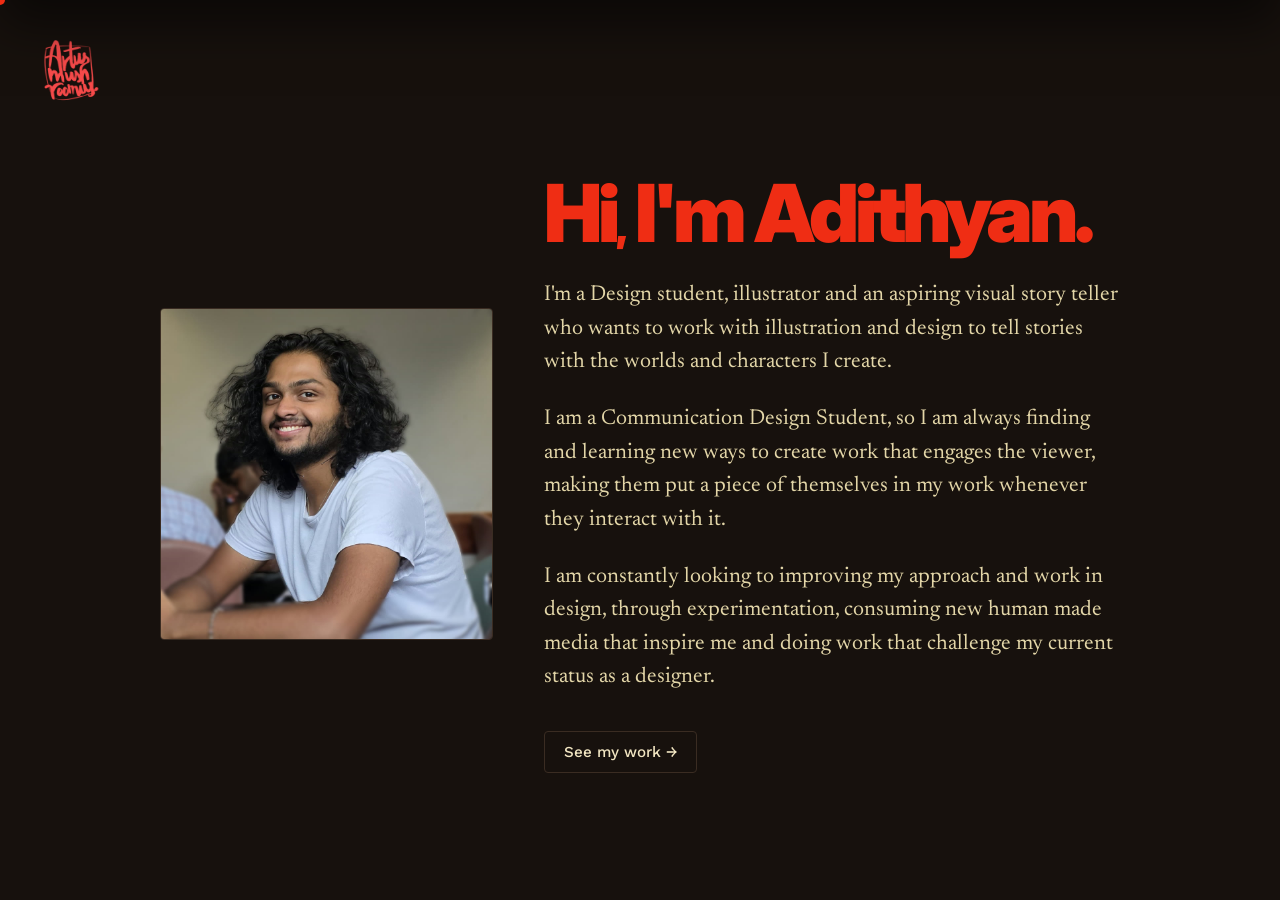
==== commit 86a400aa: "Add Design project and update Tintin copy Co-authored-by: Copilot <223556219+Copilot@users.noreply.g" ====
--- a/index.html
+++ b/index.html
@@ -71,14 +71,14 @@
         <!-- All on this page: the menu (phones) just takes you to each part -->
         <a href="#about">Introduction</a>
         <a href="#work">Work</a>
+        <a href="#design">Design</a>
         <a href="#contact">Contact</a>
       </nav>
     </aside>
 
     <main class="main-content" id="top">
 
-      <!-- One page: this introduction, then the work, then the contact details —
-           a sideways strip on desktop, stacked top to bottom on phones. -->
+      <!-- The introduction, project gallery, Design, and Contact form the horizontal work strip. -->
       <section class="hscroll-intro" id="about" aria-label="About me">
         <div class="intro-about">
           <img class="intro-photo" src="assets/images/about-photo.jpg" width="1000" height="1000" loading="lazy"
@@ -162,9 +162,19 @@
           </button>
         </div>
       </section>
-
-      <!-- Desktop: the end of the strip — the same contact details as the Contact page -->
-      <section class="hscroll-contact" id="contact" aria-label="Contact details">
+      <section class="hscroll-design design-section" id="design" aria-labelledby="designTitle">
+        <h2 class="design-heading" id="designTitle">Design</h2>
+        <button class="gallery-item design-frame" type="button" data-index="9"
+          aria-label="Open Mangao UI Design">
+          <span class="gallery-item-media">
+            <img src="assets/images/web/mangao.webp" width="900" height="600" loading="lazy" decoding="async"
+              alt="Mangao logo in blue and yellow.">
+          </span>
+          <span class="gallery-item-caption">Mangao UI Design</span>
+        </button>
+      </section>
+
+      <section class="hscroll-contact contact-section" id="contact" aria-label="Contact details">
         <div class="contact">
           <div class="contact-featured">
             <a class="contact-social contact-social--primary" href="https://www.instagram.com/artus_mushroomus/"
@@ -221,7 +231,7 @@
 
   <!-- ============ FULL-SCREEN PROJECT VIEW ============ -->
   <!-- Hidden by default. Opening a project preview above fills the whole
-     viewport with this, with a top bar listing all six titles (so you can
+     viewport with this, with a top bar listing every project title (so you can
      jump between projects without closing) and a Close button that returns
      you to the landing page. -->
   <div class="project-view" id="projectView" role="dialog" aria-modal="true" aria-label="Project details" hidden>
@@ -252,6 +262,10 @@
           data-index="7">
           Sticker Designs
         </button>
+        <button class="pv-tab" role="tab" id="pv-tab-9" aria-controls="panel-9" aria-selected="false" tabindex="-1"
+          data-index="9">
+          Mangao UI Design
+        </button>
       </div>
 
       <!-- Desktop: the current project's title with a ▾ — click it for a list of
@@ -383,8 +397,18 @@
             <span>Tool — Procreate</span>
           </div>
           <h4>Overview</h4>
-          <p>A portrait of Tintin and Snowy presented in two color treatments: a dark, moonlit scene and a vivid blue
-            background.</p>
+          <p>In the Adventures of Tintin I always found the scenes with the docks at night very fascinating. There is
+            always something big in the plot that happens in the docks, he either gets kidnapped and taken there or he
+            finds something suspicious that becomes a major lead in the story. I wanted to depict the foreboding nature
+            of scenes like these with this piece.</p>
+          <h4>The Approach</h4>
+          <p>I feel nostalgic reading Tintin, so I went for a painterly wispy style, with rough textures to show the way
+            I would remember it in my head.</p>
+          <p>Now for the lighting, I wanted to depict the suspenseful emotion of the scene, so I kept harsh lights
+            hitting Tintin and snowy from the front, focusing on the emotions in the face, and have the moonlight hit
+            them from the side, acting as a rim light, showing the contours of their figures.</p>
+          <p>After finishing the piece I wanted to experiment a bit with the colors as well, so I ended up changing up
+            the hue and saturations of the painting and remove the background to have it as a single color.</p>
         </div>
       </article>
 
@@ -535,6 +559,30 @@
           <p>[Placeholder — what did you do, and why did you make the choices you made?]</p>
           <h4>The outcome</h4>
           <p>[Placeholder — what happened as a result? Metrics, feedback, or what you learned.]</p>
+        </div>
+      </article>
+
+      <article class="panel panel--stacked" id="panel-9" role="tabpanel" aria-labelledby="pv-tab-9" data-index="9"
+        tabindex="0" style="--ratio: 1.5;" hidden>
+        <h3 class="panel-title">Mangao UI Design</h3>
+        <div class="panel-gallery">
+          <button class="panel-media" type="button" data-index="9"
+            aria-label="View a larger image for Mangao UI Design">
+            <img class="panel-image" loading="lazy" decoding="async" src="assets/images/web/mangao.webp"
+              width="900" height="600" alt="Mangao logo in blue and yellow.">
+          </button>
+        </div>
+        <div class="panel-body">
+          <div class="panel-meta">
+            <span>Role — [Your role]</span>
+            <span>Year — [20XX]</span>
+            <span>Tools — [Tools used]</span>
+          </div>
+          <p>[Overview — describe the project, who it is for, and what it aims to achieve.]</p>
+          <h4>The concept</h4>
+          <p>[Placeholder — explain the idea behind the project and the choices that shaped it.]</p>
+          <h4>The outcome</h4>
+          <p>[Placeholder — describe the finished work, its impact, or what you learned.]</p>
         </div>
       </article>
 
@@ -957,8 +1005,8 @@
     document.querySelectorAll('#year, .year').forEach(el => { el.textContent = new Date().getFullYear(); });
 
     /* =========================================================
-       Desktop: the page is one sideways carousel (intro → each project →
-       contact). One scroll — mouse wheel or trackpad, either direction — or
+       Desktop: the introduction, projects, Design, and Contact form one sideways carousel. One
+       scroll — mouse wheel or trackpad, either direction — or
        one arrow / Page key moves exactly one stop. The stop in the middle is
        "current": full size, while its neighbours are smaller and dimmer (CSS).
        ========================================================= */
@@ -967,7 +1015,11 @@
     // a touch screen swipes the strip with the browser's own scrolling and snapping
     const touchStrip = window.matchMedia('(pointer: coarse)');
     const strip = document.querySelector('.main-content');
-    const stops = [document.querySelector('.hscroll-intro'), ...document.querySelectorAll('.gallery-item'), document.querySelector('.hscroll-contact')];
+    const stops = [
+      document.querySelector('.hscroll-intro'),
+      ...document.querySelectorAll('.gallery-item'),
+      document.querySelector('.hscroll-contact')
+    ];
     let current = 0;
 
     // Each card's picture shape, so CSS can size cards to fit the screen without cropping
@@ -1067,9 +1119,9 @@
     let snapTimer = 0, wheelFrom = 0, lastStepWheel = 0;
     strip.addEventListener('wheel', (e) => {
       if (e.ctrlKey) return; // (ctrl + wheel is the browser's zoom)
-      // Phone layout: a screen taller than the window (the introduction) scrolls up
-      // and down first; at its top / bottom the wheel moves the strip again
-      const screen = e.target.closest('.hscroll-intro, .hscroll-contact');
+      // On narrow screens, tall intro / Design / Contact slides can scroll vertically
+      // before the wheel advances the horizontal strip.
+      const screen = e.target.closest('.hscroll-intro, .hscroll-design, .hscroll-contact');
       if (screen && Math.abs(e.deltaY) > Math.abs(e.deltaX)) {
         const more = e.deltaY > 0 ? screen.scrollTop + screen.clientHeight < screen.scrollHeight - 1 : screen.scrollTop > 0;
         if (more) return;
@@ -1122,9 +1174,10 @@
       e.preventDefault();
       goToStop(1);
     });
-    // The phone menu's Introduction / Work / Contact (menu.js): glide to that part of the strip
+    // The phone menu's in-page links (menu.js): glide to the matching strip stop
     strip.addEventListener('menu:go', (e) => {
-      const i = e.target.id === 'work' ? 1 : stops.indexOf(e.target);
+      const i = e.target.id === 'work' ? 1
+        : stops.indexOf(e.target.id === 'design' ? document.querySelector('.design-frame') : e.target);
       if (i === -1) return;
       e.preventDefault();
       goToStop(i);
@@ -1541,7 +1594,7 @@
       if (stripMoving) { gyro.frame = 0; return; }
       gyro.x += (gyro.tx - gyro.x) * 0.2;
       gyro.y += (gyro.ty - gyro.y) * 0.2;
-      const card = gallery && gallery.querySelector('.gallery .is-current');
+      const card = stops[current] && stops[current].classList.contains('gallery-item') ? stops[current] : null;
       if (card && !desktopStrip.matches) {
         card.classList.add('is-tilting');
         card.style.setProperty('--tilt-x', gyro.x.toFixed(2) + 'deg');
--- a/style.css
+++ b/style.css
@@ -2330,21 +2330,45 @@
 
 /* =========================================================
    Desktop and tablets (wider than 600px) — and phones turned sideways
-   (landscape, under 500px tall): one sideways-scrolling strip — introduction → work →
-   contact. The sidebar shrinks to a small logo in the top-left corner
+   (landscape, under 500px tall): introduction, work, Design, and Contact
+   form one horizontal carousel.
+   The sidebar shrinks to a small logo in the top-left corner
    (click it to replay the intro). (Upright phones get their own version of
    the strip, at the end of this file; index.html's desktopStrip uses the
-   same media query.) Without the strip styles the introduction and contact
+   same media query.) Without the strip styles the introduction and final
    sections stay hidden.
    ========================================================= */
 .hscroll-intro,
+.hscroll-design,
 .hscroll-contact {
     display: none;
 }
 
+.design-section {
+    display: flex;
+    flex-direction: column;
+    align-items: center;
+    justify-content: center;
+    gap: clamp(1rem, 4vh, 2.5rem);
+    padding: 0;
+}
+
+.design-heading {
+    margin: 0;
+    font-family: Inter, sans-serif;
+    font-size: clamp(2rem, 5vh, 3.5rem);
+    font-weight: 900;
+    letter-spacing: -0.05em;
+    line-height: 1;
+}
+
+.design-frame {
+    max-width: 100%;
+    cursor: default;
+}
+
 @media (min-width: 601px), (orientation: landscape) and (max-height: 500px) {
 
-    /* the strip does the scrolling, not the page */
     html,
     body {
         overflow: hidden;
@@ -2354,6 +2378,7 @@
         scrollbar-gutter: auto;
     }
 
+    /* the strip does the scrolling, not the page */
     /* the sidebar becomes just the logo, small, in the corner (and a sideways
        phone drops its top bar and menu for it too) */
     .sidebar,
@@ -2381,6 +2406,7 @@
 
     .main-content {
         margin-left: 0;
+        width: 100%;
         height: 100vh;
         height: 100dvh;
         display: flex;
@@ -2389,6 +2415,21 @@
         overflow-y: hidden;
         overscroll-behavior-x: contain;
         position: relative; /* measures the stops (offsetLeft) from the strip */
+        scrollbar-gutter: auto;
+        scrollbar-width: none;
+    }
+
+    .main-content::-webkit-scrollbar,
+    .hscroll-intro::-webkit-scrollbar,
+    .hscroll-design::-webkit-scrollbar,
+    .hscroll-contact::-webkit-scrollbar {
+        display: none;
+    }
+
+    .hscroll-intro,
+    .hscroll-design,
+    .hscroll-contact {
+        scrollbar-width: none;
     }
 
     /* 1. The introduction: one full screen (on a short one — a sideways phone —
@@ -2423,6 +2464,110 @@
         text-decoration: none;
     }
 
+    .hscroll-design,
+    .hscroll-contact {
+        display: flex;
+        flex: 0 0 100vw;
+        height: 100%;
+        align-items: safe center;
+        justify-content: center;
+        overflow-x: hidden;
+        overflow-y: auto;
+    }
+
+    .hscroll-design {
+        padding: 2rem 6vw;
+    }
+
+    .hscroll-contact {
+        padding: 2rem 6vw;
+    }
+
+    .hscroll-contact .contact { padding: 0; }
+    .hscroll-contact .contact-featured { margin-bottom: 1.5rem; }
+    .hscroll-contact .contact-group-title { margin-top: 1.5rem; }
+    .hscroll-contact .contact-social--primary { padding: 1.5rem 2.5rem; }
+    .hscroll-contact .contact-social--primary .contact-icon { width: min(180px, 18vh); height: min(180px, 18vh); }
+    .hscroll-contact .contact-row { padding: 0.9rem 0; }
+
+    .hscroll-copyright {
+        margin-top: 1.5rem;
+        text-align: center;
+    }
+
+    @media (max-height: 500px) {
+        .hscroll-contact .contact {
+            display: grid;
+            grid-template-columns: auto minmax(0, 1fr);
+            column-gap: 2.5rem;
+            align-items: center;
+            max-width: 920px;
+        }
+
+        .hscroll-contact .contact-featured {
+            grid-row: 1 / span 2;
+            grid-template-columns: auto auto;
+            gap: 0.75rem;
+            margin: 0;
+        }
+
+        .hscroll-contact .contact-social--primary {
+            grid-column: 1;
+            padding: 1rem 1.25rem;
+        }
+
+        .hscroll-contact .contact-icon-links {
+            grid-column: 2;
+            gap: 0.75rem;
+        }
+
+        .hscroll-contact .contact-icon-link {
+            width: 64px;
+            height: 64px;
+            border-radius: 18px;
+        }
+
+        .hscroll-contact .contact-icon-link img {
+            width: 32px;
+            height: 32px;
+        }
+
+        .hscroll-contact .contact-social--primary .contact-social-handle {
+            font-size: 1.3rem;
+        }
+
+        .hscroll-contact .contact-group-title {
+            grid-column: 2;
+            align-self: end;
+            margin: 0 0 0.25rem;
+        }
+
+        .hscroll-contact .contact-list {
+            grid-column: 2;
+            align-self: start;
+            margin: 0;
+        }
+
+        .hscroll-contact .contact-row {
+            grid-template-columns: 5.5rem 1fr;
+            padding: 0.55rem 0;
+        }
+
+        .hscroll-contact .contact-row dd {
+            font-size: 1.1rem;
+        }
+
+        .hscroll-contact {
+            padding-top: 4.75rem;
+            padding-bottom: 0.75rem;
+        }
+
+        .hscroll-copyright {
+            grid-column: 1 / -1;
+            margin-top: 0.75rem;
+        }
+    }
+
     /* 2. The work: a carousel row. Each card is as big as fits (at most 70% of the
        height and 56% of the width) in its picture's own shape (--ar, set by the script) */
     .gallery {
@@ -2446,8 +2591,7 @@
         height: auto;
     }
 
-    /* A tall screen (a tablet held upright) has room for wider cards — with a gap
-       before and after the work, so the introduction / contact don't peek in */
+    /* A tall screen (a tablet held upright) has room for wider cards */
     @media (orientation: portrait) {
         .gallery-item-media img,
         .gallery-item-media video {
@@ -2463,6 +2607,10 @@
     .gallery-item:not(.is-current) {
         scale: 0.78;
         filter: brightness(0.4) saturate(0.6);
+    }
+
+    .design-frame:not(.is-current) {
+        filter: none;
     }
 
     .gallery-item:not(.is-current):hover {
@@ -2516,11 +2664,6 @@
         to { translate: 0 9px; }
     }
 
-    .gallery-item.is-tilting {
-        transition-duration: 0.15s, 0.5s, 0.5s, 0.12s, 0.5s; /* follows the mouse closely */
-    }
-
-    /* The Instagram card on the contact screen leans toward the mouse too */
     .hscroll-contact .contact-social--primary {
         position: relative;
         transform: perspective(1000px) rotateY(var(--tilt-y, 0deg)) rotateX(var(--tilt-x, 0deg));
@@ -2528,8 +2671,12 @@
     }
 
     .hscroll-contact .contact-social--primary.is-tilting {
-        transition-duration: 0.2s, 0.2s, 0.12s, 0.4s; /* follows the mouse closely */
+        transition-duration: 0.2s, 0.2s, 0.12s, 0.4s;
         box-shadow: 0 40px 70px -30px rgba(0, 0, 0, 0.9);
+    }
+
+    .gallery-item.is-tilting {
+        transition-duration: 0.15s, 0.5s, 0.5s, 0.12s, 0.5s; /* follows the mouse closely */
     }
 
     /* The project name sits on a fade from the bottom, instead of a wash over the whole card */
@@ -2540,115 +2687,21 @@
     }
 
     .hscroll-intro,
+    .hscroll-design,
     .hscroll-contact {
         transition: opacity 0.5s ease;
     }
 
     .hscroll-intro:not(.is-current),
+    .hscroll-design:not(.is-current),
     .hscroll-contact:not(.is-current) {
         opacity: 0.25;
     }
 
-    /* 3. The contact details: one full screen at the end */
-    .hscroll-contact {
-        display: flex;
-        flex: 0 0 100vw;
-        height: 100%;
-        align-items: safe center;
-        justify-content: center;
-        padding: 2rem 6vw;
-        /* never taller than the strip (or the whole row would shift up); on a short
-           screen — a sideways phone — it scrolls up and down within itself */
-        overflow-x: hidden;
-        overflow-y: auto;
-    }
-
-    .hscroll-contact .contact { padding: 0; }
-    .hscroll-contact .contact-featured { margin-bottom: 1.5rem; }
-    .hscroll-contact .contact-group-title { margin-top: 1.5rem; }
-    .hscroll-contact .contact-social--primary { padding: 1.5rem 2.5rem; }
-    .hscroll-contact .contact-social--primary .contact-icon { width: min(180px, 18vh); height: min(180px, 18vh); }
-    .hscroll-contact .contact-row { padding: 0.9rem 0; }
-
-    .hscroll-copyright {
-        margin-top: 1.5rem;
-        text-align: center;
-    }
-
-    /* A short screen (a phone turned sideways): the contact details in two
-       columns — Instagram and the icons on the left, the Direct list on the right */
-    @media (max-height: 500px) {
-        .hscroll-contact .contact {
-            display: grid;
-            grid-template-columns: auto minmax(0, 1fr);
-            column-gap: 2.5rem;
-            align-items: center;
-            max-width: 920px;
-        }
-
-        .hscroll-contact .contact-featured {
-            grid-row: 1 / span 2;
-            grid-template-columns: auto auto;
-            gap: 0.75rem;
-            margin: 0;
-        }
-
-        .hscroll-contact .contact-social--primary {
-            grid-column: 1;
-            padding: 1rem 1.25rem;
-        }
-
-        .hscroll-contact .contact-icon-links {
-            grid-column: 2;
-            gap: 0.75rem;
-        }
-
-        .hscroll-contact .contact-icon-link {
-            width: 64px;
-            height: 64px;
-            border-radius: 18px;
-        }
-
-        .hscroll-contact .contact-icon-link img {
-            width: 32px;
-            height: 32px;
-        }
-
-        .hscroll-contact .contact-social--primary .contact-social-handle {
-            font-size: 1.3rem;
-        }
-
-        .hscroll-contact .contact-group-title {
-            grid-column: 2;
-            align-self: end;
-            margin: 0 0 0.25rem;
-        }
-
-        .hscroll-contact .contact-list {
-            grid-column: 2;
-            align-self: start;
-            margin: 0;
-        }
-
-        .hscroll-contact .contact-row {
-            grid-template-columns: 5.5rem 1fr;
-            padding: 0.55rem 0;
-        }
-
-        .hscroll-contact .contact-row dd {
-            font-size: 1.1rem;
-        }
-
-        .hscroll-contact {
-            padding-top: 4.75rem; /* clear of the corner logo */
-            padding-bottom: 0.75rem;
-        }
-
-        .hscroll-copyright {
-            grid-column: 1 / -1;
-            margin-top: 0.75rem;
-        }
-    }
+    .hscroll-design:not(.is-current) {
+        opacity: 1;
+    }
+
 }
 
 /* Light effects on a tilting card (desktop: they follow the mouse; phones: the gyro).
@@ -2706,6 +2759,7 @@
     }
 
     .hscroll-intro,
+    .hscroll-design,
     .hscroll-contact,
     .gallery-slot {
         scroll-snap-align: center;
@@ -2714,17 +2768,16 @@
 }
 
 /* =========================================================
-   Phones: the home page is one sideways strip too, like desktop —
-   the introduction, then each project, then the contact details,
-   swiped one at a time with the phone's own scrolling and snapping.
-   Everything fits one screen height, so nothing scrolls up and down. The
+   Phones: the introduction, projects, Design, and Contact form a sideways strip.
+   The gallery cards swipe
+   one at a time with the phone's own scrolling and snapping. The
    centred card is full size, its neighbours smaller and turned inward,
    and it leans as the phone tilts (index.html). (Only upright phones —
    600px wide or less: turned sideways, and on tablets, it's the desktop
    strip instead — see above. The two media queries are exact opposites.)
    ========================================================= */
 @media (max-width: 600px) and (orientation: portrait), (max-width: 600px) and (min-height: 501px) {
-    /* The page is exactly one screen: a slim top bar, then the strip */
+    /* The horizontal carousel fills the screen below the top bar. */
     body:has(.hscroll-intro) #siteContent {
         display: flex;
         flex-direction: column;
@@ -2748,6 +2801,8 @@
         position: relative; /* measures the stops (offsetLeft) from the strip */
         flex: 1;
         min-height: 0;
+        width: 100%;
+        margin-left: 0;
         display: flex;
         align-items: center;
         overflow-x: auto;
@@ -2763,9 +2818,20 @@
         display: none;
     }
 
-    /* 1 and 3: the introduction and the contact details, a full screen each */
+    .hscroll-intro::-webkit-scrollbar,
+    .hscroll-design::-webkit-scrollbar,
+    .hscroll-contact::-webkit-scrollbar {
+        display: none;
+    }
+
     .hscroll-intro,
+    .hscroll-design,
     .hscroll-contact {
+        scrollbar-width: none;
+    }
+
+    /* Full-screen introduction, Design, and Contact stops. */
+    .hscroll-intro {
         display: flex;
         flex: 0 0 100vw;
         height: 100%;
@@ -2776,6 +2842,18 @@
         scroll-snap-stop: always;
     }
 
+    .hscroll-design,
+    .hscroll-contact {
+        display: flex;
+        flex: 0 0 100vw;
+        height: 100%;
+        align-items: safe center;
+        justify-content: center;
+        overflow-y: auto;
+        scroll-snap-align: center;
+        scroll-snap-stop: always;
+    }
+
     /* The introduction: all of it, scrolling up and down within its screen when it's
        taller (sideways swipes still move the strip; "See my work" glides to the work) */
     .hscroll-intro {
@@ -2800,77 +2878,7 @@
         text-decoration: none;
     }
 
-    /* The contact details, fitted to the screen: a big Instagram card in the middle,
-       the Behance / LinkedIn icons in a row under it, then the Direct list */
-    .hscroll-contact {
-        padding: 1rem 1.25rem;
-    }
-
-    .hscroll-contact .contact {
-        width: 100%;
-        padding: 0;
-    }
-
-    .hscroll-contact .contact-featured {
-        grid-template-columns: minmax(0, 1fr);
-        justify-items: center;
-        gap: 0.75rem;
-        margin-bottom: 0.5rem;
-    }
-
-    .hscroll-contact .contact-social--primary {
-        grid-column: 1;
-        justify-self: center;
-        width: min(100%, 320px);
-        padding: 1.25rem 1rem;
-    }
-
-    .hscroll-contact .contact-social--primary .contact-icon {
-        width: min(120px, 16svh);
-        height: min(120px, 16svh);
-        margin-bottom: 0.5rem;
-    }
-
-    .hscroll-contact .contact-social--primary .contact-social-handle {
-        font-size: 1.5rem;
-    }
-
-    .hscroll-contact .contact-icon-links {
-        grid-column: 1;
-        justify-self: center;
-        flex-direction: row;
-        gap: 0.75rem;
-    }
-
-    .hscroll-contact .contact-icon-link {
-        width: 64px;
-        height: 64px;
-        border-radius: 18px;
-    }
-
-    .hscroll-contact .contact-icon-link img {
-        width: 32px;
-        height: 32px;
-    }
-
-    .hscroll-contact .contact-group-title {
-        margin: 1rem 0 0.25rem;
-    }
-
-    .hscroll-contact .contact-row {
-        padding: 0.6rem 0;
-    }
-
-    .hscroll-contact .contact-row dd {
-        font-size: 1.1rem;
-    }
-
-    .hscroll-copyright {
-        margin-top: 1rem;
-        text-align: center;
-    }
-
-    /* 2: the projects, one row of cards between them */
+    /* The projects fill the space between the introduction and the final carousel screens. */
     .gallery,
     .gallery.is-masonry {
         display: flex;
@@ -2879,7 +2887,7 @@
         gap: 0;
         max-width: none;
         margin: 0;
-        padding: 0 26vw; /* a clear gap between the work and the introduction / contact screens */
+        padding: 0 26vw; /* leave room between the work and the introduction / final screens */
     }
 
     .gallery-item,
@@ -2909,8 +2917,10 @@
         scale: 0.7;
     }
 
-    .gallery .is-before { --turn: 25deg; }
-    .gallery .is-after { --turn: -25deg; }
+    .gallery .is-before,
+    .design-frame.is-before { --turn: 25deg; }
+    .gallery .is-after,
+    .design-frame.is-after { --turn: -25deg; }
 
     /* As big as fits: at most 82% of the width and 64% of the height, in the picture's own shape */
     .gallery-item-media img,
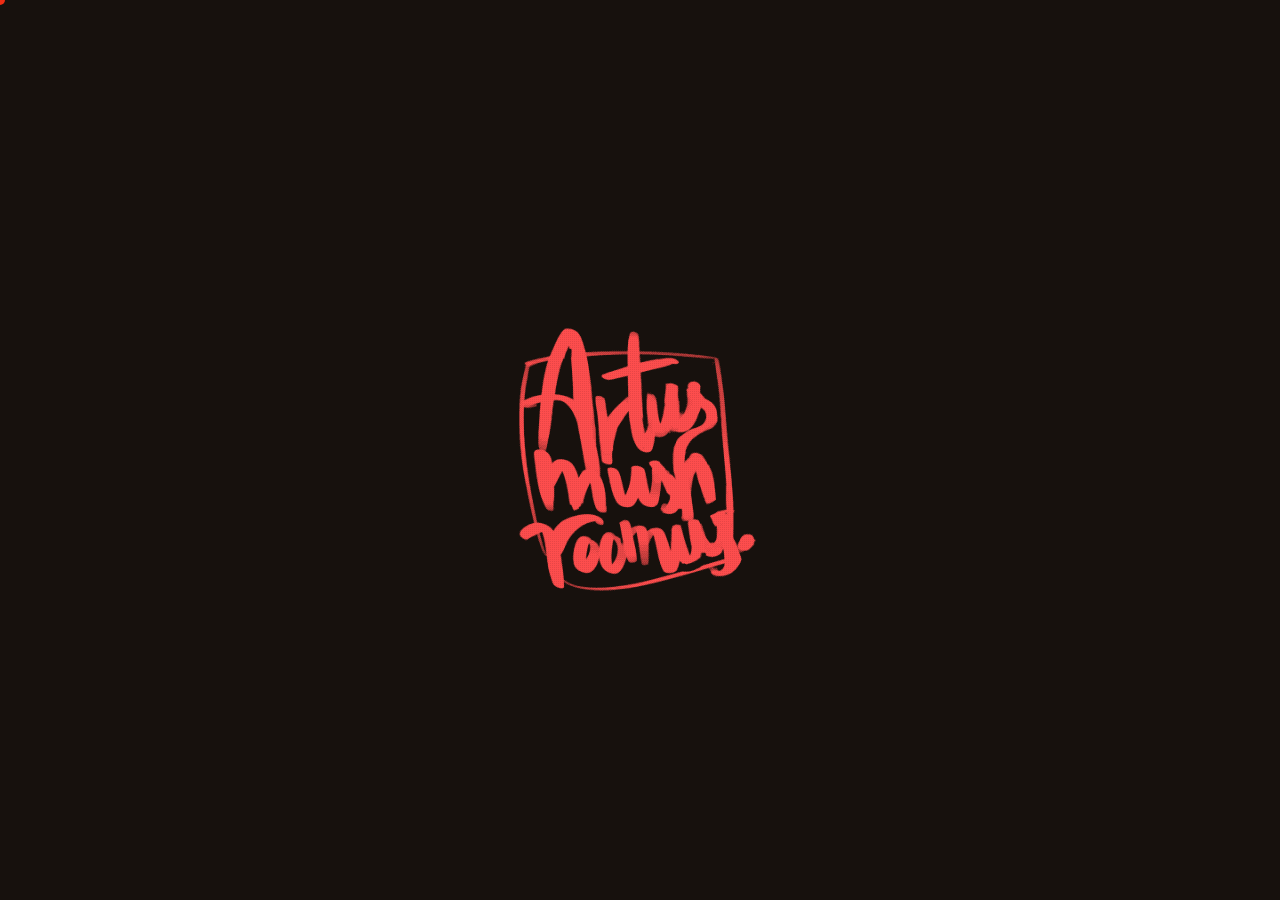
==== commit 7b89f240: "Update Tintin and Snowy project description Co-authored-by: Copilot <223556219+Copilot@users.noreply" ====
--- a/index.html
+++ b/index.html
@@ -71,14 +71,14 @@
         <!-- All on this page: the menu (phones) just takes you to each part -->
         <a href="#about">Introduction</a>
         <a href="#work">Work</a>
-        <a href="#design">Design</a>
         <a href="#contact">Contact</a>
       </nav>
     </aside>
 
     <main class="main-content" id="top">
 
-      <!-- The introduction, project gallery, Design, and Contact form the horizontal work strip. -->
+      <!-- One page: this introduction, then the work, then the contact details —
+           a sideways strip on desktop, stacked top to bottom on phones. -->
       <section class="hscroll-intro" id="about" aria-label="About me">
         <div class="intro-about">
           <img class="intro-photo" src="assets/images/about-photo.jpg" width="1000" height="1000" loading="lazy"
@@ -162,19 +162,9 @@
           </button>
         </div>
       </section>
-      <section class="hscroll-design design-section" id="design" aria-labelledby="designTitle">
-        <h2 class="design-heading" id="designTitle">Design</h2>
-        <button class="gallery-item design-frame" type="button" data-index="9"
-          aria-label="Open Mangao UI Design">
-          <span class="gallery-item-media">
-            <img src="assets/images/web/mangao.webp" width="900" height="600" loading="lazy" decoding="async"
-              alt="Mangao logo in blue and yellow.">
-          </span>
-          <span class="gallery-item-caption">Mangao UI Design</span>
-        </button>
-      </section>
-
-      <section class="hscroll-contact contact-section" id="contact" aria-label="Contact details">
+
+      <!-- Desktop: the end of the strip — the same contact details as the Contact page -->
+      <section class="hscroll-contact" id="contact" aria-label="Contact details">
         <div class="contact">
           <div class="contact-featured">
             <a class="contact-social contact-social--primary" href="https://www.instagram.com/artus_mushroomus/"
@@ -231,7 +221,7 @@
 
   <!-- ============ FULL-SCREEN PROJECT VIEW ============ -->
   <!-- Hidden by default. Opening a project preview above fills the whole
-     viewport with this, with a top bar listing every project title (so you can
+     viewport with this, with a top bar listing all six titles (so you can
      jump between projects without closing) and a Close button that returns
      you to the landing page. -->
   <div class="project-view" id="projectView" role="dialog" aria-modal="true" aria-label="Project details" hidden>
@@ -262,10 +252,6 @@
           data-index="7">
           Sticker Designs
         </button>
-        <button class="pv-tab" role="tab" id="pv-tab-9" aria-controls="panel-9" aria-selected="false" tabindex="-1"
-          data-index="9">
-          Mangao UI Design
-        </button>
       </div>
 
       <!-- Desktop: the current project's title with a ▾ — click it for a list of
@@ -559,30 +545,6 @@
           <p>[Placeholder — what did you do, and why did you make the choices you made?]</p>
           <h4>The outcome</h4>
           <p>[Placeholder — what happened as a result? Metrics, feedback, or what you learned.]</p>
-        </div>
-      </article>
-
-      <article class="panel panel--stacked" id="panel-9" role="tabpanel" aria-labelledby="pv-tab-9" data-index="9"
-        tabindex="0" style="--ratio: 1.5;" hidden>
-        <h3 class="panel-title">Mangao UI Design</h3>
-        <div class="panel-gallery">
-          <button class="panel-media" type="button" data-index="9"
-            aria-label="View a larger image for Mangao UI Design">
-            <img class="panel-image" loading="lazy" decoding="async" src="assets/images/web/mangao.webp"
-              width="900" height="600" alt="Mangao logo in blue and yellow.">
-          </button>
-        </div>
-        <div class="panel-body">
-          <div class="panel-meta">
-            <span>Role — [Your role]</span>
-            <span>Year — [20XX]</span>
-            <span>Tools — [Tools used]</span>
-          </div>
-          <p>[Overview — describe the project, who it is for, and what it aims to achieve.]</p>
-          <h4>The concept</h4>
-          <p>[Placeholder — explain the idea behind the project and the choices that shaped it.]</p>
-          <h4>The outcome</h4>
-          <p>[Placeholder — describe the finished work, its impact, or what you learned.]</p>
         </div>
       </article>
 
@@ -1005,8 +967,8 @@
     document.querySelectorAll('#year, .year').forEach(el => { el.textContent = new Date().getFullYear(); });
 
     /* =========================================================
-       Desktop: the introduction, projects, Design, and Contact form one sideways carousel. One
-       scroll — mouse wheel or trackpad, either direction — or
+       Desktop: the page is one sideways carousel (intro → each project →
+       contact). One scroll — mouse wheel or trackpad, either direction — or
        one arrow / Page key moves exactly one stop. The stop in the middle is
        "current": full size, while its neighbours are smaller and dimmer (CSS).
        ========================================================= */
@@ -1015,11 +977,7 @@
     // a touch screen swipes the strip with the browser's own scrolling and snapping
     const touchStrip = window.matchMedia('(pointer: coarse)');
     const strip = document.querySelector('.main-content');
-    const stops = [
-      document.querySelector('.hscroll-intro'),
-      ...document.querySelectorAll('.gallery-item'),
-      document.querySelector('.hscroll-contact')
-    ];
+    const stops = [document.querySelector('.hscroll-intro'), ...document.querySelectorAll('.gallery-item'), document.querySelector('.hscroll-contact')];
     let current = 0;
 
     // Each card's picture shape, so CSS can size cards to fit the screen without cropping
@@ -1119,9 +1077,9 @@
     let snapTimer = 0, wheelFrom = 0, lastStepWheel = 0;
     strip.addEventListener('wheel', (e) => {
       if (e.ctrlKey) return; // (ctrl + wheel is the browser's zoom)
-      // On narrow screens, tall intro / Design / Contact slides can scroll vertically
-      // before the wheel advances the horizontal strip.
-      const screen = e.target.closest('.hscroll-intro, .hscroll-design, .hscroll-contact');
+      // Phone layout: a screen taller than the window (the introduction) scrolls up
+      // and down first; at its top / bottom the wheel moves the strip again
+      const screen = e.target.closest('.hscroll-intro, .hscroll-contact');
       if (screen && Math.abs(e.deltaY) > Math.abs(e.deltaX)) {
         const more = e.deltaY > 0 ? screen.scrollTop + screen.clientHeight < screen.scrollHeight - 1 : screen.scrollTop > 0;
         if (more) return;
@@ -1174,10 +1132,9 @@
       e.preventDefault();
       goToStop(1);
     });
-    // The phone menu's in-page links (menu.js): glide to the matching strip stop
+    // The phone menu's Introduction / Work / Contact (menu.js): glide to that part of the strip
     strip.addEventListener('menu:go', (e) => {
-      const i = e.target.id === 'work' ? 1
-        : stops.indexOf(e.target.id === 'design' ? document.querySelector('.design-frame') : e.target);
+      const i = e.target.id === 'work' ? 1 : stops.indexOf(e.target);
       if (i === -1) return;
       e.preventDefault();
       goToStop(i);
@@ -1594,7 +1551,7 @@
       if (stripMoving) { gyro.frame = 0; return; }
       gyro.x += (gyro.tx - gyro.x) * 0.2;
       gyro.y += (gyro.ty - gyro.y) * 0.2;
-      const card = stops[current] && stops[current].classList.contains('gallery-item') ? stops[current] : null;
+      const card = gallery && gallery.querySelector('.gallery .is-current');
       if (card && !desktopStrip.matches) {
         card.classList.add('is-tilting');
         card.style.setProperty('--tilt-x', gyro.x.toFixed(2) + 'deg');
